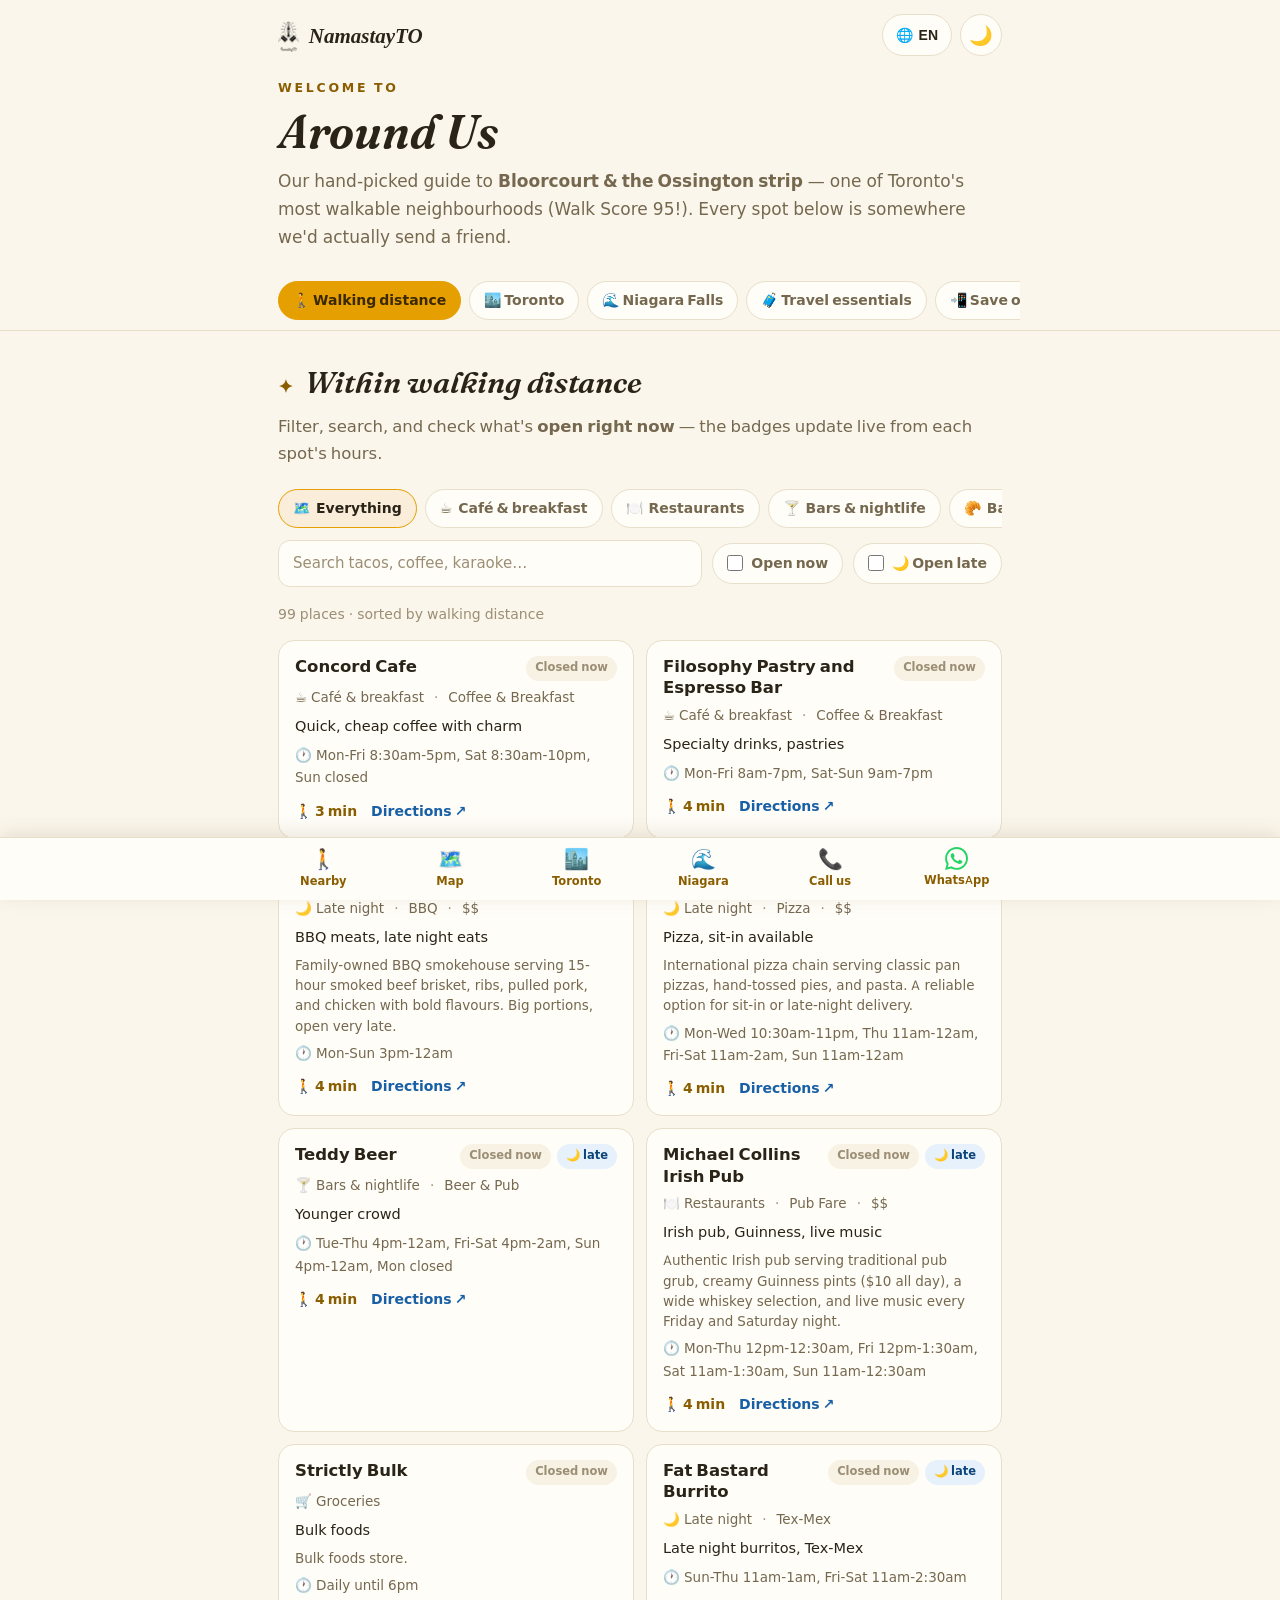
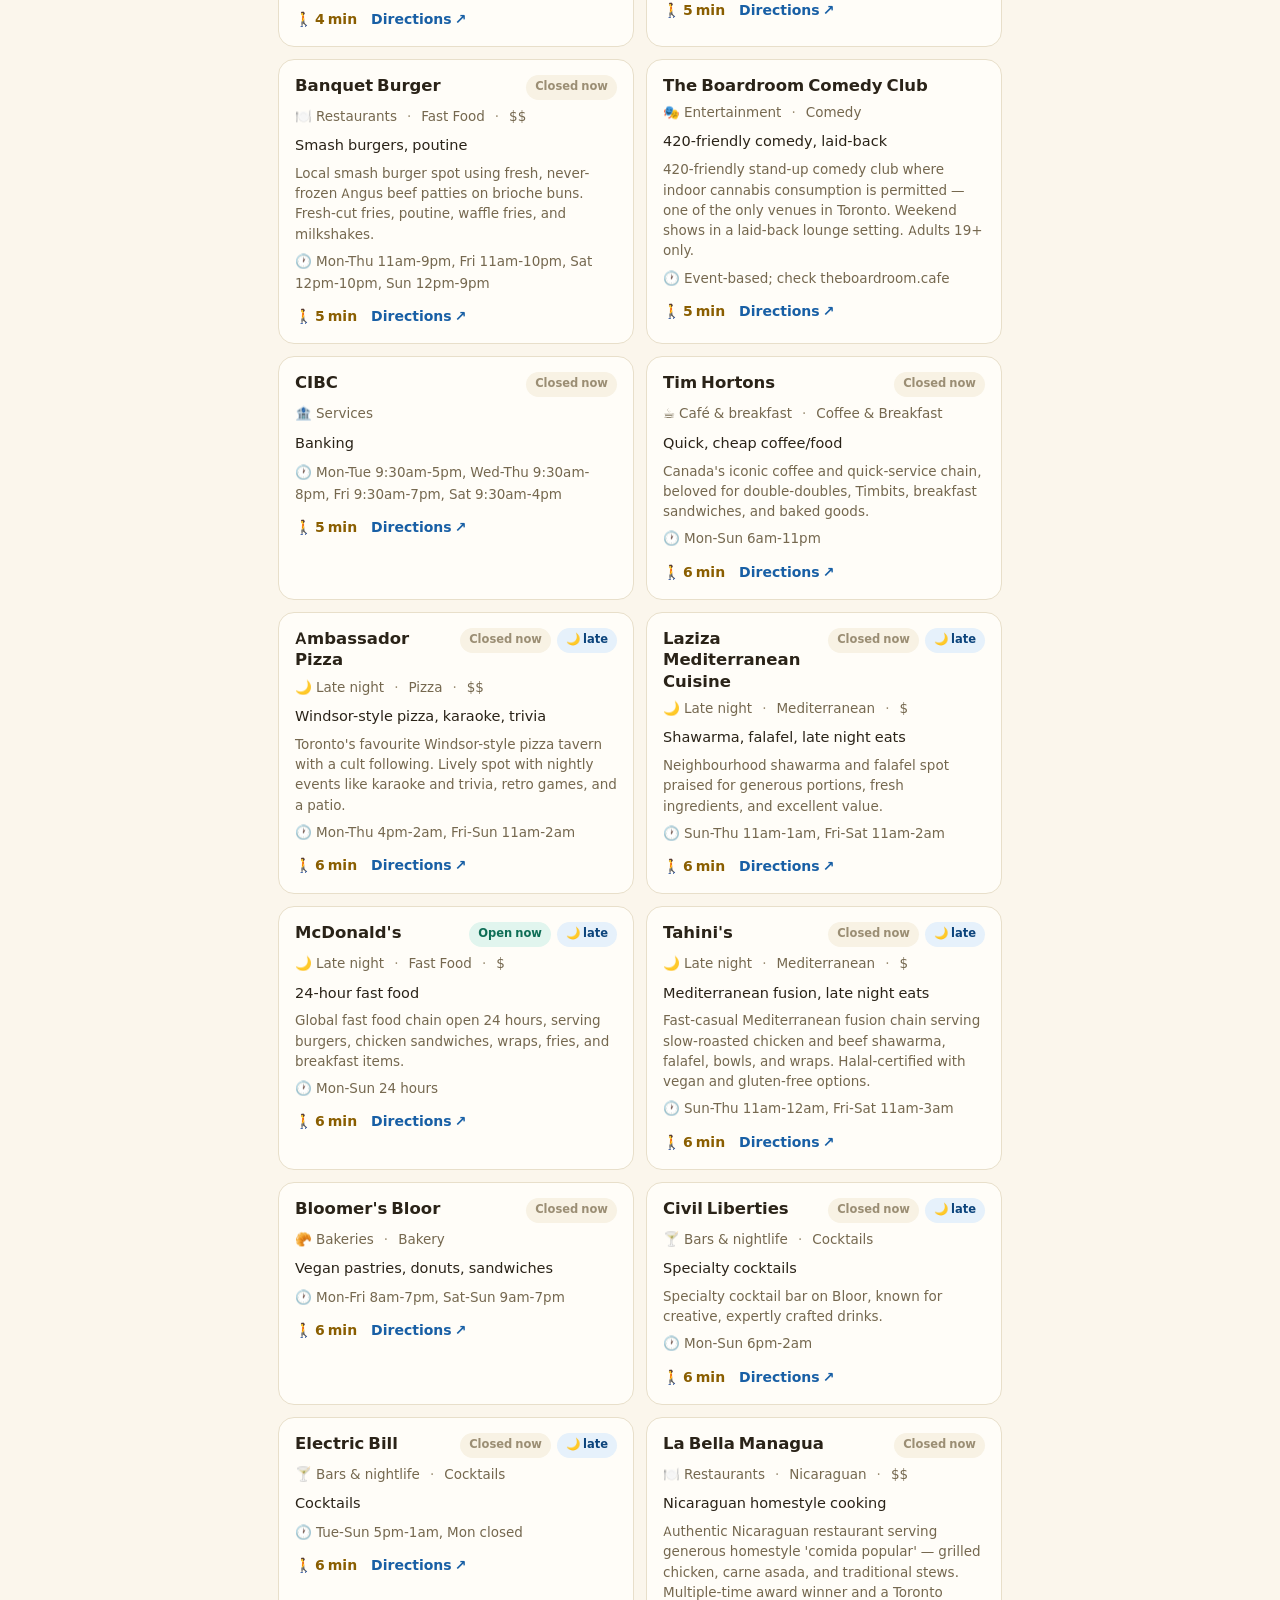
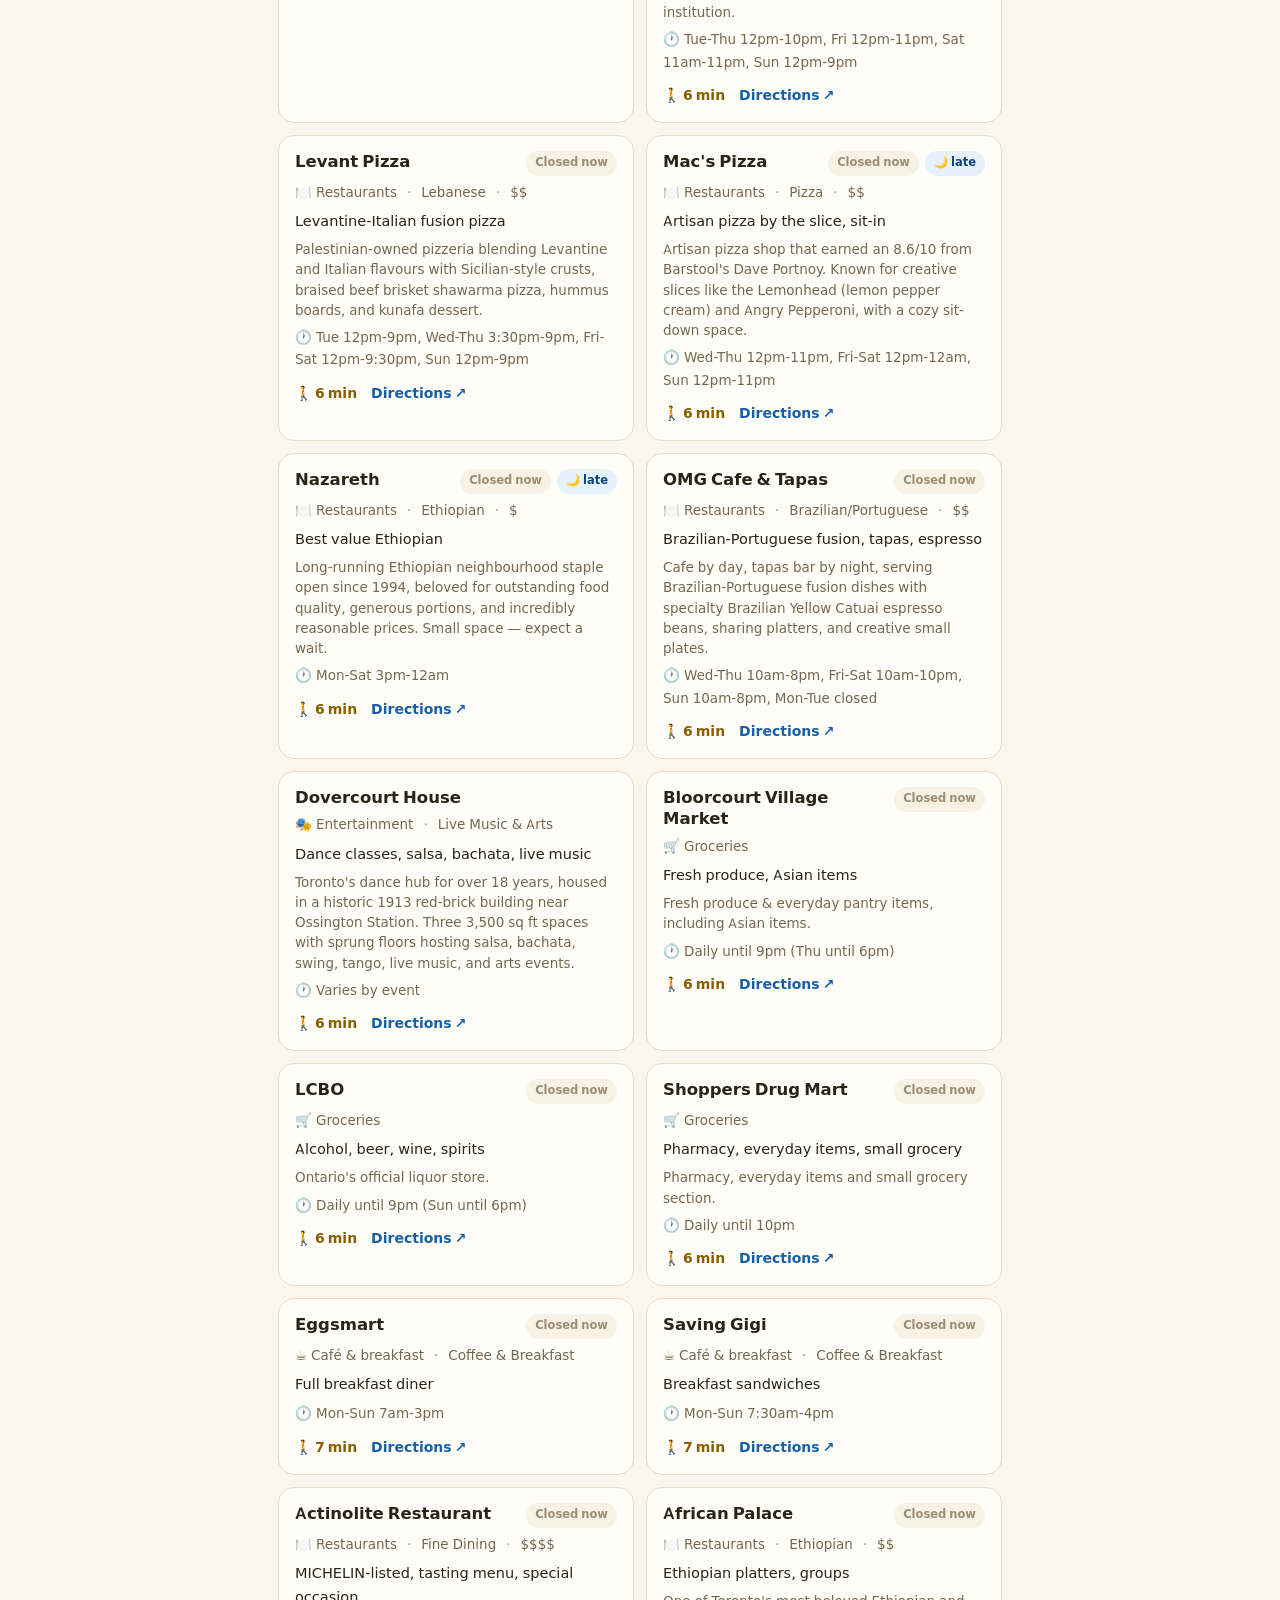
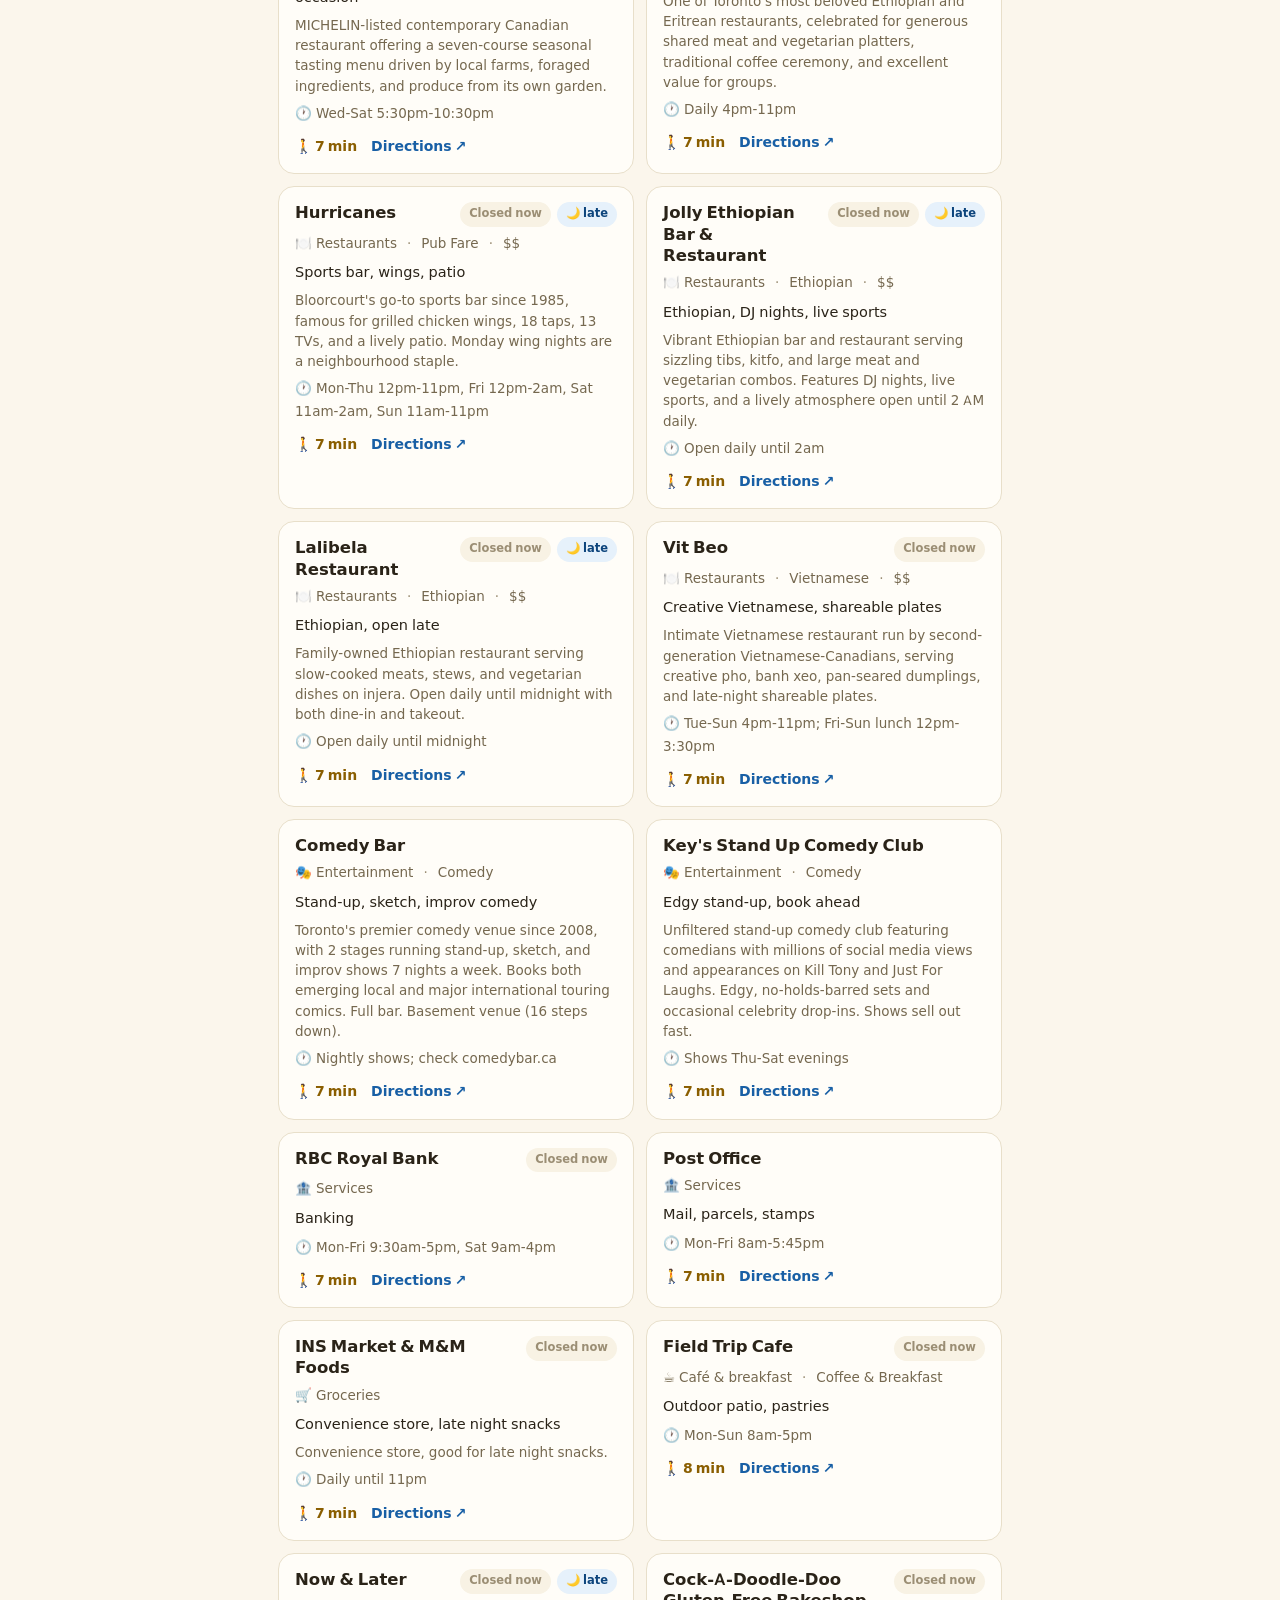
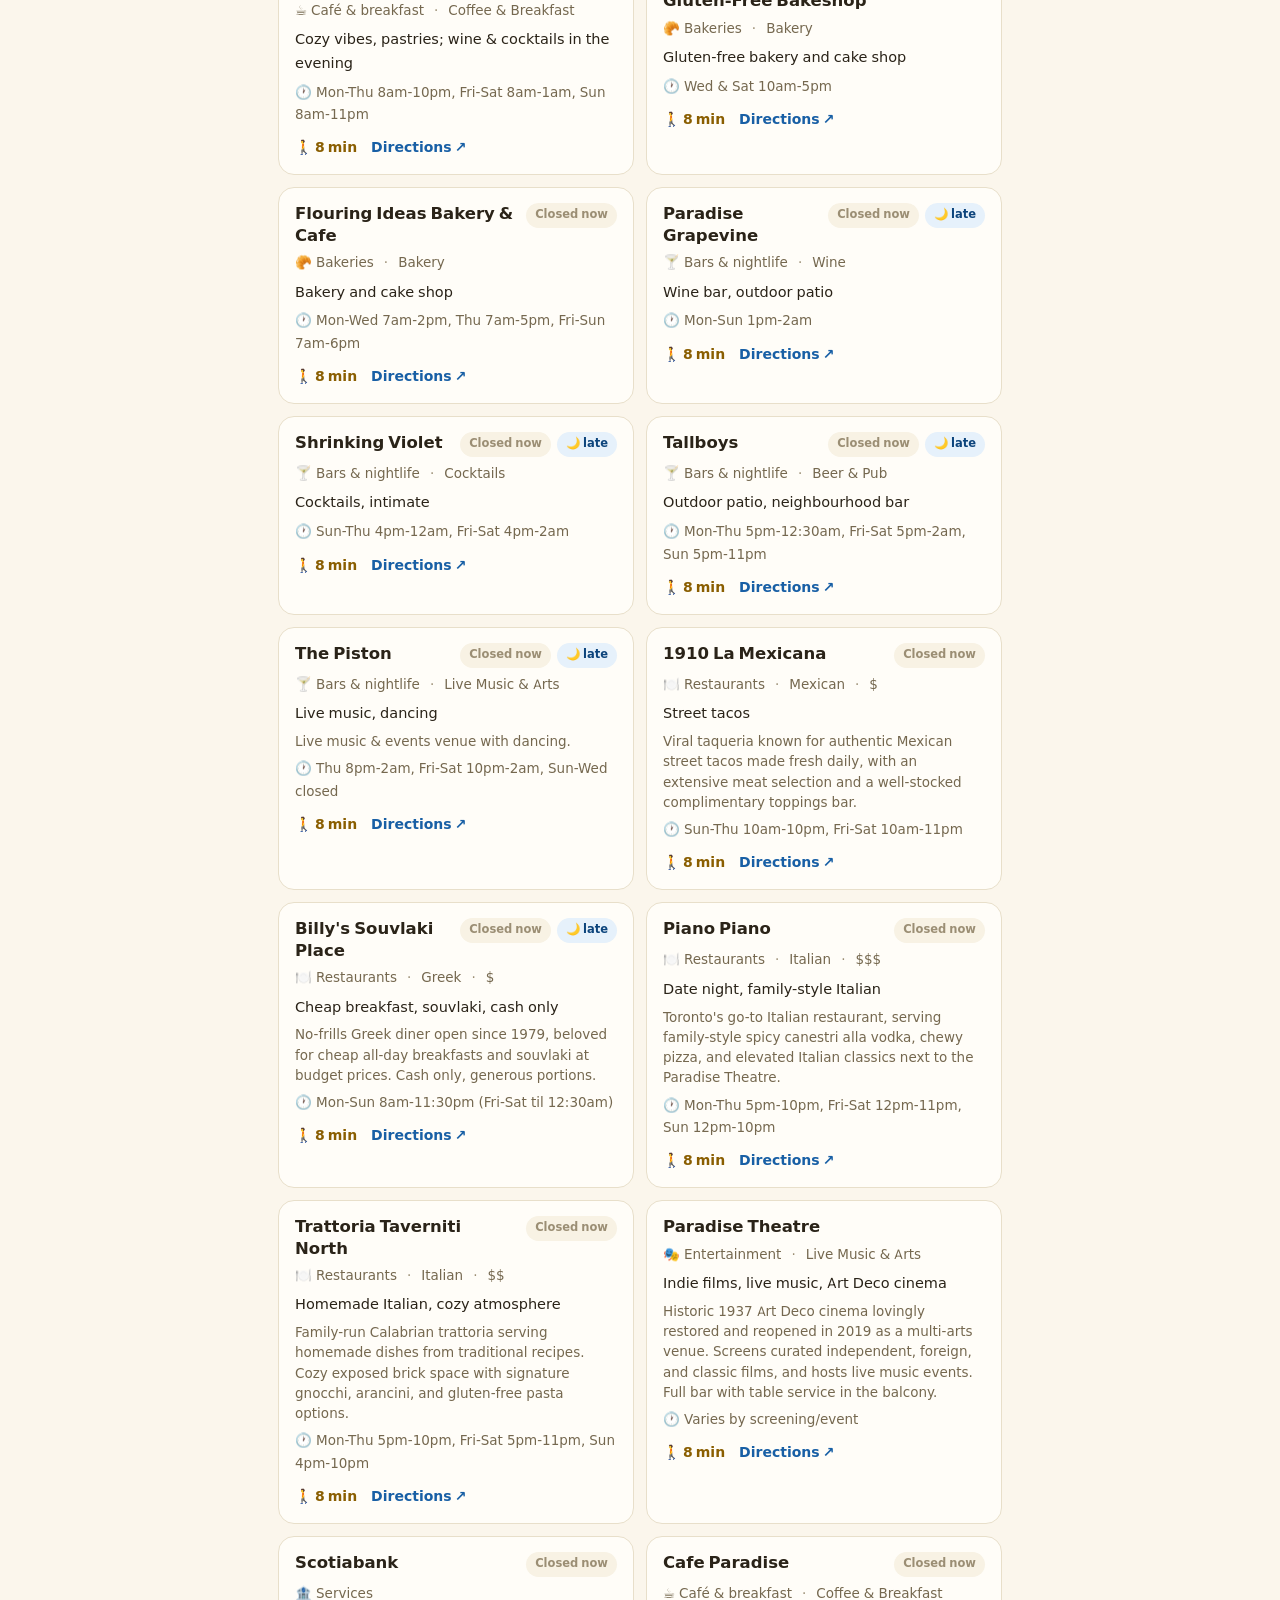
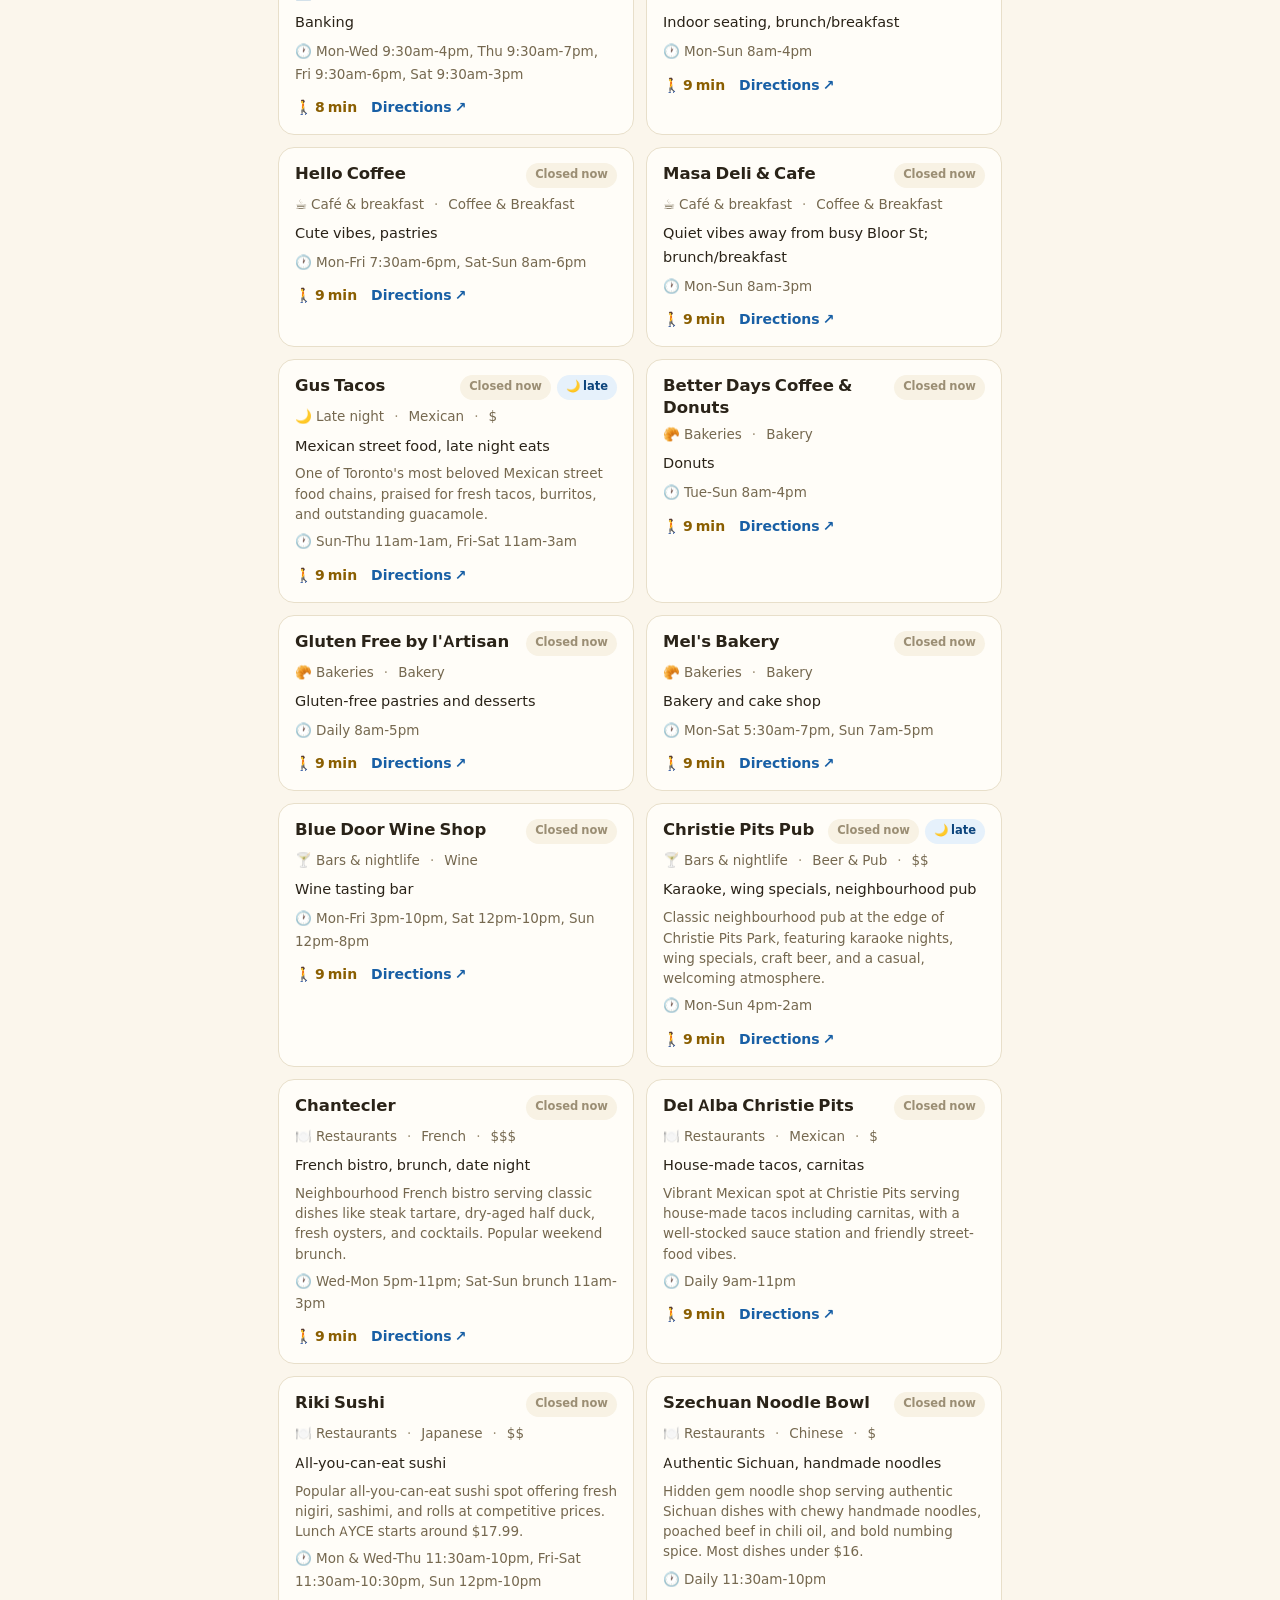
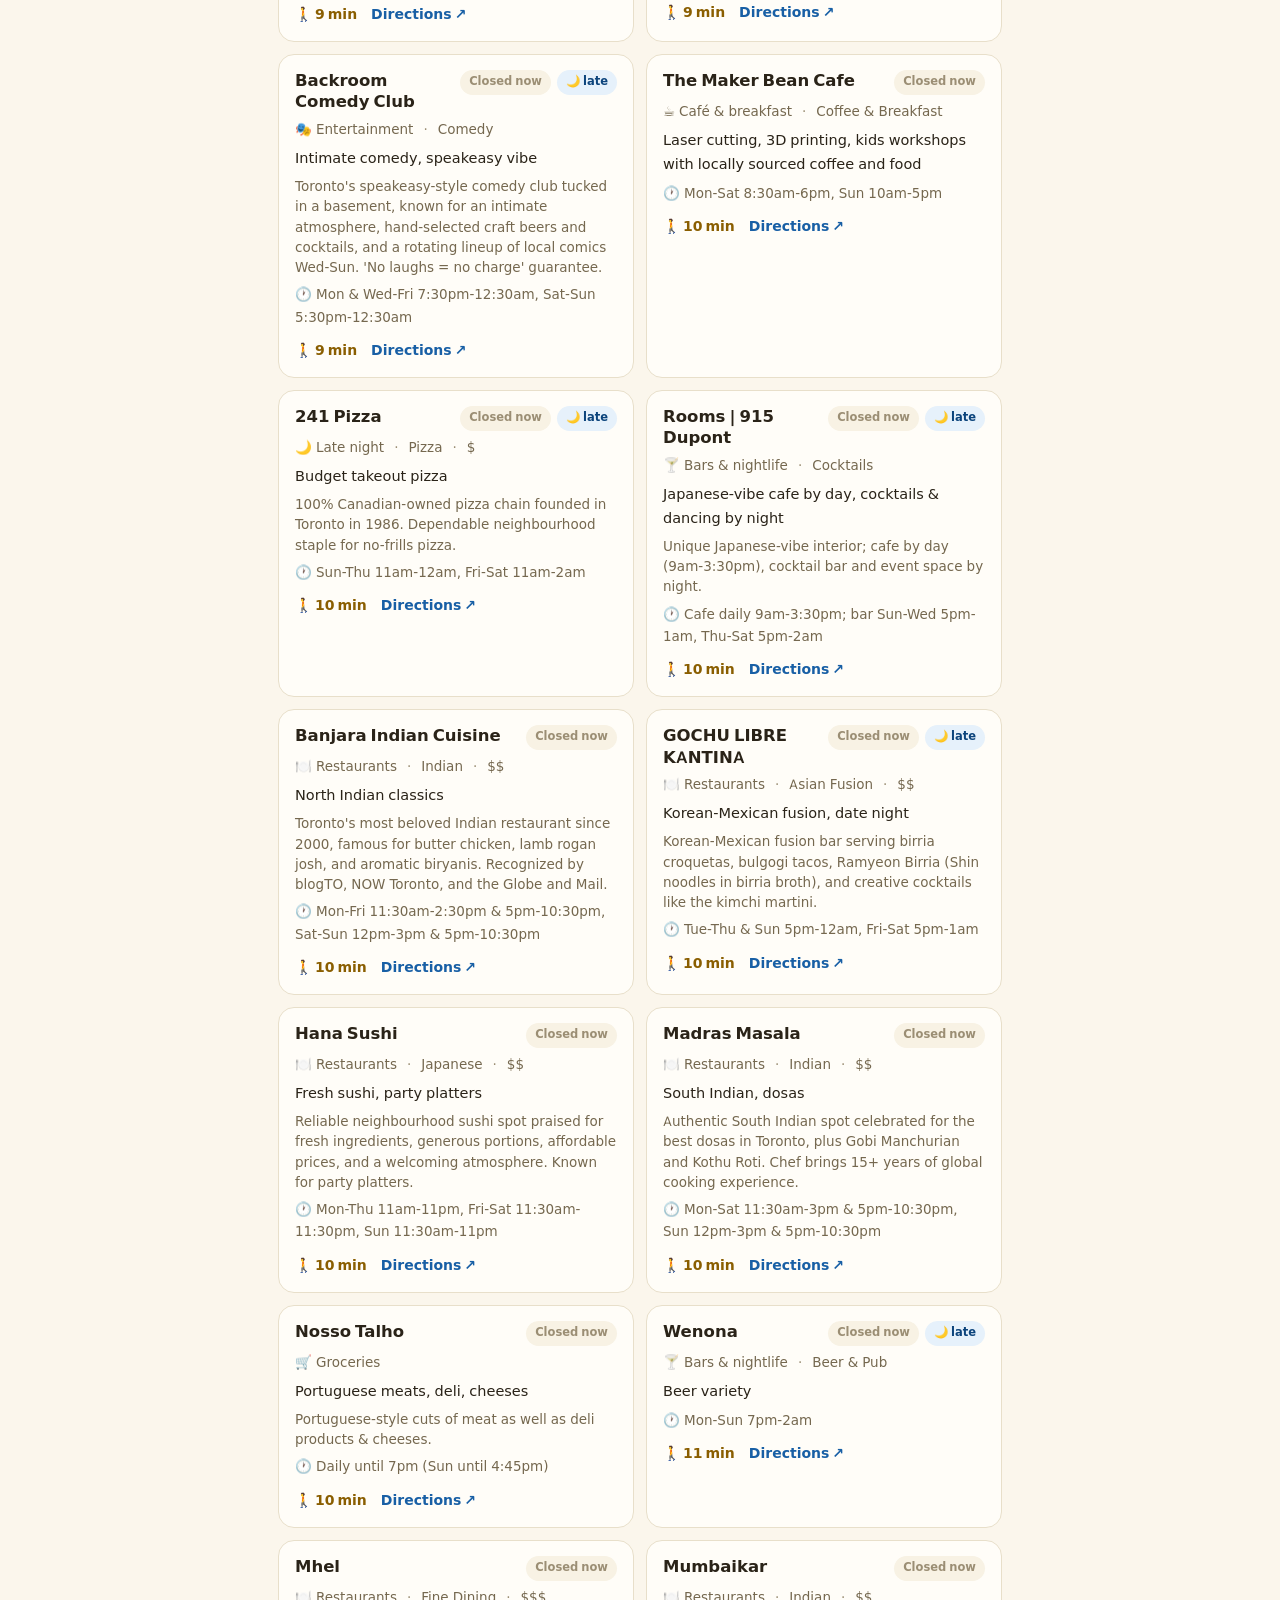
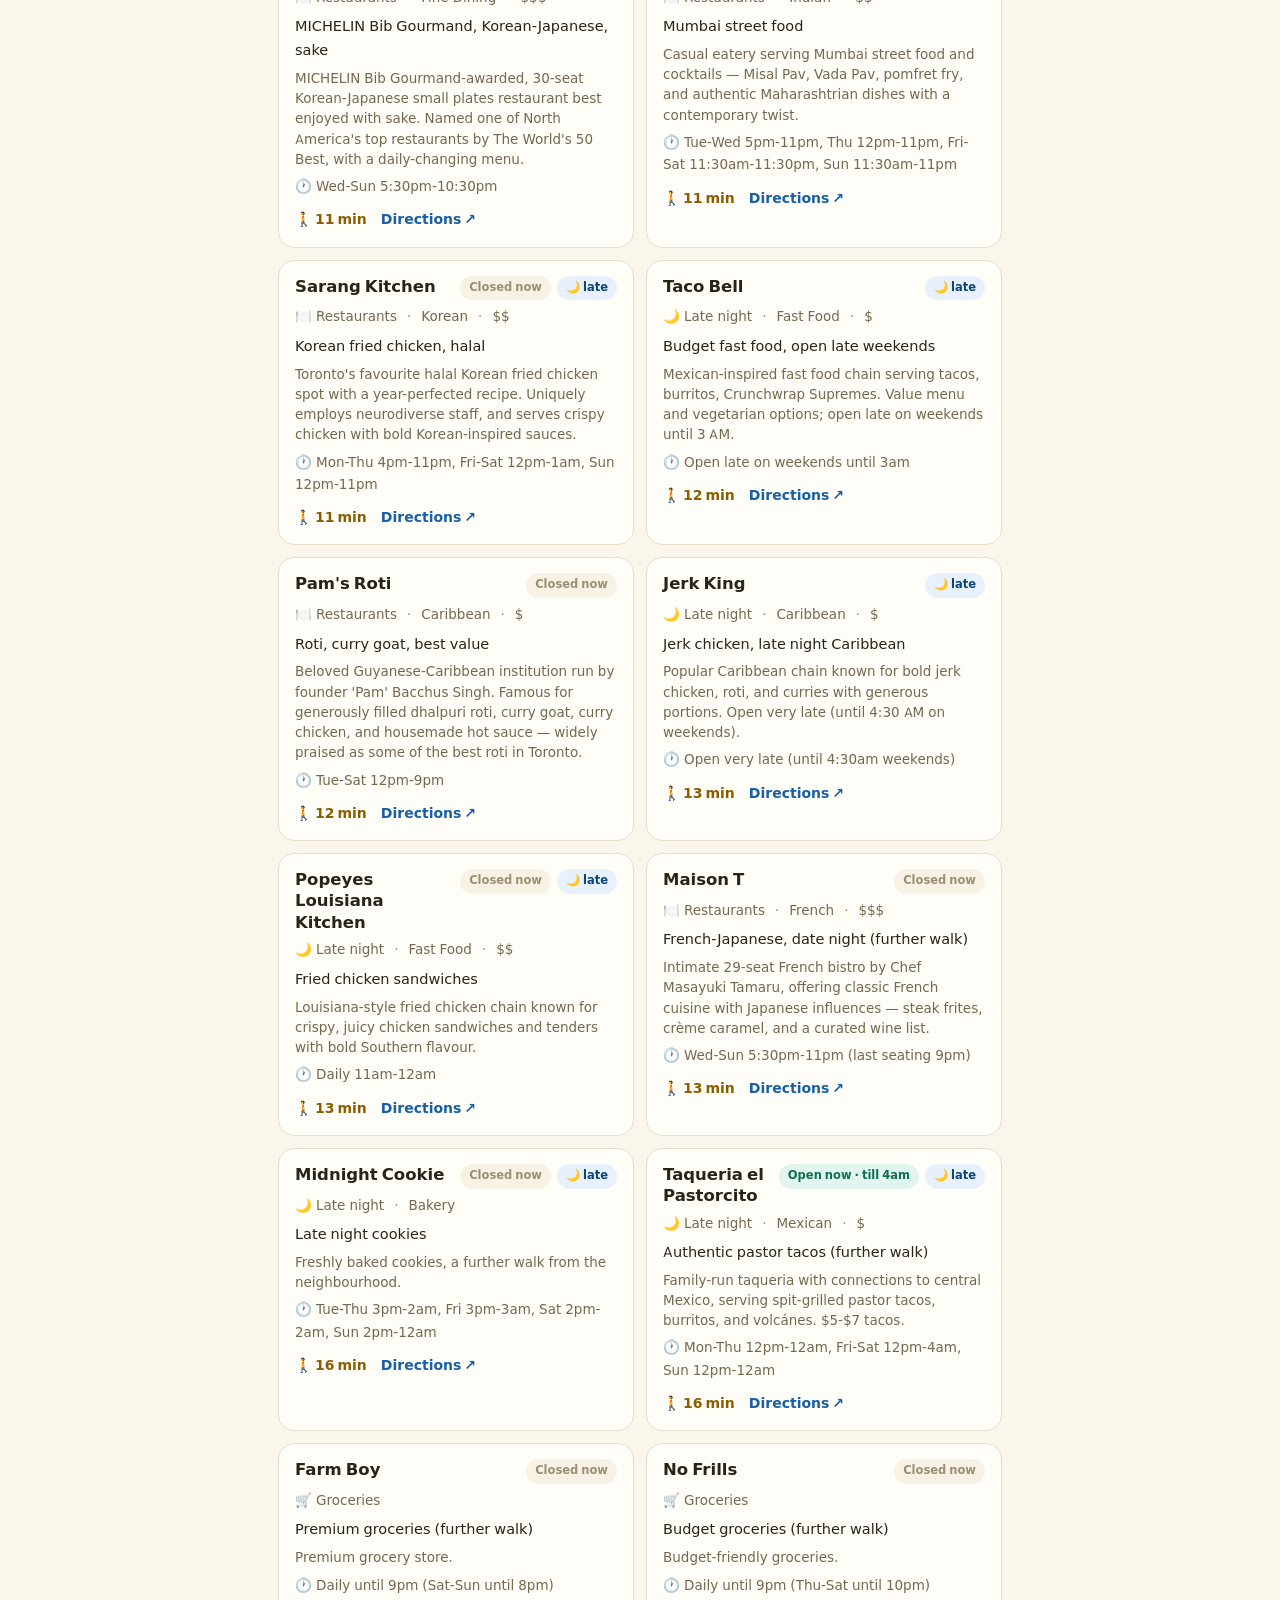
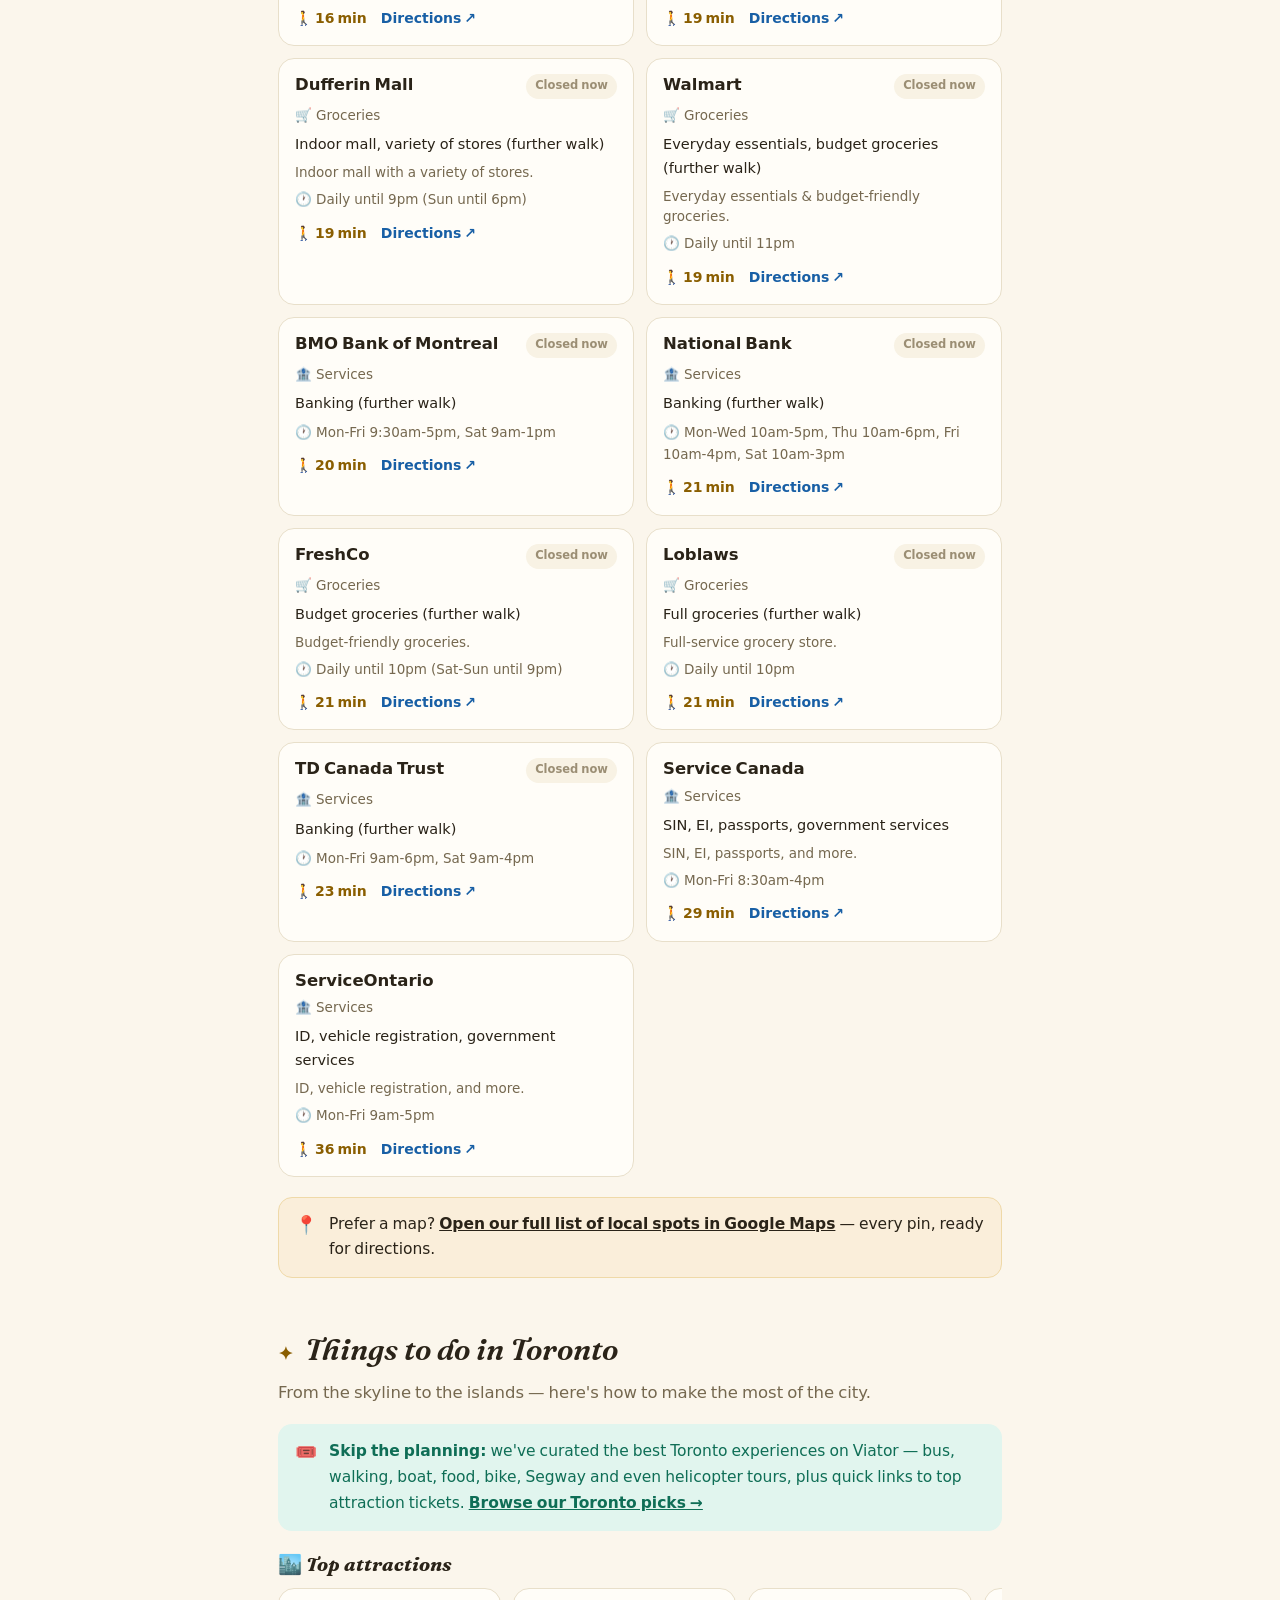
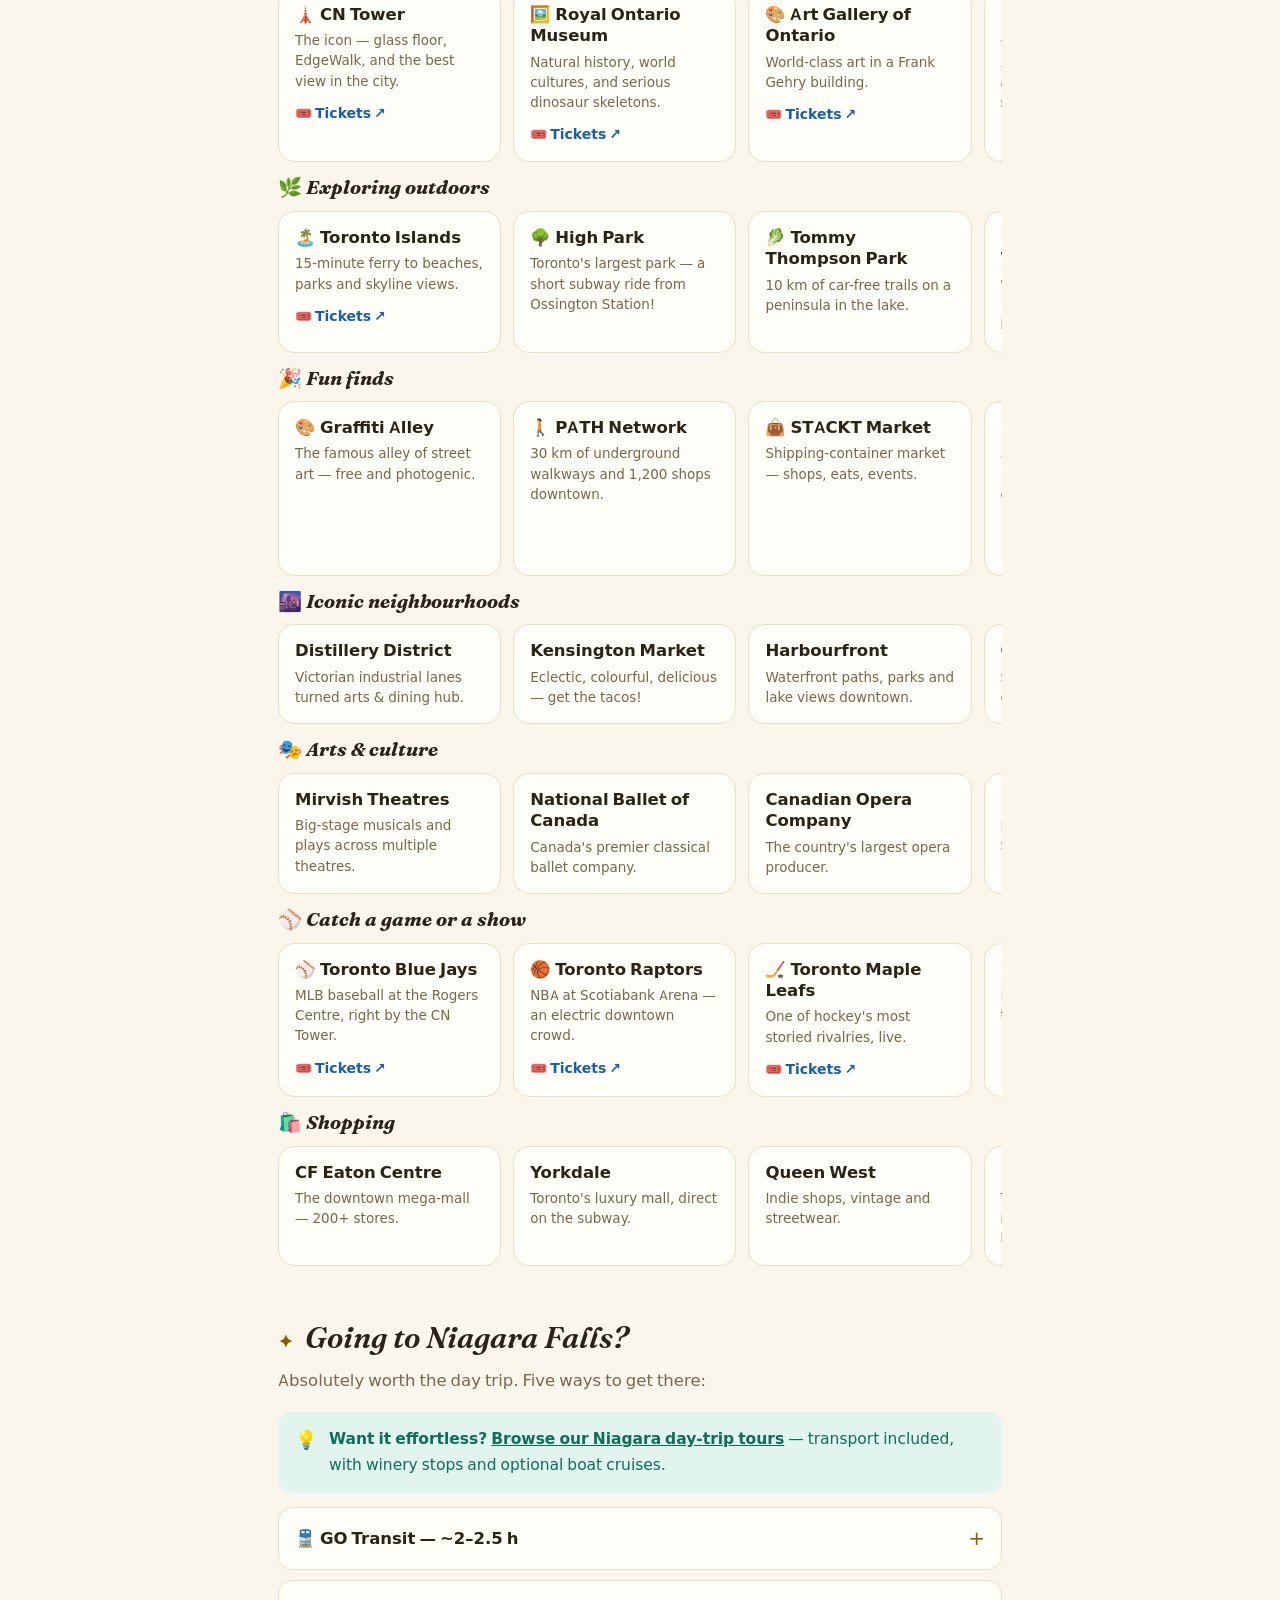
==== docs/aroundus/index.html @ f391dbf3 "Wire up real Discover Cars affiliate link Discover Cars approved instantly (no review wait, unlike S" ====
<!DOCTYPE html>
<html lang="en">
<head>
<meta charset="UTF-8">
<meta name="viewport" content="width=device-width, initial-scale=1">
<meta name="robots" content="noindex, nofollow, noarchive">
<meta name="theme-color" content="#FBF6EC">
<meta name="description" content="NamastayTO's hand-picked neighbourhood guide — Bloorcourt, Toronto.">
<title>Around Us · NamastayTO Neighbourhood Guide</title>
<link rel="stylesheet" href="../css/style.css">
<link rel="manifest" href="../manifest-aroundus.webmanifest">
<link rel="icon" href="../assets/img/brand/icon-192.png">
<link rel="apple-touch-icon" href="../assets/img/brand/icon-180.png">
<script>try{var q=new URLSearchParams(location.search).get("theme");var t=q||localStorage.getItem("nsto-theme");if(t)document.documentElement.setAttribute("data-theme",t);}catch(e){}</script>
</head>
<body data-swbase="../">

<header class="topbar">
  <a class="wordmark" href="#top"><img src="../assets/img/brand/logo.png" alt="">NamastayTO</a>
  <button class="theme-btn" id="themeBtn" aria-label="Toggle dark mode">🌙</button>
</header>

<div class="wrap" id="top" style="padding-top:8px">
  <p class="eyebrow" style="font-size:12.5px;font-weight:700;letter-spacing:.22em;text-transform:uppercase;color:var(--gold-ink);margin:0 0 6px" data-greet data-i18n="9819fce8">Welcome to</p>
  <h1 style="font-size:clamp(32px,8vw,46px);font-weight:620;margin:0 0 8px" data-i18n="198b2efc">Around Us</h1>
  <p class="lead" style="font-size:17px" data-i18n="11d849ec">Our hand-picked guide to <strong>Bloorcourt &amp; the Ossington strip</strong> — one of Toronto's most walkable neighbourhoods (Walk Score 95!). Every spot below is somewhere we'd actually send a friend.</p>
</div>

<div class="hint-strip" id="hintStrip"></div>

<nav class="jnav" aria-label="Guide sections">
  <div class="jnav-inner">
    <a href="#nearby" data-i18n="7023cf64">🚶 Walking distance</a>
    <a href="#toronto" data-i18n="267787b6">🏙️ Toronto</a>
    <a href="#niagara" data-i18n="8f54ce9d">🌊 Niagara Falls</a>
    <a href="#essentials" data-i18n="a82afd1c">🧳 Travel essentials</a>
    <a href="#save" data-i18n="865bc536">📲 Save offline</a>
  </div>
</nav>

<section class="section" id="nearby">
  <div class="wrap">
    <h2 data-i18n="ad8d308a"><span class="orn">✦</span> Within walking distance</h2>
    <p class="lead" data-i18n="f5eb1602">Filter, search, and check what's <strong>open right now</strong> — the badges update live from each spot's hours.</p>

    <div class="filter-strip" id="typeChips"></div>
    <div class="filter-tools">
      <input type="search" id="placeSearch" placeholder="Search tacos, coffee, karaoke…" aria-label="Search places">
      <label class="tog"><input type="checkbox" id="openTog">Open now</label>
      <label class="tog"><input type="checkbox" id="lateTog">🌙 Open late</label>
    </div>
    <p class="count-line" id="countLine"></p>
    <div class="places" id="places"></div>

    <div class="callout gold" style="margin-top:20px"><span class="ico">📍</span><span data-i18n="c73aa881">Prefer a map? <a href="https://maps.app.goo.gl/4qhESNe2efMqXMdH6" target="_blank" rel="noopener">Open our full list of local spots in Google Maps</a> — every pin, ready for directions.</span></div>
  </div>
</section>

<section class="section" id="toronto">
  <div class="wrap">
    <h2 data-i18n="f92a43f5"><span class="orn">✦</span> Things to do in Toronto</h2>
    <p class="lead" data-i18n="10046d5b">From the skyline to the islands — here's how to make the most of the city.</p>

    <div class="callout good"><span class="ico">🎟️</span><span data-i18n="d08fb9c4"><strong>Skip the planning:</strong> we've curated the best Toronto experiences on Viator — bus, walking, boat, food, bike, Segway and even helicopter tours, plus quick links to top attraction tickets. <a href="https://vi.me/s/namastayto" target="_blank" rel="noopener">Browse our Toronto picks →</a></span></div>

    <h3 style="margin-top:22px" data-i18n="387ae52f">🏙️ Top attractions</h3>
    <div class="swipe-row">
      <div class="place"><div class="p-name" data-i18n="b298e6b5">🗼 CN Tower</div><div class="p-desc" data-i18n="95e7d09c">The icon — glass floor, EdgeWalk, and the best view in the city.</div><div class="p-foot"><a class="p-dir" href="https://vi.me/s/namastayto" target="_blank" rel="noopener"><span data-i18n="224e3091">🎟️ Tickets ↗</span></a></div></div>
      <div class="place"><div class="p-name" data-i18n="5c64979d">🖼️ Royal Ontario Museum</div><div class="p-desc" data-i18n="49abdcd7">Natural history, world cultures, and serious dinosaur skeletons.</div><div class="p-foot"><a class="p-dir" href="https://vi.me/s/namastayto" target="_blank" rel="noopener"><span data-i18n="224e3091">🎟️ Tickets ↗</span></a></div></div>
      <div class="place"><div class="p-name" data-i18n="5470f65b">🎨 Art Gallery of Ontario</div><div class="p-desc" data-i18n="fbc4ecff">World-class art in a Frank Gehry building.</div><div class="p-foot"><a class="p-dir" href="https://vi.me/s/namastayto" target="_blank" rel="noopener"><span data-i18n="224e3091">🎟️ Tickets ↗</span></a></div></div>
      <div class="place"><div class="p-name" data-i18n="213b1b54">🐟 Ripley's Aquarium</div><div class="p-desc" data-i18n="153bba04">A moving walkway through a shark tunnel. Enough said.</div><div class="p-foot"><a class="p-dir" href="https://vi.me/s/namastayto" target="_blank" rel="noopener"><span data-i18n="224e3091">🎟️ Tickets ↗</span></a></div></div>
      <div class="place"><div class="p-name" data-i18n="8746bfa7">🏒 Hockey Hall of Fame</div><div class="p-desc" data-i18n="1a48ff1f">A pilgrimage for any hockey fan.</div><div class="p-foot"><a class="p-dir" href="https://vi.me/s/namastayto" target="_blank" rel="noopener"><span data-i18n="224e3091">🎟️ Tickets ↗</span></a></div></div>
      <div class="place"><div class="p-name" data-i18n="6683a9c0">🇨🇦 Little Canada</div><div class="p-desc" data-i18n="d8d814de">Canada's cities in stunning miniature.</div><div class="p-foot"><a class="p-dir" href="https://vi.me/s/namastayto" target="_blank" rel="noopener"><span data-i18n="224e3091">🎟️ Tickets ↗</span></a></div></div>
      <div class="place"><div class="p-name" data-i18n="8a82c440">🏰 Casa Loma</div><div class="p-desc" data-i18n="99ce6a93">A real 1914 castle with gardens and secret passages.</div><div class="p-foot"><a class="p-dir" href="https://vi.me/s/namastayto" target="_blank" rel="noopener"><span data-i18n="224e3091">🎟️ Tickets ↗</span></a></div></div>
      <div class="place"><div class="p-name" data-i18n="30f0c024">🛍️ St. Lawrence Market</div><div class="p-desc" data-i18n="44ee0d7e">100+ vendors — bakers, butchers, artisans. Go hungry.</div></div>
      <div class="place"><div class="p-name" data-i18n="fb430eff">🏢 Nathan Phillips Square</div><div class="p-desc" data-i18n="227f0d69">The Toronto sign, events year-round, skating in winter.</div></div>
      <div class="place"><div class="p-name" data-i18n="3488cfbc">🐘 Toronto Zoo</div><div class="p-desc" data-i18n="d974d26b">Huge zoo with a big botanical collection.</div><div class="p-foot"><a class="p-dir" href="https://vi.me/s/namastayto" target="_blank" rel="noopener"><span data-i18n="224e3091">🎟️ Tickets ↗</span></a></div></div>
    </div>

    <h3 data-i18n="b705a74d">🌿 Exploring outdoors</h3>
    <div class="swipe-row">
      <div class="place"><div class="p-name" data-i18n="3234761e">🏝️ Toronto Islands</div><div class="p-desc" data-i18n="5721a2b7">15-minute ferry to beaches, parks and skyline views.</div><div class="p-foot"><a class="p-dir" href="https://vi.me/s/namastayto" target="_blank" rel="noopener"><span data-i18n="224e3091">🎟️ Tickets ↗</span></a></div></div>
      <div class="place"><div class="p-name" data-i18n="5c475ede">🌳 High Park</div><div class="p-desc" data-i18n="676b7209">Toronto's largest park — a short subway ride from Ossington Station!</div></div>
      <div class="place"><div class="p-name" data-i18n="09db3f09">🥬 Tommy Thompson Park</div><div class="p-desc" data-i18n="d5d14e80">10 km of car-free trails on a peninsula in the lake.</div></div>
      <div class="place"><div class="p-name" data-i18n="a06618ce">🌲 Evergreen Brick Works</div><div class="p-desc" data-i18n="155cdf44">Weekend farmers' market + nature trails in an old brick factory.</div></div>
      <div class="place"><div class="p-name" data-i18n="31cf29e9">⛰️ Scarborough Bluffs</div><div class="p-desc" data-i18n="735512ed">Dramatic lakeside cliffs, beaches and trails.</div></div>
    </div>

    <h3 data-i18n="528d6dc9">🎉 Fun finds</h3>
    <div class="swipe-row">
      <div class="place"><div class="p-name" data-i18n="b091dbe4">🎨 Graffiti Alley</div><div class="p-desc" data-i18n="76c45cbc">The famous alley of street art — free and photogenic.</div></div>
      <div class="place"><div class="p-name" data-i18n="8b77c6d8">🚶 PATH Network</div><div class="p-desc" data-i18n="43388f45">30 km of underground walkways and 1,200 shops downtown.</div></div>
      <div class="place"><div class="p-name" data-i18n="26a61833">👜 STACKT Market</div><div class="p-desc" data-i18n="42ce37d5">Shipping-container market — shops, eats, events.</div></div>
      <div class="place"><div class="p-name" data-i18n="a2358180">🌺 Allan Gardens</div><div class="p-desc" data-i18n="894a3844">A glass conservatory from 1910, full of plants from everywhere.</div></div>
      <div class="place"><div class="p-name" data-i18n="26e4813f">🎪 Sankofa Square</div><div class="p-desc" data-i18n="aec2f1b3">Toronto's mini Times Square — concerts and community events.</div></div>
      <div class="place"><div class="p-name" data-i18n="8472f79a">🪖 Fort York</div><div class="p-desc" data-i18n="d9ac47a5">Original War of 1812 buildings on a 43-acre historic site.</div></div>
      <div class="place"><div class="p-name" data-i18n="d91a69b1">👠 Bata Shoe Museum</div><div class="p-desc" data-i18n="38950edb">4,500 years of footwear. Weirdly fascinating.</div><div class="p-foot"><a class="p-dir" href="https://vi.me/s/namastayto" target="_blank" rel="noopener"><span data-i18n="224e3091">🎟️ Tickets ↗</span></a></div></div>
      <div class="place"><div class="p-name" data-i18n="4c26daf5">🕌 Aga Khan Museum</div><div class="p-desc" data-i18n="1430e12b">Stunning architecture tracing Islamic art and culture.</div><div class="p-foot"><a class="p-dir" href="https://vi.me/s/namastayto" target="_blank" rel="noopener"><span data-i18n="224e3091">🎟️ Tickets ↗</span></a></div></div>
    </div>

    <h3 data-i18n="371ac0e7">🌆 Iconic neighbourhoods</h3>
    <div class="swipe-row">
      <div class="place"><div class="p-name" data-i18n="fc3c2dcd">Distillery District</div><div class="p-desc" data-i18n="39629dbe">Victorian industrial lanes turned arts &amp; dining hub.</div></div>
      <div class="place"><div class="p-name" data-i18n="c8ded309">Kensington Market</div><div class="p-desc" data-i18n="baedda0a">Eclectic, colourful, delicious — get the tacos!</div></div>
      <div class="place"><div class="p-name" data-i18n="c9bc60ba">Harbourfront</div><div class="p-desc" data-i18n="0157ee0e">Waterfront paths, parks and lake views downtown.</div></div>
      <div class="place"><div class="p-name" data-i18n="09e49bb6">Chinatown</div><div class="p-desc" data-i18n="46d28e16">Specialty stores and some of the city's best dining.</div></div>
      <div class="place"><div class="p-name" data-i18n="53a4102f">Yorkville</div><div class="p-desc" data-i18n="407be450">High-end boutiques, galleries and chic cafés.</div></div>
      <div class="place"><div class="p-name" data-i18n="3a62b99a">Financial District</div><div class="p-desc" data-i18n="a216b0cb">Skyscraper canyons above the PATH network.</div></div>
    </div>

    <h3 data-i18n="992736f2">🎭 Arts &amp; culture</h3>
    <div class="swipe-row">
      <div class="place"><div class="p-name" data-i18n="cd68cefb">Mirvish Theatres</div><div class="p-desc" data-i18n="1c123617">Big-stage musicals and plays across multiple theatres.</div></div>
      <div class="place"><div class="p-name" data-i18n="1edc0d42">National Ballet of Canada</div><div class="p-desc" data-i18n="2beb0bc6">Canada's premier classical ballet company.</div></div>
      <div class="place"><div class="p-name" data-i18n="15ea5f98">Canadian Opera Company</div><div class="p-desc" data-i18n="da8bcc3f">The country's largest opera producer.</div></div>
      <div class="place"><div class="p-name" data-i18n="5fbb656b">Roy Thomson Hall</div><div class="p-desc" data-i18n="51b587ab">Home of the Toronto Symphony Orchestra.</div></div>
      <div class="place"><div class="p-name" data-i18n="db955b20">TIFF · September</div><div class="p-desc" data-i18n="3a21479a">Premieres, red carpets and Oscar buzz every fall.</div></div>
      <div class="place"><div class="p-name" data-i18n="f39bfebe">Hot Docs · Apr–May</div><div class="p-desc" data-i18n="882e722a">North America's largest documentary festival.</div></div>
    </div>

    <h3 data-i18n="bcdd919e">⚾ Catch a game or a show</h3>
    <div class="swipe-row">
      <div class="place"><div class="p-name" data-i18n="ec9b85cd">⚾ Toronto Blue Jays</div><div class="p-desc" data-i18n="dadb10fe">MLB baseball at the Rogers Centre, right by the CN Tower.</div><div class="p-foot"><a class="p-dir" href="https://www.mlb.com/bluejays/tickets" target="_blank" rel="noopener"><span data-i18n="224e3091">🎟️ Tickets ↗</span></a></div></div>
      <div class="place"><div class="p-name" data-i18n="0aec67a4">🏀 Toronto Raptors</div><div class="p-desc" data-i18n="3a84963b">NBA at Scotiabank Arena — an electric downtown crowd.</div><div class="p-foot"><a class="p-dir" href="https://www.nba.com/raptors/tickets" target="_blank" rel="noopener"><span data-i18n="224e3091">🎟️ Tickets ↗</span></a></div></div>
      <div class="place"><div class="p-name" data-i18n="c1274e0d">🏒 Toronto Maple Leafs</div><div class="p-desc" data-i18n="b95454f3">One of hockey's most storied rivalries, live.</div><div class="p-foot"><a class="p-dir" href="https://www.nhl.com/mapleleafs/tickets" target="_blank" rel="noopener"><span data-i18n="224e3091">🎟️ Tickets ↗</span></a></div></div>
      <div class="place"><div class="p-name" data-i18n="9f1560fd">⚽ Toronto FC</div><div class="p-desc" data-i18n="b88840c9">MLS soccer at BMO Field on the waterfront.</div><div class="p-foot"><a class="p-dir" href="https://www.torontofc.ca/tickets" target="_blank" rel="noopener"><span data-i18n="224e3091">🎟️ Tickets ↗</span></a></div></div>
    </div>

    <h3 data-i18n="d4532a24">🛍️ Shopping</h3>
    <div class="swipe-row">
      <div class="place"><div class="p-name" data-i18n="76eb353d">CF Eaton Centre</div><div class="p-desc" data-i18n="24717eae">The downtown mega-mall — 200+ stores.</div></div>
      <div class="place"><div class="p-name" data-i18n="4af70635">Yorkdale</div><div class="p-desc" data-i18n="53bcf5ed">Toronto's luxury mall, direct on the subway.</div></div>
      <div class="place"><div class="p-name" data-i18n="069a5633">Queen West</div><div class="p-desc" data-i18n="6dffa06e">Indie shops, vintage and streetwear.</div></div>
      <div class="place"><div class="p-name" data-i18n="2ffb1928">Dufferin Mall</div><div class="p-desc" data-i18n="00ba77e8">The practical one — 18 minutes' walk from the house.</div></div>
    </div>
  </div>
</section>

<section class="section" id="niagara">
  <div class="wrap">
    <h2 data-i18n="69149697"><span class="orn">✦</span> Going to Niagara Falls?</h2>
    <p class="lead" data-i18n="42e273c9">Absolutely worth the day trip. Five ways to get there:</p>
    <div class="callout good"><span class="ico">💡</span><span data-i18n="a0b08cfe"><strong>Want it effortless?</strong> <a href="https://www.viator.com/partner-shop/namastayto/W-bdc77daa-c683-4f7b-aee0-044efa85d36e" target="_blank" rel="noopener">Browse our Niagara day-trip tours</a> — transport included, with winery stops and optional boat cruises.</span></div>
    <details class="howto"><summary data-i18n="48123abd">🚆 GO Transit — ~2–2.5 h</summary><div class="body"><p data-i18n="66247dce">GO train from Union Station. When the direct Niagara train isn't running, take the Lakeshore West line to Burlington and transfer to GO Bus 12 — it drops you across from the Niagara Falls GO station. There's a <a href="https://www.niagaraparks.com/visit-niagara-parks/plan-your-visit/deals-toronto/" target="_blank" rel="noopener">GO + WEGO combo pass</a> that includes local Niagara transit.</p></div></details>
    <details class="howto"><summary data-i18n="35aa6ed1">🚌 Megabus — ~1 h 35 m</summary><div class="body"><p data-i18n="0f1a81a9">From Union Station Bus Terminal. Often the fastest and cheapest — <a href="https://ca.megabus.com/route-guides/toronto-to-niagara-falls-bus" target="_blank" rel="noopener">details here</a>.</p></div></details>
    <details class="howto"><summary data-i18n="812ff939">🚄 VIA Rail — ~2 h</summary><div class="body"><p data-i18n="3601ba37">From Union Station — <a href="https://www.viarail.ca/en/explore-our-destinations/trains/ontario-and-quebec/toronto-niagara-falls" target="_blank" rel="noopener">details here</a>.</p></div></details>
    <details class="howto"><summary data-i18n="a2ddd0b6">🚐 Book a tour with transport</summary><div class="body"><p data-i18n="81a1a05d">Full-day tours include pickup, the falls, winery stops and optional cruises — <a href="https://www.viator.com/partner-shop/namastayto/W-bdc77daa-c683-4f7b-aee0-044efa85d36e" target="_blank" rel="noopener">browse our picks</a>.</p></div></details>
    <details class="howto"><summary data-i18n="1cac938e">🚗 Drive yourself — ~1.5–2 h</summary><div class="body"><p data-i18n="d6b4f570">QEW highway toward Niagara. Allow 3+ hours on summer weekends.</p><p data-i18n="6886af17">Don't have a car? <!-- AFF-PLACEHOLDER: discovercars --><a href="https://www.discovercars.com/?a_aid=pranaynichani" target="_blank" rel="noopener">Rent one for the day</a> — compares all the major rental brands at once.</p></div></details>
  </div>
</section>

<section class="section" id="essentials">
  <div class="wrap">
    <h2 data-i18n="2c14cc3b"><span class="orn">✦</span> Travel essentials</h2>
    <p class="lead" data-i18n="252c8d39">A few things worth sorting before you're out the door.</p>
    <div class="swipe-row">
      <div class="place"><div class="p-name" data-i18n="8695f26e">📱 Stay connected</div><div class="p-desc" data-i18n="abb94716">Skip the roaming fees — an <a href="https://airalo.tpx.lu/WeMywlPX" target="_blank" rel="noopener">Airalo eSIM</a> gets you data the moment you land, no SIM swap needed.</div></div>
      <div class="place"><div class="p-name" data-i18n="98ec9786">🧳 Store your luggage</div><div class="p-desc" data-i18n="6b2a1c53">Early arrival or late flight? <a href="https://stasher.com" target="_blank" rel="noopener">Stasher</a> has drop points all over downtown Toronto.</div></div>
      <div class="place"><div class="p-name" data-i18n="08490fa9">🚕 Airport transfer</div><div class="p-desc" data-i18n="4ffe7fad">Want door-to-door instead of transit? <a href="https://tpx.lu/IW81zDSi" target="_blank" rel="noopener">Welcome Pickups</a> pre-books a driver waiting at arrivals, fixed price.</div></div>
      <div class="place"><div class="p-name" data-i18n="8bf36f70">🚗 Rent a car</div><div class="p-desc" data-i18n="d7daa91e">Planning a Niagara or day-trip drive? <!-- AFF-PLACEHOLDER: discovercars --><a href="https://www.discovercars.com/?a_aid=pranaynichani" target="_blank" rel="noopener">Discover Cars</a> compares all the major rental brands in one search.</div></div>
    </div>
  </div>
</section>

<section class="section" id="save">
  <div class="wrap">
    <div class="nudge">
      <h3 data-i18n="2f2feeea">📲 Save this guide to your phone</h3>
      <ul>
        <li data-i18n="34fbaac6"><strong>Works without data or WiFi</strong> — check what's open from the subway platform</li>
        <li data-i18n="4aa9843c"><strong>100% private</strong> — no app store, no account, no tracking. It collects nothing about you</li>
        <li data-i18n="f621db53">Opens instantly, faster than any app</li>
      </ul>
      <button class="btn install-btn" data-i18n="3c35ce44">Add to home screen</button>
      <p class="ios-tip" id="iosTip" data-i18n="2493103f">On iPhone: tap the <strong>Share</strong> button <span style="border:1px solid var(--line);border-radius:6px;padding:0 6px">⎋</span> in Safari, then choose <strong>“Add to Home Screen”</strong>.</p>
    </div>
  </div>
</section>

<div class="skyline" aria-hidden="true">
  <svg viewBox="0 0 760 70" xmlns="http://www.w3.org/2000/svg" fill="currentColor"><path d="M0 70V58h24V42h10v16h30V50h8v-6h10v6h8v8h34V38h12v20h26V30h6l3-14 2-8 2 8 3 14h6v28h30V44h12v14h40V54h20v16zm300 0V54h18V26h4l2-9 1.5-11 1.5 11 2 9h4v28h16v16zm70 0V58h22V40h12v18h28V46h10v12h10V44h12v14h30V34h10v24h24V50h10v8h26V42h12v16h30V52h8v6h24V38h10v20h28V48h12v10h26v12z"/></svg>
</div>
<footer class="site">
  <p class="fm" data-i18n="b7064409">Made with ❤️ by Emilee &amp; Pranay — NamastayTO</p>
  <p data-i18n="37fa4d14">Every recommendation is ours — no one paid to be on this list. Some booking links above are affiliate links: booking through them supports these free guides at no extra cost to you.</p>
</footer>

<nav class="quickbar" aria-label="Quick actions">
  <div class="quickbar-inner">
    <a href="#nearby" data-i18n="94f2536f"><span class="qico">🚶</span>Nearby</a>
    <a href="https://maps.app.goo.gl/4qhESNe2efMqXMdH6" target="_blank" rel="noopener"><span class="qico">🗺️</span>Map</a>
    <a href="#toronto" data-i18n="f046269f"><span class="qico">🏙️</span>Toronto</a>
    <a href="#niagara" data-i18n="d656ad56"><span class="qico">🌊</span>Niagara</a>
    <a href="tel:+16477079594"><span class="qico">📞</span>Call us</a>
    <a href="https://wa.me/16477079594" target="_blank" rel="noopener"><span class="qico"><svg class="wa-ico" viewBox="0 0 24 24" role="img" aria-label="WhatsApp"><path fill="#25D366" d="M17.472 14.382c-.297-.149-1.758-.867-2.03-.967-.273-.099-.471-.148-.67.15-.197.297-.767.966-.94 1.164-.173.199-.347.223-.644.075-.297-.149-1.255-.463-2.39-1.475-.883-.788-1.48-1.761-1.653-2.059-.173-.297-.018-.458.13-.606.134-.133.298-.347.446-.52.149-.174.198-.298.298-.497.099-.198.05-.371-.025-.52-.075-.149-.669-1.612-.916-2.207-.242-.579-.487-.5-.669-.51-.173-.008-.371-.01-.57-.01-.198 0-.52.074-.792.372-.272.297-1.04 1.016-1.04 2.479 0 1.462 1.065 2.875 1.213 3.074.149.198 2.096 3.2 5.077 4.487.709.306 1.262.489 1.694.625.712.227 1.36.195 1.871.118.571-.085 1.758-.719 2.006-1.413.248-.694.248-1.289.173-1.413-.074-.124-.272-.198-.57-.347m-5.421 7.403h-.004a9.87 9.87 0 01-5.031-1.378l-.361-.214-3.741.982.998-3.648-.235-.374a9.86 9.86 0 01-1.51-5.26c.001-5.45 4.436-9.884 9.888-9.884 2.64 0 5.122 1.03 6.988 2.898a9.825 9.825 0 012.893 6.994c-.003 5.45-4.437 9.884-9.885 9.884m8.413-18.297A11.815 11.815 0 0012.05 0C5.495 0 .16 5.335.157 11.892c0 2.096.547 4.142 1.588 5.945L.057 24l6.305-1.654a11.882 11.882 0 005.683 1.448h.005c6.554 0 11.89-5.335 11.893-11.893a11.821 11.821 0 00-3.48-8.413z"/></svg></span>WhatsApp</a>
  </div>
</nav>

<script src="../js/places-data.js"></script>
<script src="../js/guide.js"></script>
</body>
</html>
---- docs/css/style.css ----
/* NamastayTO Guest Guides — design system
   Light = "Warm Boutique" (cream + marigold), Dark = "Midnight Luxe" (ink + gold).
   Colorblind-safe accents (Okabe-Ito family); category meaning never rides on hue alone. */

@font-face{
  font-family:'Fraunces';
  src:url('../assets/fonts/fraunces-latin.woff2') format('woff2');
  font-weight:100 900; font-style:normal; font-display:swap;
}
@font-face{
  font-family:'Fraunces';
  src:url('../assets/fonts/fraunces-italic-latin.woff2') format('woff2');
  font-weight:100 900; font-style:italic; font-display:swap;
}
@font-face{
  font-family:'DM Sans';
  src:url('../assets/fonts/dmsans-latin.woff2') format('woff2');
  font-weight:100 1000; font-style:normal; font-display:swap;
}

:root{
  --bg:#FBF6EC; --bg2:#F4ECDA; --card:#FFFDF8; --card2:#F8F2E4;
  --ink:#2A2318; --muted:#75684F; --faint:#9B8E74;
  --line:#E8DFCA; --line2:#D9CCAC;
  --gold:#E69F00; --gold-ink:#8A5E00; --gold-soft:#FAEEDA; --gold-line:#EFD9A8;
  --teal:#0F6E56; --teal-soft:#E1F5EE;
  --link:#185FA5; --info-soft:#E6F1FB; --info-ink:#0C447C;
  --warn:#A32D2D; --warn-soft:#FCEBEB;
  --hero-grad:linear-gradient(180deg, rgba(26,20,8,0) 30%, rgba(26,20,8,.72) 100%);
  --shadow:0 2px 14px rgba(90,70,30,.10);
  --shadow-bar:0 -4px 18px rgba(90,70,30,.13);
  --logo-filter:none;
  color-scheme: light;
}
html[data-theme="dark"]{
  --bg:#191713; --bg2:#14120E; --card:#221F19; --card2:#2A261E;
  --ink:#F2EADA; --muted:#BDB29C; --faint:#8E836C;
  --line:#3A352C; --line2:#4A4436;
  --gold:#FAC775; --gold-ink:#FAC775; --gold-soft:#2C2415; --gold-line:#584722;
  --teal:#5DCAA5; --teal-soft:#12241C;
  --link:#85B7EB; --info-soft:#161F2A; --info-ink:#B5D4F4;
  --warn:#F09595; --warn-soft:#2A1616;
  --hero-grad:linear-gradient(180deg, rgba(12,10,6,.10) 20%, rgba(12,10,6,.86) 100%);
  --shadow:0 2px 14px rgba(0,0,0,.35);
  --shadow-bar:0 -4px 18px rgba(0,0,0,.45);
  --logo-filter:invert(92%) sepia(18%) saturate(384%) hue-rotate(345deg) brightness(103%);
  color-scheme: dark;
}
@media (prefers-color-scheme: dark){
  html:not([data-theme="light"]){
    --bg:#191713; --bg2:#14120E; --card:#221F19; --card2:#2A261E;
    --ink:#F2EADA; --muted:#BDB29C; --faint:#8E836C;
    --line:#3A352C; --line2:#4A4436;
    --gold:#FAC775; --gold-ink:#FAC775; --gold-soft:#2C2415; --gold-line:#584722;
    --teal:#5DCAA5; --teal-soft:#12241C;
    --link:#85B7EB; --info-soft:#161F2A; --info-ink:#B5D4F4;
    --warn:#F09595; --warn-soft:#2A1616;
    --hero-grad:linear-gradient(180deg, rgba(12,10,6,.10) 20%, rgba(12,10,6,.86) 100%);
    --shadow:0 2px 14px rgba(0,0,0,.35);
    --shadow-bar:0 -4px 18px rgba(0,0,0,.45);
    --logo-filter:invert(92%) sepia(18%) saturate(384%) hue-rotate(345deg) brightness(103%);
    color-scheme: dark;
  }
}

*{box-sizing:border-box}
html{scroll-behavior:smooth}
@media (prefers-reduced-motion: reduce){
  html{scroll-behavior:auto}
  *,*::before,*::after{animation:none!important;transition:none!important}
}
body{
  margin:0; background:var(--bg); color:var(--ink);
  font-family:'DM Sans',system-ui,-apple-system,sans-serif;
  font-size:16.5px; line-height:1.65;
  -webkit-font-smoothing:antialiased;
  padding-bottom:calc(76px + env(safe-area-inset-bottom));
}
img{max-width:100%; display:block}
a{color:var(--link)}
h1,h2,h3{font-family:'Fraunces',Georgia,serif; line-height:1.18; margin:0 0 .4em}
strong{font-weight:650}

.wrap{max-width:760px; margin:0 auto; padding:0 18px}

/* ---------- top bar ---------- */
.topbar{display:flex; align-items:center; justify-content:space-between; padding:14px 18px; max-width:760px; margin:0 auto}
.wordmark{font-family:'Fraunces',serif; font-style:italic; font-weight:560; font-size:21px; color:var(--ink); text-decoration:none; display:flex; align-items:center; gap:10px}
.wordmark img{height:34px; width:auto; filter:var(--logo-filter)}
.theme-btn{background:var(--card); border:1px solid var(--line); color:var(--ink); border-radius:99px; width:42px; height:42px; font-size:19px; cursor:pointer; display:flex; align-items:center; justify-content:center}
.theme-btn:active{transform:scale(.94)}
.lang-menu{position:absolute; top:50px; right:0; z-index:70; background:var(--card); border:1px solid var(--line); border-radius:14px; box-shadow:var(--shadow); padding:6px; display:none; min-width:150px}
.lang-menu.on{display:block}
.lang-menu button{display:block; width:100%; text-align:left; font:inherit; font-size:15px; padding:9px 14px; border:none; background:none; color:var(--ink); border-radius:9px; cursor:pointer}
.lang-menu button:hover{background:var(--gold-soft)}
.lang-menu button.on{background:var(--gold-soft); color:var(--gold-ink); font-weight:700}

/* ---------- hero ---------- */
.hero{position:relative; max-width:760px; margin:0 auto; overflow:hidden}
@media (min-width:780px){ .hero{border-radius:22px} }
.hero img{width:100%; height:min(96vw,480px); object-fit:cover}
.hero .veil{position:absolute; inset:0; background:var(--hero-grad)}
.hero .hero-text{position:absolute; left:0; right:0; bottom:0; padding:22px 22px 44px; color:#FBF6EC}
.hero .eyebrow{font-size:12.5px; font-weight:700; letter-spacing:.22em; text-transform:uppercase; color:#FAC775; margin:0 0 6px}
.hero h1{font-size:clamp(30px,7.2vw,44px); font-weight:620; margin:0 0 6px; color:#FDF9F0}
.hero .sub{margin:0; font-size:15px; color:#EDE4D2; display:flex; align-items:center; gap:8px; flex-wrap:wrap}

/* ---------- essentials card ---------- */
.essentials{margin:-26px auto 0; position:relative; z-index:2}
.ess-card{background:var(--card); border:1px solid var(--line); border-radius:18px; box-shadow:var(--shadow); overflow:hidden}
.ess-grid{display:grid; grid-template-columns:1fr 1fr; }
.ess-item{padding:14px 16px; border-bottom:1px solid var(--line); display:flex; flex-direction:column; gap:2px; min-width:0}
.ess-item:nth-child(odd){border-right:1px solid var(--line)}
.ess-item:nth-last-child(-n+2){border-bottom:none}
.ess-label{font-size:11.5px; font-weight:700; letter-spacing:.14em; text-transform:uppercase; color:var(--faint)}
.ess-value{font-size:15.5px; font-weight:560; overflow-wrap:anywhere}
.ess-value small{color:var(--muted); font-weight:400}
.ess-act{border:none; background:none; padding:0; text-align:left; font:inherit; color:var(--link); font-weight:560; cursor:pointer; font-size:15.5px}

/* ---------- pills journey nav ---------- */
.jnav{position:sticky; top:0; z-index:30; background:var(--bg); border-bottom:1px solid var(--line); margin-top:20px; display:flex; align-items:center}
.jnav-inner{display:flex; gap:8px; overflow-x:auto; padding:10px 18px; max-width:760px; margin:0 auto; scrollbar-width:none; flex:1 1 auto; min-width:0}
.jnav-inner::-webkit-scrollbar{display:none}
.jnav a{flex-shrink:0; text-decoration:none; font-size:14px; font-weight:560; color:var(--muted); background:var(--card); border:1px solid var(--line); padding:7px 14px; border-radius:99px; white-space:nowrap}
.jnav a.on{background:var(--gold); border-color:var(--gold); color:#3A2800}
html[data-theme="dark"] .jnav a.on{color:#2A1E05}
@media (prefers-color-scheme: dark){ html:not([data-theme="light"]) .jnav a.on{color:#2A1E05} }
.jnav-search{position:relative; flex-shrink:0; width:40px; height:40px; margin:0 18px 0 2px; background:var(--card); border:1px solid var(--line); color:var(--ink); border-radius:99px; font-size:17px; cursor:pointer; display:flex; align-items:center; justify-content:center}
.jnav-search:active{transform:scale(.94)}
.jnav-search::before{content:""; position:absolute; left:-18px; top:0; bottom:0; width:18px; background:linear-gradient(to right, transparent, var(--bg)); pointer-events:none}

/* ---------- sections ---------- */
.section{padding:34px 0 6px}
.section > .wrap > h2{font-size:clamp(24px,5.4vw,30px); font-weight:600; display:flex; align-items:baseline; gap:12px}
.section .orn{color:var(--gold-ink); font-size:18px}
.lead{color:var(--muted); margin:0 0 18px}

/* ---------- cards ---------- */
.card{background:var(--card); border:1px solid var(--line); border-radius:16px; padding:18px; margin:0 0 14px}
.card h3{font-size:19px; font-weight:600}

/* ---------- callouts ---------- */
.callout{display:flex; gap:12px; border-radius:14px; padding:14px 16px; margin:14px 0; font-size:15.5px; border:1px solid}
.callout .ico{flex-shrink:0; font-size:18px; line-height:1.5}
.callout.info{background:var(--info-soft); border-color:transparent; color:var(--info-ink)}
.callout.good{background:var(--teal-soft); border-color:transparent; color:var(--teal)}
.callout.gold{background:var(--gold-soft); border-color:var(--gold-line); color:var(--ink)}
.callout.warn{background:var(--warn-soft); border-color:transparent; color:var(--warn)}
.callout a{color:inherit; font-weight:600}

/* ---------- arrival picker ---------- */
.arrive-pick{display:grid; grid-template-columns:1fr 1fr; gap:10px; margin:6px 0 16px}
@media(min-width:560px){ .arrive-pick{grid-template-columns:repeat(4,1fr)} }
.arrive-pick button{font:inherit; font-size:14.5px; font-weight:560; display:flex; flex-direction:column; align-items:center; gap:4px; padding:13px 8px; border-radius:14px; border:1.5px solid var(--line); background:var(--card); color:var(--muted); cursor:pointer}
.arrive-pick button .big{font-size:22px}
.arrive-pick button small{font-weight:400; font-size:12px; color:var(--faint)}
.arrive-pick button.on{border-color:var(--gold); background:var(--gold-soft); color:var(--ink)}
.arrive-panel{display:none}
.arrive-panel.on{display:block; animation:fadeup .35s ease}
@keyframes fadeup{from{opacity:0; transform:translateY(8px)} to{opacity:1; transform:none}}

/* ---------- steps ---------- */
.steps{list-style:none; margin:0; padding:0; counter-reset:st}
.steps li{position:relative; padding:0 0 18px 46px; counter-increment:st}
.steps li::before{content:counter(st); position:absolute; left:0; top:0; width:30px; height:30px; border-radius:99px; background:var(--gold-soft); border:1px solid var(--gold-line); color:var(--gold-ink); font-weight:700; font-size:14.5px; display:flex; align-items:center; justify-content:center}
.steps li::after{content:""; position:absolute; left:14.5px; top:34px; bottom:4px; width:1.5px; background:var(--line2)}
.steps li:last-child::after{display:none}
.steps li b{display:block}
.steps li small{color:var(--muted)}

/* ---------- facts grid ---------- */
.facts{display:grid; grid-template-columns:1fr 1fr; gap:10px; margin:14px 0}
@media(min-width:640px){ .facts{grid-template-columns:repeat(3,1fr)} }
.fact{background:var(--card); border:1px solid var(--line); border-radius:14px; padding:13px 14px}
.fact .f-ico{font-size:20px}
.fact .f-t{font-weight:650; font-size:14.5px; margin:4px 0 2px}
.fact .f-d{font-size:13.5px; color:var(--muted); line-height:1.45}

/* ---------- howto / details cards ---------- */
details.howto, details.faq-item{background:var(--card); border:1px solid var(--line); border-radius:14px; margin:0 0 10px; overflow:hidden}
details.howto summary, details.faq-item summary{list-style:none; cursor:pointer; padding:14px 16px; font-weight:600; display:flex; align-items:center; gap:10px; -webkit-tap-highlight-color:transparent}
details summary::-webkit-details-marker{display:none}
details.howto summary::after, details.faq-item summary::after{content:"+"; margin-left:auto; font-size:20px; color:var(--gold-ink); font-weight:400; transition:transform .2s}
details[open].howto summary::after, details[open].faq-item summary::after{transform:rotate(45deg)}
details.howto .body, details.faq-item .body{padding:0 16px 16px; font-size:15.5px}
details .body p:first-child{margin-top:0}

/* ---------- images ---------- */
.ph{border-radius:14px; overflow:hidden; border:1px solid var(--line); margin:12px 0; background:var(--card2)}
.ph img{width:100%; cursor:zoom-in}
.ph figcaption{font-size:13px; color:var(--muted); padding:8px 12px; border-top:1px solid var(--line)}
.ph-row{display:grid; grid-template-columns:1fr 1fr; gap:10px; margin:12px 0}
.ph-row .ph{margin:0; display:flex; flex-direction:column}
.ph-row .ph img{height:220px; object-fit:cover; flex:1}
.ph-row .ph figcaption{margin-top:auto}
.ph-row3{display:grid; grid-template-columns:repeat(3,1fr); gap:10px; margin:12px 0}
.ph-row3 .ph{margin:0; display:flex; flex-direction:column}
.ph-row3 .ph img{height:150px; object-fit:cover; flex:1}
@media(max-width:520px){ .ph-row3{grid-template-columns:1fr 1fr} }

/* ---------- reveal ---------- */
.reveal{display:inline-flex; align-items:center; gap:8px; font:inherit; font-weight:650; letter-spacing:.06em; background:var(--gold-soft); color:var(--gold-ink); border:1.5px dashed var(--gold-line); padding:7px 14px; border-radius:10px; cursor:pointer; font-size:15px}
.reveal.shown{border-style:solid; letter-spacing:.14em; font-family:ui-monospace,'SF Mono',Menlo,monospace}

/* ---------- rules ---------- */
.rules{display:grid; gap:10px; margin:14px 0}
@media(min-width:600px){ .rules{grid-template-columns:1fr 1fr} }
.rule{display:flex; gap:12px; background:var(--card); border:1px solid var(--line); border-radius:14px; padding:13px 14px; font-size:15px}
.rule .r-ico{font-size:20px; flex-shrink:0}
.rule b{display:block; font-size:15px}
.rule span{color:var(--muted); font-size:14px; line-height:1.5}

/* ---------- host section ---------- */
.hosts{display:grid; gap:16px; align-items:start}
@media(min-width:620px){ .hosts{grid-template-columns:280px 1fr} }
.hosts .ph{margin:0}

/* ---------- quick bar ---------- */
.quickbar{position:fixed; left:0; right:0; bottom:0; z-index:40; background:var(--card); border-top:1px solid var(--line); box-shadow:var(--shadow-bar); padding-bottom:env(safe-area-inset-bottom)}
.quickbar-inner{max-width:760px; margin:0 auto; display:flex}
.quickbar a, .quickbar button{flex:1; display:flex; flex-direction:column; align-items:center; gap:2px; padding:9px 4px 8px; font:inherit; font-size:11.5px; font-weight:560; color:var(--gold-ink); background:none; border:none; text-decoration:none; cursor:pointer}
.quickbar .qico{font-size:20px; line-height:1.2}
.quickbar .qico .wa-ico{width:23px; height:23px; display:block}

/* ---------- toast ---------- */
.toast{position:fixed; left:50%; transform:translateX(-50%) translateY(20px); bottom:calc(88px + env(safe-area-inset-bottom)); background:var(--ink); color:var(--bg); font-size:14px; font-weight:560; padding:10px 18px; border-radius:99px; opacity:0; pointer-events:none; transition:all .3s; z-index:60; max-width:88vw; text-align:center}
.toast.show{opacity:1; transform:translateX(-50%) translateY(0)}

/* ---------- lightbox ---------- */
.lightbox{position:fixed; inset:0; z-index:80; background:rgba(10,8,4,.92); display:none; align-items:center; justify-content:center; padding:20px}
.lightbox.on{display:flex}
.lightbox img{max-width:100%; max-height:88vh; border-radius:10px; object-fit:contain}
.lightbox .lb-close{position:absolute; top:14px; right:14px; width:44px; height:44px; border-radius:99px; background:rgba(255,255,255,.14); color:#fff; border:none; font-size:22px; cursor:pointer}

/* ---------- context hint ---------- */
.hint-strip{margin:14px auto 0; max-width:760px; padding:0 18px; display:none}
.hint-strip.on{display:block}
.hint-strip .callout{margin:0}

/* ---------- nudge (PWA) ---------- */
.nudge{background:var(--card); border:1.5px solid var(--gold-line); border-radius:18px; padding:18px; margin:20px 0; box-shadow:var(--shadow)}
.nudge h3{display:flex; align-items:center; gap:10px; font-size:18.5px}
.nudge ul{margin:8px 0 12px; padding-left:20px; font-size:15px; color:var(--muted)}
.nudge ul li{margin:3px 0}
.nudge .btn{margin-top:2px}
.btn{display:inline-flex; align-items:center; gap:8px; font:inherit; font-weight:650; font-size:15px; background:var(--gold); color:#3A2800; border:none; padding:11px 20px; border-radius:12px; cursor:pointer; text-decoration:none}
html[data-theme="dark"] .btn{color:#2A1E05}
@media (prefers-color-scheme: dark){ html:not([data-theme="light"]) .btn{color:#2A1E05} }
.btn.ghost{background:var(--card); color:var(--gold-ink); border:1.5px solid var(--gold-line)}
.ios-tip{display:none; font-size:14px; color:var(--muted); margin-top:10px}
.ios-tip.on{display:block}

/* ---------- explore preview + place cards ---------- */
.filter-strip{display:flex; gap:8px; overflow-x:auto; padding:4px 0 12px; scrollbar-width:none}
.filter-strip::-webkit-scrollbar{display:none}
.fchip{flex-shrink:0; font:inherit; font-size:14px; font-weight:560; color:var(--muted); background:var(--card); border:1.5px solid var(--line); padding:7px 14px; border-radius:99px; cursor:pointer; white-space:nowrap; display:flex; gap:6px; align-items:center}
.fchip.on{border-color:var(--gold); background:var(--gold-soft); color:var(--ink)}
.filter-tools{display:flex; gap:10px; flex-wrap:wrap; align-items:center; margin:0 0 16px}
.filter-tools input[type="search"]{flex:1; min-width:170px; font:inherit; font-size:15px; padding:10px 14px; border-radius:12px; border:1.5px solid var(--line); background:var(--card); color:var(--ink)}
.filter-tools input::placeholder{color:var(--faint)}
.tog{display:inline-flex; align-items:center; gap:8px; font-size:14px; font-weight:560; color:var(--muted); cursor:pointer; background:var(--card); border:1.5px solid var(--line); border-radius:99px; padding:8px 14px; user-select:none}
.tog input{accent-color:var(--gold); width:16px; height:16px; margin:0}
.tog.on{border-color:var(--gold); background:var(--gold-soft); color:var(--ink)}
.count-line{font-size:14px; color:var(--faint); margin:0 0 14px}
.places{display:grid; gap:12px}
@media(min-width:640px){ .places{grid-template-columns:1fr 1fr} }
.place{background:var(--card); border:1px solid var(--line); border-radius:16px; padding:15px 16px; display:flex; flex-direction:column; gap:6px}
.place .p-top{display:flex; align-items:flex-start; gap:10px}
.place .p-name{font-weight:650; font-size:16.5px; line-height:1.3}
.place .p-badges{margin-left:auto; display:flex; gap:6px; flex-shrink:0}
.badge{font-size:11.5px; font-weight:700; padding:3px 9px; border-radius:99px; white-space:nowrap}
.badge.open{background:var(--teal-soft); color:var(--teal)}
.badge.closed{background:var(--card2); color:var(--faint)}
.badge.late{background:var(--info-soft); color:var(--info-ink)}
.place .p-meta{font-size:13.5px; color:var(--muted); display:flex; flex-wrap:wrap; gap:4px 10px}
.place .p-meta .dot::before{content:"·"; margin-right:10px; color:var(--faint)}
.place .p-good{font-size:14.5px}
.place .p-desc{font-size:13.5px; color:var(--muted); line-height:1.5}
.place .p-foot{display:flex; align-items:center; gap:14px; margin-top:4px; font-size:14px}
.place .p-walk{color:var(--gold-ink); font-weight:650}
.place a.p-dir{font-weight:600; text-decoration:none}
.empty-msg{padding:30px 10px; text-align:center; color:var(--faint)}

/* ---------- swipe rows (attractions) ---------- */
.swipe-row{display:grid; grid-auto-flow:column; grid-auto-columns:78%; gap:12px; overflow-x:auto; scroll-snap-type:x mandatory; padding:4px 2px 14px; scrollbar-width:none}
@media(min-width:560px){ .swipe-row{grid-auto-columns:46%} }
@media(min-width:760px){ .swipe-row{grid-auto-columns:31%} }
.swipe-row::-webkit-scrollbar{display:none}
.swipe-row .place{scroll-snap-align:start}

/* ---------- tables ---------- */
.mini-table{width:100%; border-collapse:collapse; font-size:15px; margin:10px 0}
.mini-table td,.mini-table th{padding:8px 10px; border-bottom:1px solid var(--line); text-align:left}
.mini-table th{font-size:12.5px; text-transform:uppercase; letter-spacing:.1em; color:var(--faint)}

/* ---------- footer ---------- */
.skyline{margin-top:44px; color:var(--line2)}
.skyline svg{display:block; width:100%; height:auto}
footer.site{border-top:1px solid var(--line); padding:26px 18px calc(30px + env(safe-area-inset-bottom)); text-align:center; color:var(--muted); font-size:14.5px}
footer.site .fm{font-family:'Fraunces',serif; font-style:italic; font-size:16px; color:var(--ink)}

/* ---------- TTC transit badge ---------- */
.ttc{display:inline-block; background:#DA251D; color:#fff; font-family:'DM Sans',system-ui,sans-serif;
  font-weight:800; font-size:.72em; letter-spacing:.02em; line-height:1; padding:.2em .4em;
  border-radius:4px; vertical-align:.09em; margin:0 .1em; white-space:nowrap}

/* ---------- secret pop (WiFi / room code) ---------- */
.secret-pop{position:fixed; inset:0; z-index:90; display:none; align-items:center; justify-content:center;
  padding:24px; background:rgba(10,8,4,.45)}
.secret-pop.show{display:flex; animation:fadeup .2s ease}
.secret-pop .sp-card{background:var(--card); border:1.5px solid var(--gold-line); border-radius:20px;
  box-shadow:0 12px 40px rgba(0,0,0,.28); padding:22px 26px; text-align:center; max-width:88vw; cursor:pointer}
.secret-pop .sp-label{font-size:24px; margin-bottom:6px}
.secret-pop .sp-val{font-family:ui-monospace,'SF Mono',Menlo,monospace; font-weight:700; font-size:30px;
  letter-spacing:.12em; color:var(--ink); word-break:break-all}
.secret-pop .sp-note{margin-top:10px; font-size:13px; color:var(--teal); font-weight:600}

/* ---------- in-guide search ---------- */
#guideSearchBtn{font-size:18px}
.gsearch{position:fixed; inset:0; z-index:85; display:none; background:rgba(10,8,4,.5); padding:14px 14px 0}
.gsearch.on{display:block}
.gsearch-panel{max-width:600px; margin:0 auto; background:var(--card); border:1px solid var(--line);
  border-radius:18px; box-shadow:0 12px 40px rgba(0,0,0,.3); overflow:hidden; max-height:calc(100vh - 28px); display:flex; flex-direction:column}
.gsearch-bar{display:flex; align-items:center; gap:8px; padding:12px 14px; border-bottom:1px solid var(--line)}
.gsearch-bar input{flex:1; font:inherit; font-size:16.5px; padding:10px 12px; border-radius:12px;
  border:1.5px solid var(--line); background:var(--bg); color:var(--ink)}
.gsearch-bar input:focus{outline:none; border-color:var(--gold)}
.gsearch-close{flex-shrink:0; width:40px; height:40px; border-radius:99px; border:1px solid var(--line);
  background:var(--card); color:var(--ink); font-size:18px; cursor:pointer}
.gsearch-results{overflow-y:auto; padding:6px; -webkit-overflow-scrolling:touch}
.gsearch-results button{display:block; width:100%; text-align:left; font:inherit; background:none; border:none;
  border-radius:12px; padding:11px 13px; cursor:pointer; color:var(--ink)}
.gsearch-results button:hover,.gsearch-results button.sel{background:var(--gold-soft)}
.gsearch-results .gs-cat{font-size:11px; font-weight:700; letter-spacing:.1em; text-transform:uppercase; color:var(--gold-ink)}
.gsearch-results .gs-title{font-weight:650; font-size:15.5px; margin:1px 0 1px}
.gsearch-results .gs-snip{font-size:13.5px; color:var(--muted); line-height:1.45; display:-webkit-box;
  -webkit-line-clamp:2; -webkit-box-orient:vertical; overflow:hidden}
.gsearch-empty{padding:26px 14px; text-align:center; color:var(--faint)}
.search-flash{animation:flashpulse 1.7s ease}
@keyframes flashpulse{0%{box-shadow:0 0 0 0 rgba(230,159,0,.0)} 15%{box-shadow:0 0 0 4px var(--gold)}
  60%{box-shadow:0 0 0 4px var(--gold)} 100%{box-shadow:0 0 0 0 rgba(230,159,0,0)}}

@media print{
  .quickbar,.jnav,.theme-btn,.nudge,.hint-strip,#guideSearchBtn{display:none!important}
  body{padding-bottom:0; background:#fff}
}
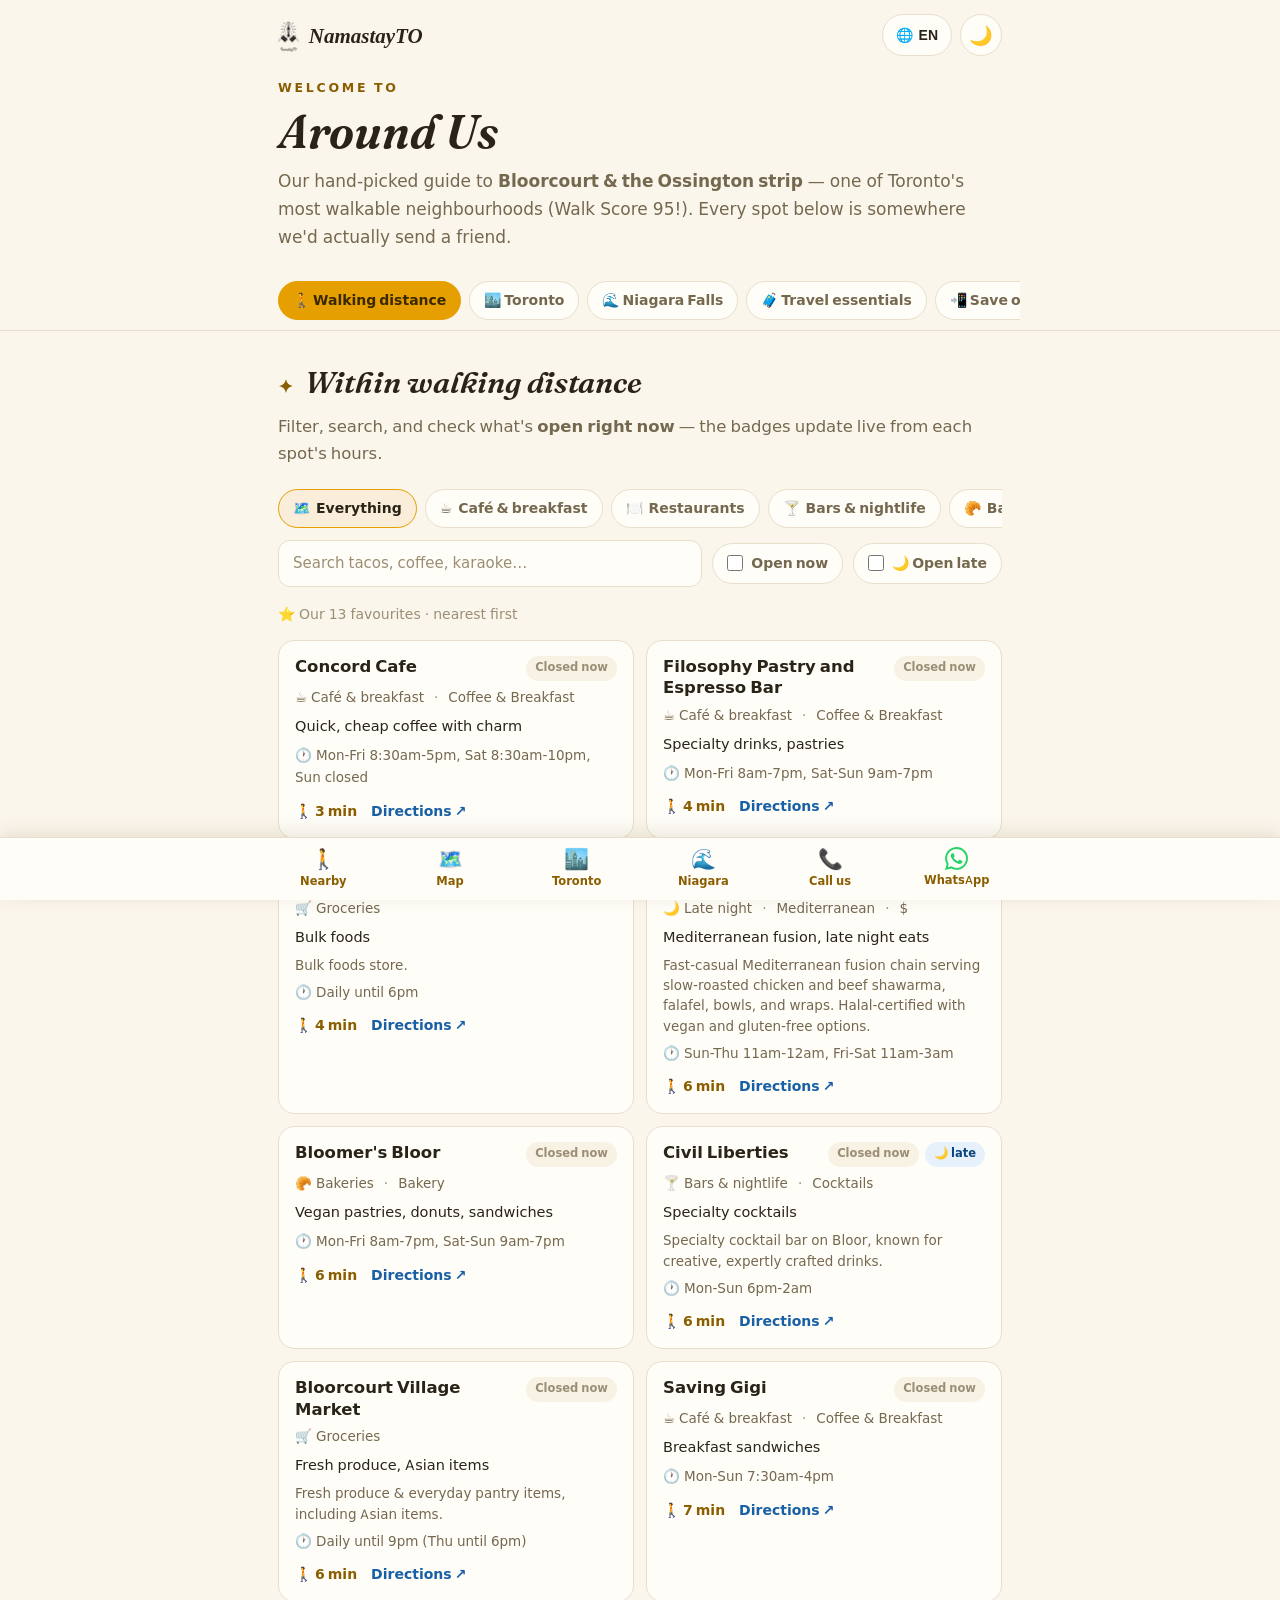
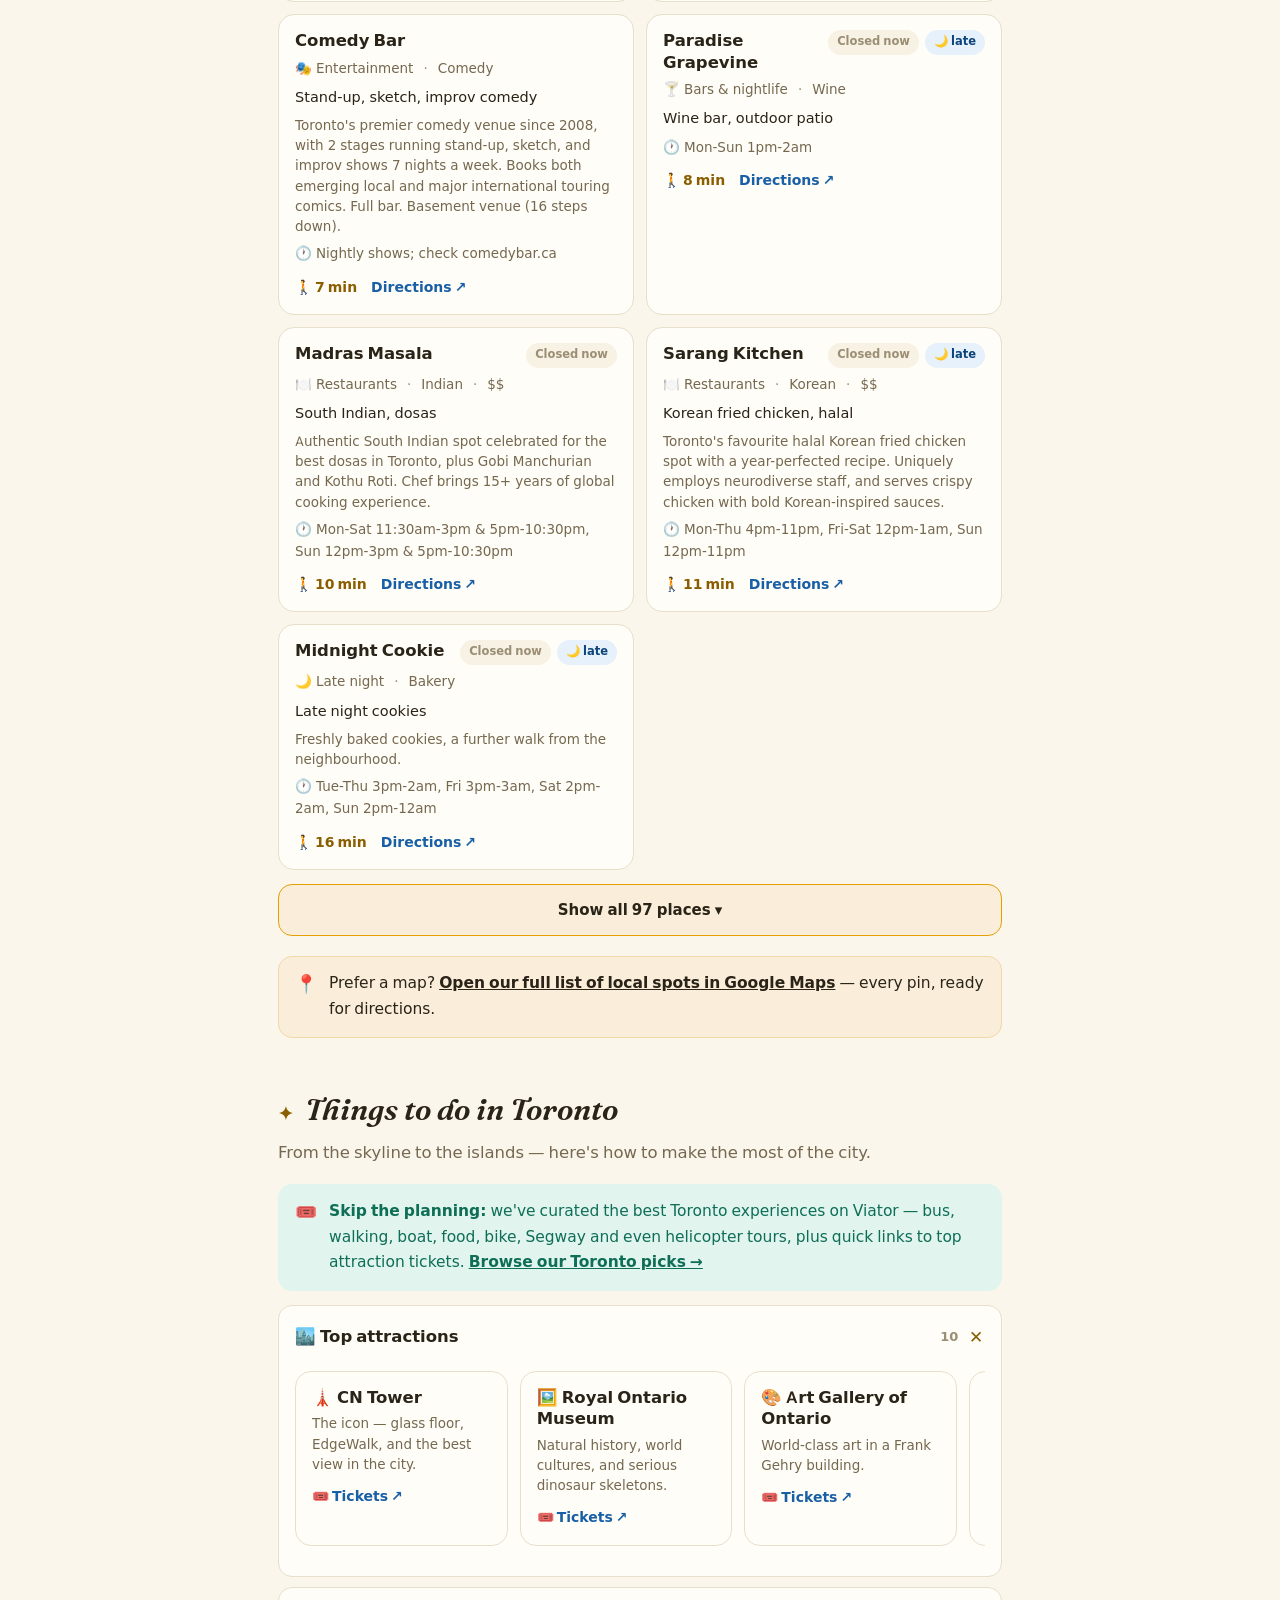
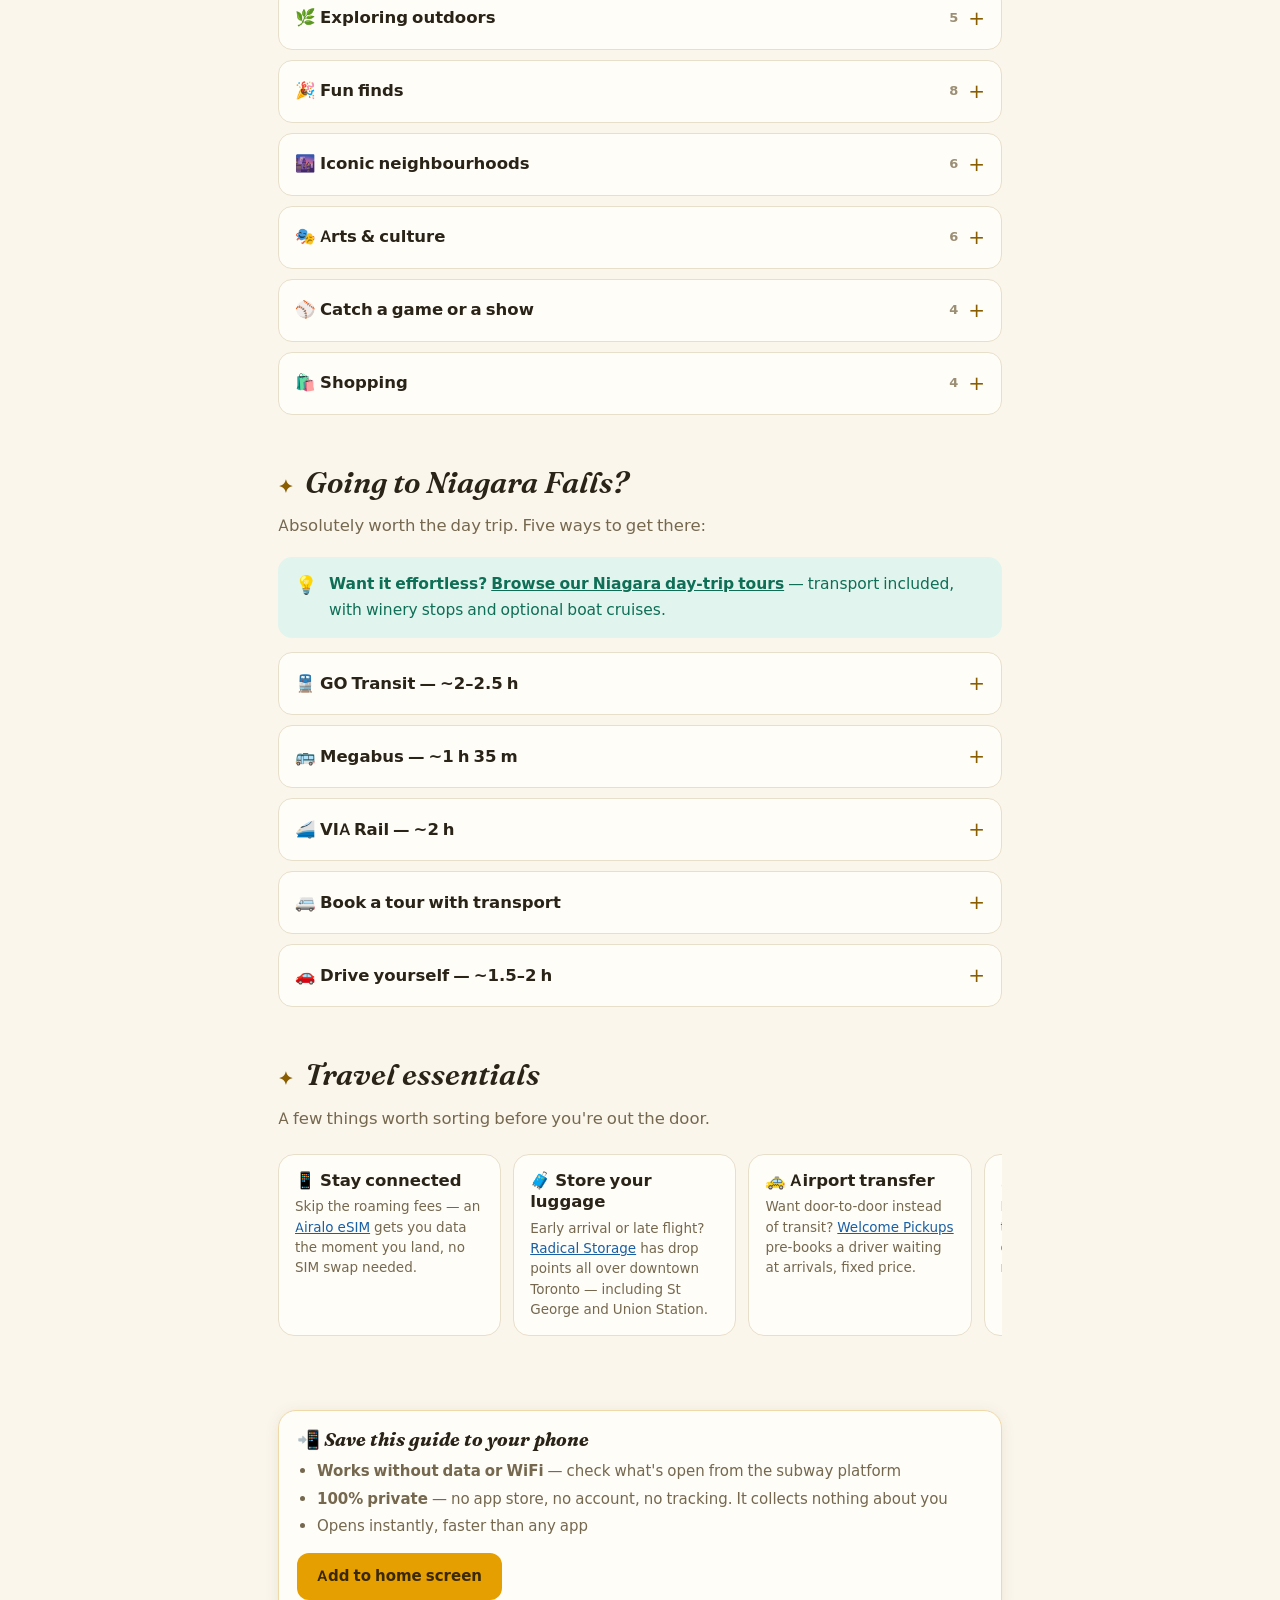
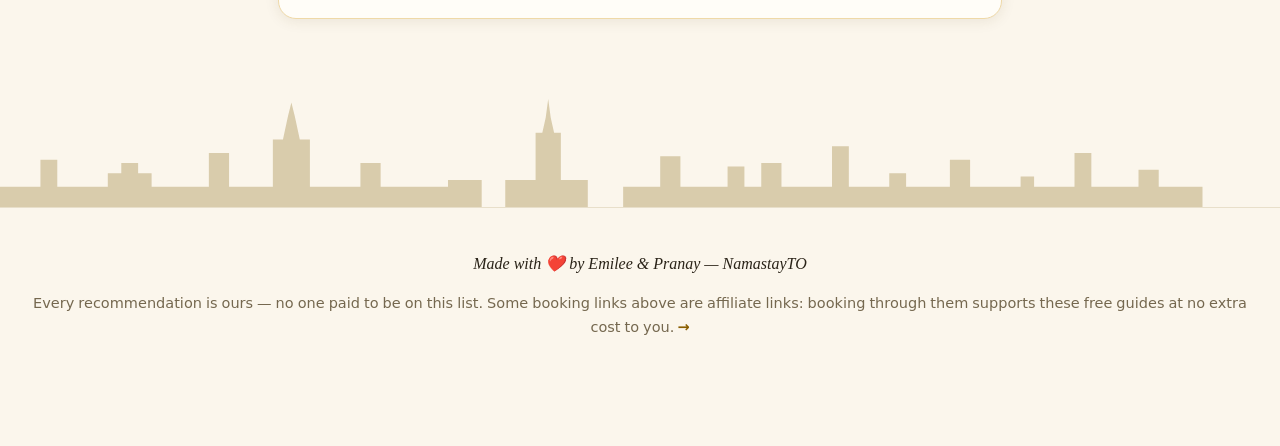
==== commit c4c12e6d: "Affiliates, Around Us restructure, link overhaul, partners page - Track Discover Cars in all 8 non-E" ====
--- a/docs/aroundus/index.html
+++ b/docs/aroundus/index.html
@@ -63,76 +63,76 @@
 
     <div class="callout good"><span class="ico">🎟️</span><span data-i18n="d08fb9c4"><strong>Skip the planning:</strong> we've curated the best Toronto experiences on Viator — bus, walking, boat, food, bike, Segway and even helicopter tours, plus quick links to top attraction tickets. <a href="https://vi.me/s/namastayto" target="_blank" rel="noopener">Browse our Toronto picks →</a></span></div>
 
-    <h3 style="margin-top:22px" data-i18n="387ae52f">🏙️ Top attractions</h3>
-    <div class="swipe-row">
-      <div class="place"><div class="p-name" data-i18n="b298e6b5">🗼 CN Tower</div><div class="p-desc" data-i18n="95e7d09c">The icon — glass floor, EdgeWalk, and the best view in the city.</div><div class="p-foot"><a class="p-dir" href="https://vi.me/s/namastayto" target="_blank" rel="noopener"><span data-i18n="224e3091">🎟️ Tickets ↗</span></a></div></div>
-      <div class="place"><div class="p-name" data-i18n="5c64979d">🖼️ Royal Ontario Museum</div><div class="p-desc" data-i18n="49abdcd7">Natural history, world cultures, and serious dinosaur skeletons.</div><div class="p-foot"><a class="p-dir" href="https://vi.me/s/namastayto" target="_blank" rel="noopener"><span data-i18n="224e3091">🎟️ Tickets ↗</span></a></div></div>
-      <div class="place"><div class="p-name" data-i18n="5470f65b">🎨 Art Gallery of Ontario</div><div class="p-desc" data-i18n="fbc4ecff">World-class art in a Frank Gehry building.</div><div class="p-foot"><a class="p-dir" href="https://vi.me/s/namastayto" target="_blank" rel="noopener"><span data-i18n="224e3091">🎟️ Tickets ↗</span></a></div></div>
-      <div class="place"><div class="p-name" data-i18n="213b1b54">🐟 Ripley's Aquarium</div><div class="p-desc" data-i18n="153bba04">A moving walkway through a shark tunnel. Enough said.</div><div class="p-foot"><a class="p-dir" href="https://vi.me/s/namastayto" target="_blank" rel="noopener"><span data-i18n="224e3091">🎟️ Tickets ↗</span></a></div></div>
-      <div class="place"><div class="p-name" data-i18n="8746bfa7">🏒 Hockey Hall of Fame</div><div class="p-desc" data-i18n="1a48ff1f">A pilgrimage for any hockey fan.</div><div class="p-foot"><a class="p-dir" href="https://vi.me/s/namastayto" target="_blank" rel="noopener"><span data-i18n="224e3091">🎟️ Tickets ↗</span></a></div></div>
-      <div class="place"><div class="p-name" data-i18n="6683a9c0">🇨🇦 Little Canada</div><div class="p-desc" data-i18n="d8d814de">Canada's cities in stunning miniature.</div><div class="p-foot"><a class="p-dir" href="https://vi.me/s/namastayto" target="_blank" rel="noopener"><span data-i18n="224e3091">🎟️ Tickets ↗</span></a></div></div>
-      <div class="place"><div class="p-name" data-i18n="8a82c440">🏰 Casa Loma</div><div class="p-desc" data-i18n="99ce6a93">A real 1914 castle with gardens and secret passages.</div><div class="p-foot"><a class="p-dir" href="https://vi.me/s/namastayto" target="_blank" rel="noopener"><span data-i18n="224e3091">🎟️ Tickets ↗</span></a></div></div>
-      <div class="place"><div class="p-name" data-i18n="30f0c024">🛍️ St. Lawrence Market</div><div class="p-desc" data-i18n="44ee0d7e">100+ vendors — bakers, butchers, artisans. Go hungry.</div></div>
-      <div class="place"><div class="p-name" data-i18n="fb430eff">🏢 Nathan Phillips Square</div><div class="p-desc" data-i18n="227f0d69">The Toronto sign, events year-round, skating in winter.</div></div>
-      <div class="place"><div class="p-name" data-i18n="3488cfbc">🐘 Toronto Zoo</div><div class="p-desc" data-i18n="d974d26b">Huge zoo with a big botanical collection.</div><div class="p-foot"><a class="p-dir" href="https://vi.me/s/namastayto" target="_blank" rel="noopener"><span data-i18n="224e3091">🎟️ Tickets ↗</span></a></div></div>
-    </div>
-
-    <h3 data-i18n="b705a74d">🌿 Exploring outdoors</h3>
-    <div class="swipe-row">
-      <div class="place"><div class="p-name" data-i18n="3234761e">🏝️ Toronto Islands</div><div class="p-desc" data-i18n="5721a2b7">15-minute ferry to beaches, parks and skyline views.</div><div class="p-foot"><a class="p-dir" href="https://vi.me/s/namastayto" target="_blank" rel="noopener"><span data-i18n="224e3091">🎟️ Tickets ↗</span></a></div></div>
-      <div class="place"><div class="p-name" data-i18n="5c475ede">🌳 High Park</div><div class="p-desc" data-i18n="676b7209">Toronto's largest park — a short subway ride from Ossington Station!</div></div>
-      <div class="place"><div class="p-name" data-i18n="09db3f09">🥬 Tommy Thompson Park</div><div class="p-desc" data-i18n="d5d14e80">10 km of car-free trails on a peninsula in the lake.</div></div>
-      <div class="place"><div class="p-name" data-i18n="a06618ce">🌲 Evergreen Brick Works</div><div class="p-desc" data-i18n="155cdf44">Weekend farmers' market + nature trails in an old brick factory.</div></div>
-      <div class="place"><div class="p-name" data-i18n="31cf29e9">⛰️ Scarborough Bluffs</div><div class="p-desc" data-i18n="735512ed">Dramatic lakeside cliffs, beaches and trails.</div></div>
-    </div>
-
-    <h3 data-i18n="528d6dc9">🎉 Fun finds</h3>
-    <div class="swipe-row">
-      <div class="place"><div class="p-name" data-i18n="b091dbe4">🎨 Graffiti Alley</div><div class="p-desc" data-i18n="76c45cbc">The famous alley of street art — free and photogenic.</div></div>
-      <div class="place"><div class="p-name" data-i18n="8b77c6d8">🚶 PATH Network</div><div class="p-desc" data-i18n="43388f45">30 km of underground walkways and 1,200 shops downtown.</div></div>
-      <div class="place"><div class="p-name" data-i18n="26a61833">👜 STACKT Market</div><div class="p-desc" data-i18n="42ce37d5">Shipping-container market — shops, eats, events.</div></div>
-      <div class="place"><div class="p-name" data-i18n="a2358180">🌺 Allan Gardens</div><div class="p-desc" data-i18n="894a3844">A glass conservatory from 1910, full of plants from everywhere.</div></div>
-      <div class="place"><div class="p-name" data-i18n="26e4813f">🎪 Sankofa Square</div><div class="p-desc" data-i18n="aec2f1b3">Toronto's mini Times Square — concerts and community events.</div></div>
-      <div class="place"><div class="p-name" data-i18n="8472f79a">🪖 Fort York</div><div class="p-desc" data-i18n="d9ac47a5">Original War of 1812 buildings on a 43-acre historic site.</div></div>
-      <div class="place"><div class="p-name" data-i18n="d91a69b1">👠 Bata Shoe Museum</div><div class="p-desc" data-i18n="38950edb">4,500 years of footwear. Weirdly fascinating.</div><div class="p-foot"><a class="p-dir" href="https://vi.me/s/namastayto" target="_blank" rel="noopener"><span data-i18n="224e3091">🎟️ Tickets ↗</span></a></div></div>
-      <div class="place"><div class="p-name" data-i18n="4c26daf5">🕌 Aga Khan Museum</div><div class="p-desc" data-i18n="1430e12b">Stunning architecture tracing Islamic art and culture.</div><div class="p-foot"><a class="p-dir" href="https://vi.me/s/namastayto" target="_blank" rel="noopener"><span data-i18n="224e3091">🎟️ Tickets ↗</span></a></div></div>
-    </div>
-
-    <h3 data-i18n="371ac0e7">🌆 Iconic neighbourhoods</h3>
-    <div class="swipe-row">
-      <div class="place"><div class="p-name" data-i18n="fc3c2dcd">Distillery District</div><div class="p-desc" data-i18n="39629dbe">Victorian industrial lanes turned arts &amp; dining hub.</div></div>
-      <div class="place"><div class="p-name" data-i18n="c8ded309">Kensington Market</div><div class="p-desc" data-i18n="baedda0a">Eclectic, colourful, delicious — get the tacos!</div></div>
-      <div class="place"><div class="p-name" data-i18n="c9bc60ba">Harbourfront</div><div class="p-desc" data-i18n="0157ee0e">Waterfront paths, parks and lake views downtown.</div></div>
-      <div class="place"><div class="p-name" data-i18n="09e49bb6">Chinatown</div><div class="p-desc" data-i18n="46d28e16">Specialty stores and some of the city's best dining.</div></div>
-      <div class="place"><div class="p-name" data-i18n="53a4102f">Yorkville</div><div class="p-desc" data-i18n="407be450">High-end boutiques, galleries and chic cafés.</div></div>
-      <div class="place"><div class="p-name" data-i18n="3a62b99a">Financial District</div><div class="p-desc" data-i18n="a216b0cb">Skyscraper canyons above the PATH network.</div></div>
-    </div>
-
-    <h3 data-i18n="992736f2">🎭 Arts &amp; culture</h3>
-    <div class="swipe-row">
-      <div class="place"><div class="p-name" data-i18n="cd68cefb">Mirvish Theatres</div><div class="p-desc" data-i18n="1c123617">Big-stage musicals and plays across multiple theatres.</div></div>
-      <div class="place"><div class="p-name" data-i18n="1edc0d42">National Ballet of Canada</div><div class="p-desc" data-i18n="2beb0bc6">Canada's premier classical ballet company.</div></div>
-      <div class="place"><div class="p-name" data-i18n="15ea5f98">Canadian Opera Company</div><div class="p-desc" data-i18n="da8bcc3f">The country's largest opera producer.</div></div>
-      <div class="place"><div class="p-name" data-i18n="5fbb656b">Roy Thomson Hall</div><div class="p-desc" data-i18n="51b587ab">Home of the Toronto Symphony Orchestra.</div></div>
-      <div class="place"><div class="p-name" data-i18n="db955b20">TIFF · September</div><div class="p-desc" data-i18n="3a21479a">Premieres, red carpets and Oscar buzz every fall.</div></div>
-      <div class="place"><div class="p-name" data-i18n="f39bfebe">Hot Docs · Apr–May</div><div class="p-desc" data-i18n="882e722a">North America's largest documentary festival.</div></div>
-    </div>
-
-    <h3 data-i18n="bcdd919e">⚾ Catch a game or a show</h3>
-    <div class="swipe-row">
+        <details class="howto tsub" open><summary data-i18n="387ae52f" data-n="10">🏙️ Top attractions</summary>
+    <div class="body"><div class="swipe-row">
+      <div class="place"><div class="p-name" data-i18n="b298e6b5">🗼 CN Tower</div><div class="p-desc" data-i18n="95e7d09c">The icon — glass floor, EdgeWalk, and the best view in the city.</div><div class="p-foot"><a class="p-dir" href="https://www.cntower.ca/plan-your-visit/tickets-and-hours" target="_blank" rel="noopener"><span data-i18n="224e3091">🎟️ Tickets ↗</span></a></div></div>
+      <div class="place"><div class="p-name" data-i18n="5c64979d">🖼️ Royal Ontario Museum</div><div class="p-desc" data-i18n="49abdcd7">Natural history, world cultures, and serious dinosaur skeletons.</div><div class="p-foot"><a class="p-dir" href="https://tiqets.tpx.lu/HwkaAA1J" target="_blank" rel="noopener"><span data-i18n="224e3091">🎟️ Tickets ↗</span></a></div></div>
+      <div class="place"><div class="p-name" data-i18n="5470f65b">🎨 Art Gallery of Ontario</div><div class="p-desc" data-i18n="fbc4ecff">World-class art in a Frank Gehry building.</div><div class="p-foot"><a class="p-dir" href="https://tiqets.tpx.lu/KgJdys85" target="_blank" rel="noopener"><span data-i18n="224e3091">🎟️ Tickets ↗</span></a></div></div>
+      <div class="place"><div class="p-name" data-i18n="213b1b54">🐟 Ripley's Aquarium</div><div class="p-desc" data-i18n="153bba04">A moving walkway through a shark tunnel. Enough said.</div><div class="p-foot"><a class="p-dir" href="https://tiqets.tpx.lu/rqOihXKo" target="_blank" rel="noopener"><span data-i18n="224e3091">🎟️ Tickets ↗</span></a></div></div>
+      <div class="place"><div class="p-name" data-i18n="8746bfa7">🏒 Hockey Hall of Fame</div><div class="p-desc" data-i18n="1a48ff1f">A pilgrimage for any hockey fan.</div><div class="p-foot"><a class="p-dir" href="https://www.hhof.com/visit/ticketsandvisitorinfo.html" target="_blank" rel="noopener"><span data-i18n="224e3091">🎟️ Tickets ↗</span></a></div></div>
+      <div class="place"><div class="p-name" data-i18n="6683a9c0">🇨🇦 Little Canada</div><div class="p-desc" data-i18n="d8d814de">Canada's cities in stunning miniature.</div><div class="p-foot"><a class="p-dir" href="https://tiqets.tpx.lu/MNUVyBXn" target="_blank" rel="noopener"><span data-i18n="224e3091">🎟️ Tickets ↗</span></a></div></div>
+      <div class="place"><div class="p-name" data-i18n="8a82c440">🏰 Casa Loma</div><div class="p-desc" data-i18n="99ce6a93">A real 1914 castle with gardens and secret passages.</div><div class="p-foot"><a class="p-dir" href="https://casaloma.ca/visit-casa-loma-in-toronto-buy-tickets/" target="_blank" rel="noopener"><span data-i18n="224e3091">🎟️ Tickets ↗</span></a></div></div>
+      <div class="place"><div class="p-name" data-i18n="30f0c024">🛍️ St. Lawrence Market</div><div class="p-desc" data-i18n="44ee0d7e">100+ vendors — bakers, butchers, artisans. Go hungry.</div><div class="p-foot"><a class="p-dir" href="https://www.google.com/maps/search/?api=1&query=St.%20Lawrence%20Market%20Toronto" target="_blank" rel="noopener"><span data-i18n="f208110c">📍 Map ↗</span></a></div></div>
+      <div class="place"><div class="p-name" data-i18n="fb430eff">🏢 Nathan Phillips Square</div><div class="p-desc" data-i18n="227f0d69">The Toronto sign, events year-round, skating in winter.</div><div class="p-foot"><a class="p-dir" href="https://www.google.com/maps/search/?api=1&query=Nathan%20Phillips%20Square%20Toronto" target="_blank" rel="noopener"><span data-i18n="f208110c">📍 Map ↗</span></a></div></div>
+      <div class="place"><div class="p-name" data-i18n="3488cfbc">🐘 Toronto Zoo</div><div class="p-desc" data-i18n="d974d26b">Huge zoo with a big botanical collection.</div><div class="p-foot"><a class="p-dir" href="https://tiqets.tpx.lu/LfFPwO0C" target="_blank" rel="noopener"><span data-i18n="224e3091">🎟️ Tickets ↗</span></a></div></div>
+    </div></div></details>
+
+        <details class="howto tsub"><summary data-i18n="b705a74d" data-n="5">🌿 Exploring outdoors</summary>
+    <div class="body"><div class="swipe-row">
+      <div class="place"><div class="p-name" data-i18n="3234761e">🏝️ Toronto Islands</div><div class="p-desc" data-i18n="5721a2b7">15-minute ferry to beaches, parks and skyline views.</div><div class="p-foot"><a class="p-dir" href="https://www.toronto.ca/explore-enjoy/toronto-island-ferries/ferry-ticket-passenger-information/" target="_blank" rel="noopener"><span data-i18n="b7a0ebd0">⛴️ Ferry tickets ↗</span></a></div></div>
+      <div class="place"><div class="p-name" data-i18n="5c475ede">🌳 High Park</div><div class="p-desc" data-i18n="676b7209">Toronto's largest park — a short subway ride from Ossington Station!</div><div class="p-foot"><a class="p-dir" href="https://www.google.com/maps/search/?api=1&query=High%20Park%20Toronto" target="_blank" rel="noopener"><span data-i18n="f208110c">📍 Map ↗</span></a></div></div>
+      <div class="place"><div class="p-name" data-i18n="09db3f09">🥬 Tommy Thompson Park</div><div class="p-desc" data-i18n="d5d14e80">10 km of car-free trails on a peninsula in the lake.</div><div class="p-foot"><a class="p-dir" href="https://www.google.com/maps/search/?api=1&query=Tommy%20Thompson%20Park%20Toronto" target="_blank" rel="noopener"><span data-i18n="f208110c">📍 Map ↗</span></a></div></div>
+      <div class="place"><div class="p-name" data-i18n="a06618ce">🌲 Evergreen Brick Works</div><div class="p-desc" data-i18n="155cdf44">Weekend farmers' market + nature trails in an old brick factory.</div><div class="p-foot"><a class="p-dir" href="https://www.google.com/maps/search/?api=1&query=Evergreen%20Brick%20Works%20Toronto" target="_blank" rel="noopener"><span data-i18n="f208110c">📍 Map ↗</span></a></div></div>
+      <div class="place"><div class="p-name" data-i18n="31cf29e9">⛰️ Scarborough Bluffs</div><div class="p-desc" data-i18n="735512ed">Dramatic lakeside cliffs, beaches and trails.</div><div class="p-foot"><a class="p-dir" href="https://www.google.com/maps/search/?api=1&query=Scarborough%20Bluffs%20Toronto" target="_blank" rel="noopener"><span data-i18n="f208110c">📍 Map ↗</span></a></div></div>
+    </div></div></details>
+
+        <details class="howto tsub"><summary data-i18n="528d6dc9" data-n="8">🎉 Fun finds</summary>
+    <div class="body"><div class="swipe-row">
+      <div class="place"><div class="p-name" data-i18n="b091dbe4">🎨 Graffiti Alley</div><div class="p-desc" data-i18n="76c45cbc">The famous alley of street art — free and photogenic.</div><div class="p-foot"><a class="p-dir" href="https://www.google.com/maps/search/?api=1&query=Graffiti%20Alley%20Toronto" target="_blank" rel="noopener"><span data-i18n="f208110c">📍 Map ↗</span></a></div></div>
+      <div class="place"><div class="p-name" data-i18n="8b77c6d8">🚶 PATH Network</div><div class="p-desc" data-i18n="43388f45">30 km of underground walkways and 1,200 shops downtown.</div><div class="p-foot"><a class="p-dir" href="https://www.google.com/maps/search/?api=1&query=PATH%20Underground%20Walkway%20Toronto" target="_blank" rel="noopener"><span data-i18n="f208110c">📍 Map ↗</span></a></div></div>
+      <div class="place"><div class="p-name" data-i18n="26a61833">👜 STACKT Market</div><div class="p-desc" data-i18n="42ce37d5">Shipping-container market — shops, eats, events.</div><div class="p-foot"><a class="p-dir" href="https://www.google.com/maps/search/?api=1&query=STACKT%20Market%20Toronto" target="_blank" rel="noopener"><span data-i18n="f208110c">📍 Map ↗</span></a></div></div>
+      <div class="place"><div class="p-name" data-i18n="a2358180">🌺 Allan Gardens</div><div class="p-desc" data-i18n="894a3844">A glass conservatory from 1910, full of plants from everywhere.</div><div class="p-foot"><a class="p-dir" href="https://www.google.com/maps/search/?api=1&query=Allan%20Gardens%20Toronto" target="_blank" rel="noopener"><span data-i18n="f208110c">📍 Map ↗</span></a></div></div>
+      <div class="place"><div class="p-name" data-i18n="26e4813f">🎪 Sankofa Square</div><div class="p-desc" data-i18n="aec2f1b3">Toronto's mini Times Square — concerts and community events.</div><div class="p-foot"><a class="p-dir" href="https://www.google.com/maps/search/?api=1&query=Sankofa%20Square%20Toronto" target="_blank" rel="noopener"><span data-i18n="f208110c">📍 Map ↗</span></a></div></div>
+      <div class="place"><div class="p-name" data-i18n="8472f79a">🪖 Fort York</div><div class="p-desc" data-i18n="d9ac47a5">Original War of 1812 buildings on a 43-acre historic site.</div><div class="p-foot"><a class="p-dir" href="https://www.toronto.ca/explore-enjoy/history-art-culture/museums/fort-york-national-historic-site/" target="_blank" rel="noopener"><span data-i18n="161e6cbc">ℹ️ Visitor info ↗</span></a></div></div>
+      <div class="place"><div class="p-name" data-i18n="d91a69b1">👠 Bata Shoe Museum</div><div class="p-desc" data-i18n="38950edb">4,500 years of footwear. Weirdly fascinating.</div><div class="p-foot"><a class="p-dir" href="https://klook.tpx.lu/fxA2OoLE" target="_blank" rel="noopener"><span data-i18n="224e3091">🎟️ Tickets ↗</span></a></div></div>
+      <div class="place"><div class="p-name" data-i18n="4c26daf5">🕌 Aga Khan Museum</div><div class="p-desc" data-i18n="1430e12b">Stunning architecture tracing Islamic art and culture.</div><div class="p-foot"><a class="p-dir" href="https://tiqets.tpx.lu/JgJt7gE7" target="_blank" rel="noopener"><span data-i18n="224e3091">🎟️ Tickets ↗</span></a></div></div>
+    </div></div></details>
+
+        <details class="howto tsub"><summary data-i18n="371ac0e7" data-n="6">🌆 Iconic neighbourhoods</summary>
+    <div class="body"><div class="swipe-row">
+      <div class="place"><div class="p-name" data-i18n="fc3c2dcd">Distillery District</div><div class="p-desc" data-i18n="39629dbe">Victorian industrial lanes turned arts &amp; dining hub.</div><div class="p-foot"><a class="p-dir" href="https://www.google.com/maps/search/?api=1&query=Distillery%20District%20Toronto" target="_blank" rel="noopener"><span data-i18n="f208110c">📍 Map ↗</span></a></div></div>
+      <div class="place"><div class="p-name" data-i18n="c8ded309">Kensington Market</div><div class="p-desc" data-i18n="baedda0a">Eclectic, colourful, delicious — get the tacos!</div><div class="p-foot"><a class="p-dir" href="https://www.google.com/maps/search/?api=1&query=Kensington%20Market%20Toronto" target="_blank" rel="noopener"><span data-i18n="f208110c">📍 Map ↗</span></a></div></div>
+      <div class="place"><div class="p-name" data-i18n="c9bc60ba">Harbourfront</div><div class="p-desc" data-i18n="0157ee0e">Waterfront paths, parks and lake views downtown.</div><div class="p-foot"><a class="p-dir" href="https://www.google.com/maps/search/?api=1&query=Harbourfront%20Toronto" target="_blank" rel="noopener"><span data-i18n="f208110c">📍 Map ↗</span></a></div></div>
+      <div class="place"><div class="p-name" data-i18n="09e49bb6">Chinatown</div><div class="p-desc" data-i18n="46d28e16">Specialty stores and some of the city's best dining.</div><div class="p-foot"><a class="p-dir" href="https://www.google.com/maps/search/?api=1&query=Chinatown%20Toronto" target="_blank" rel="noopener"><span data-i18n="f208110c">📍 Map ↗</span></a></div></div>
+      <div class="place"><div class="p-name" data-i18n="53a4102f">Yorkville</div><div class="p-desc" data-i18n="407be450">High-end boutiques, galleries and chic cafés.</div><div class="p-foot"><a class="p-dir" href="https://www.google.com/maps/search/?api=1&query=Yorkville%20Toronto" target="_blank" rel="noopener"><span data-i18n="f208110c">📍 Map ↗</span></a></div></div>
+      <div class="place"><div class="p-name" data-i18n="3a62b99a">Financial District</div><div class="p-desc" data-i18n="a216b0cb">Skyscraper canyons above the PATH network.</div><div class="p-foot"><a class="p-dir" href="https://www.google.com/maps/search/?api=1&query=Financial%20District%20Toronto" target="_blank" rel="noopener"><span data-i18n="f208110c">📍 Map ↗</span></a></div></div>
+    </div></div></details>
+
+        <details class="howto tsub"><summary data-i18n="992736f2" data-n="6">🎭 Arts &amp; culture</summary>
+    <div class="body"><div class="swipe-row">
+      <div class="place"><div class="p-name" data-i18n="cd68cefb">Mirvish Theatres</div><div class="p-desc" data-i18n="1c123617">Big-stage musicals and plays across multiple theatres.</div><div class="p-foot"><a class="p-dir" href="https://www.mirvish.com/" target="_blank" rel="noopener"><span data-i18n="224e3091">🎟️ Tickets ↗</span></a></div></div>
+      <div class="place"><div class="p-name" data-i18n="1edc0d42">National Ballet of Canada</div><div class="p-desc" data-i18n="2beb0bc6">Canada's premier classical ballet company.</div><div class="p-foot"><a class="p-dir" href="https://national.ballet.ca/" target="_blank" rel="noopener"><span data-i18n="224e3091">🎟️ Tickets ↗</span></a></div></div>
+      <div class="place"><div class="p-name" data-i18n="15ea5f98">Canadian Opera Company</div><div class="p-desc" data-i18n="da8bcc3f">The country's largest opera producer.</div><div class="p-foot"><a class="p-dir" href="https://www.coc.ca/" target="_blank" rel="noopener"><span data-i18n="224e3091">🎟️ Tickets ↗</span></a></div></div>
+      <div class="place"><div class="p-name" data-i18n="5fbb656b">Roy Thomson Hall</div><div class="p-desc" data-i18n="51b587ab">Home of the Toronto Symphony Orchestra.</div><div class="p-foot"><a class="p-dir" href="https://www.roythomsonhall.com/" target="_blank" rel="noopener"><span data-i18n="224e3091">🎟️ Tickets ↗</span></a></div></div>
+      <div class="place"><div class="p-name" data-i18n="db955b20">TIFF · September</div><div class="p-desc" data-i18n="3a21479a">Premieres, red carpets and Oscar buzz every fall.</div><div class="p-foot"><a class="p-dir" href="https://www.tiff.net/" target="_blank" rel="noopener"><span data-i18n="224e3091">🎟️ Tickets ↗</span></a></div></div>
+      <div class="place"><div class="p-name" data-i18n="f39bfebe">Hot Docs · Apr–May</div><div class="p-desc" data-i18n="882e722a">North America's largest documentary festival.</div><div class="p-foot"><a class="p-dir" href="https://hotdocs.ca/" target="_blank" rel="noopener"><span data-i18n="224e3091">🎟️ Tickets ↗</span></a></div></div>
+    </div></div></details>
+
+        <details class="howto tsub"><summary data-i18n="bcdd919e" data-n="4">⚾ Catch a game or a show</summary>
+    <div class="body"><div class="swipe-row">
       <div class="place"><div class="p-name" data-i18n="ec9b85cd">⚾ Toronto Blue Jays</div><div class="p-desc" data-i18n="dadb10fe">MLB baseball at the Rogers Centre, right by the CN Tower.</div><div class="p-foot"><a class="p-dir" href="https://www.mlb.com/bluejays/tickets" target="_blank" rel="noopener"><span data-i18n="224e3091">🎟️ Tickets ↗</span></a></div></div>
       <div class="place"><div class="p-name" data-i18n="0aec67a4">🏀 Toronto Raptors</div><div class="p-desc" data-i18n="3a84963b">NBA at Scotiabank Arena — an electric downtown crowd.</div><div class="p-foot"><a class="p-dir" href="https://www.nba.com/raptors/tickets" target="_blank" rel="noopener"><span data-i18n="224e3091">🎟️ Tickets ↗</span></a></div></div>
       <div class="place"><div class="p-name" data-i18n="c1274e0d">🏒 Toronto Maple Leafs</div><div class="p-desc" data-i18n="b95454f3">One of hockey's most storied rivalries, live.</div><div class="p-foot"><a class="p-dir" href="https://www.nhl.com/mapleleafs/tickets" target="_blank" rel="noopener"><span data-i18n="224e3091">🎟️ Tickets ↗</span></a></div></div>
       <div class="place"><div class="p-name" data-i18n="9f1560fd">⚽ Toronto FC</div><div class="p-desc" data-i18n="b88840c9">MLS soccer at BMO Field on the waterfront.</div><div class="p-foot"><a class="p-dir" href="https://www.torontofc.ca/tickets" target="_blank" rel="noopener"><span data-i18n="224e3091">🎟️ Tickets ↗</span></a></div></div>
-    </div>
-
-    <h3 data-i18n="d4532a24">🛍️ Shopping</h3>
-    <div class="swipe-row">
-      <div class="place"><div class="p-name" data-i18n="76eb353d">CF Eaton Centre</div><div class="p-desc" data-i18n="24717eae">The downtown mega-mall — 200+ stores.</div></div>
-      <div class="place"><div class="p-name" data-i18n="4af70635">Yorkdale</div><div class="p-desc" data-i18n="53bcf5ed">Toronto's luxury mall, direct on the subway.</div></div>
-      <div class="place"><div class="p-name" data-i18n="069a5633">Queen West</div><div class="p-desc" data-i18n="6dffa06e">Indie shops, vintage and streetwear.</div></div>
-      <div class="place"><div class="p-name" data-i18n="2ffb1928">Dufferin Mall</div><div class="p-desc" data-i18n="00ba77e8">The practical one — 18 minutes' walk from the house.</div></div>
-    </div>
+    </div></div></details>
+
+        <details class="howto tsub"><summary data-i18n="d4532a24" data-n="4">🛍️ Shopping</summary>
+    <div class="body"><div class="swipe-row">
+      <div class="place"><div class="p-name" data-i18n="76eb353d">CF Eaton Centre</div><div class="p-desc" data-i18n="24717eae">The downtown mega-mall — 200+ stores.</div><div class="p-foot"><a class="p-dir" href="https://www.google.com/maps/search/?api=1&query=CF%20Toronto%20Eaton%20Centre" target="_blank" rel="noopener"><span data-i18n="f208110c">📍 Map ↗</span></a></div></div>
+      <div class="place"><div class="p-name" data-i18n="4af70635">Yorkdale</div><div class="p-desc" data-i18n="53bcf5ed">Toronto's luxury mall, direct on the subway.</div><div class="p-foot"><a class="p-dir" href="https://www.google.com/maps/search/?api=1&query=Yorkdale%20Shopping%20Centre%20Toronto" target="_blank" rel="noopener"><span data-i18n="f208110c">📍 Map ↗</span></a></div></div>
+      <div class="place"><div class="p-name" data-i18n="069a5633">Queen West</div><div class="p-desc" data-i18n="6dffa06e">Indie shops, vintage and streetwear.</div><div class="p-foot"><a class="p-dir" href="https://www.google.com/maps/search/?api=1&query=Queen%20West%20Toronto" target="_blank" rel="noopener"><span data-i18n="f208110c">📍 Map ↗</span></a></div></div>
+      <div class="place"><div class="p-name" data-i18n="2ffb1928">Dufferin Mall</div><div class="p-desc" data-i18n="00ba77e8">The practical one — 18 minutes' walk from the house.</div><div class="p-foot"><a class="p-dir" href="https://www.google.com/maps/search/?api=1&query=Dufferin%20Mall%20Toronto" target="_blank" rel="noopener"><span data-i18n="f208110c">📍 Map ↗</span></a></div></div>
+    </div></div></details>
   </div>
 </section>
 
@@ -145,7 +145,7 @@
     <details class="howto"><summary data-i18n="35aa6ed1">🚌 Megabus — ~1 h 35 m</summary><div class="body"><p data-i18n="0f1a81a9">From Union Station Bus Terminal. Often the fastest and cheapest — <a href="https://ca.megabus.com/route-guides/toronto-to-niagara-falls-bus" target="_blank" rel="noopener">details here</a>.</p></div></details>
     <details class="howto"><summary data-i18n="812ff939">🚄 VIA Rail — ~2 h</summary><div class="body"><p data-i18n="3601ba37">From Union Station — <a href="https://www.viarail.ca/en/explore-our-destinations/trains/ontario-and-quebec/toronto-niagara-falls" target="_blank" rel="noopener">details here</a>.</p></div></details>
     <details class="howto"><summary data-i18n="a2ddd0b6">🚐 Book a tour with transport</summary><div class="body"><p data-i18n="81a1a05d">Full-day tours include pickup, the falls, winery stops and optional cruises — <a href="https://www.viator.com/partner-shop/namastayto/W-bdc77daa-c683-4f7b-aee0-044efa85d36e" target="_blank" rel="noopener">browse our picks</a>.</p></div></details>
-    <details class="howto"><summary data-i18n="1cac938e">🚗 Drive yourself — ~1.5–2 h</summary><div class="body"><p data-i18n="d6b4f570">QEW highway toward Niagara. Allow 3+ hours on summer weekends.</p><p data-i18n="6886af17">Don't have a car? <!-- AFF-PLACEHOLDER: discovercars --><a href="https://www.discovercars.com/?a_aid=pranaynichani" target="_blank" rel="noopener">Rent one for the day</a> — compares all the major rental brands at once.</p></div></details>
+    <details class="howto"><summary data-i18n="1cac938e">🚗 Drive yourself — ~1.5–2 h</summary><div class="body"><p data-i18n="d6b4f570">QEW highway toward Niagara. Allow 3+ hours on summer weekends.</p><p data-i18n="18cc96e9">Don't have a car? <!-- AFF-PLACEHOLDER: discovercars --><a href="https://www.discovercars.com/?a_aid=pranaynichani" target="_blank" rel="noopener">Rent one for the day</a> — compares all the major rental brands at once.</p></div></details>
   </div>
 </section>
 
@@ -154,10 +154,10 @@
     <h2 data-i18n="2c14cc3b"><span class="orn">✦</span> Travel essentials</h2>
     <p class="lead" data-i18n="252c8d39">A few things worth sorting before you're out the door.</p>
     <div class="swipe-row">
-      <div class="place"><div class="p-name" data-i18n="8695f26e">📱 Stay connected</div><div class="p-desc" data-i18n="abb94716">Skip the roaming fees — an <a href="https://airalo.tpx.lu/WeMywlPX" target="_blank" rel="noopener">Airalo eSIM</a> gets you data the moment you land, no SIM swap needed.</div></div>
-      <div class="place"><div class="p-name" data-i18n="98ec9786">🧳 Store your luggage</div><div class="p-desc" data-i18n="6b2a1c53">Early arrival or late flight? <a href="https://stasher.com" target="_blank" rel="noopener">Stasher</a> has drop points all over downtown Toronto.</div></div>
-      <div class="place"><div class="p-name" data-i18n="08490fa9">🚕 Airport transfer</div><div class="p-desc" data-i18n="4ffe7fad">Want door-to-door instead of transit? <a href="https://tpx.lu/IW81zDSi" target="_blank" rel="noopener">Welcome Pickups</a> pre-books a driver waiting at arrivals, fixed price.</div></div>
-      <div class="place"><div class="p-name" data-i18n="8bf36f70">🚗 Rent a car</div><div class="p-desc" data-i18n="d7daa91e">Planning a Niagara or day-trip drive? <!-- AFF-PLACEHOLDER: discovercars --><a href="https://www.discovercars.com/?a_aid=pranaynichani" target="_blank" rel="noopener">Discover Cars</a> compares all the major rental brands in one search.</div></div>
+      <div class="place"><div class="p-name" data-i18n="8695f26e">📱 Stay connected</div><div class="p-desc" data-i18n="bcb2a176">Skip the roaming fees — an <a href="https://airalo.tpx.lu/WeMywlPX" target="_blank" rel="noopener">Airalo eSIM</a> gets you data the moment you land, no SIM swap needed.</div></div>
+      <div class="place"><div class="p-name" data-i18n="98ec9786">🧳 Store your luggage</div><div class="p-desc" data-i18n="223c0ea7">Early arrival or late flight? <a href="https://radicalstorage.tpx.lu/o0KPYVe5" target="_blank" rel="noopener">Radical Storage</a> has drop points all over downtown Toronto — including St George and Union Station.</div></div>
+      <div class="place"><div class="p-name" data-i18n="08490fa9">🚕 Airport transfer</div><div class="p-desc" data-i18n="46f9b727">Want door-to-door instead of transit? <a href="https://tpx.lu/IW81zDSi" target="_blank" rel="noopener">Welcome Pickups</a> pre-books a driver waiting at arrivals, fixed price.</div></div>
+      <div class="place"><div class="p-name" data-i18n="8bf36f70">🚗 Rent a car</div><div class="p-desc" data-i18n="3c4eeb99">Planning a Niagara or day-trip drive? <!-- AFF-PLACEHOLDER: discovercars --><a href="https://www.discovercars.com/?a_aid=pranaynichani" target="_blank" rel="noopener">Discover Cars</a> compares all the major rental brands in one search.</div></div>
     </div>
   </div>
 </section>
@@ -182,7 +182,7 @@
 </div>
 <footer class="site">
   <p class="fm" data-i18n="b7064409">Made with ❤️ by Emilee &amp; Pranay — NamastayTO</p>
-  <p data-i18n="37fa4d14">Every recommendation is ours — no one paid to be on this list. Some booking links above are affiliate links: booking through them supports these free guides at no extra cost to you.</p>
+  <a class="aff-note" href="partners.html"><p data-i18n="37fa4d14">Every recommendation is ours — no one paid to be on this list. Some booking links above are affiliate links: booking through them supports these free guides at no extra cost to you.</p></a>
 </footer>
 
 <nav class="quickbar" aria-label="Quick actions">
--- a/docs/css/style.css
+++ b/docs/css/style.css
@@ -262,6 +262,12 @@
 .tog input{accent-color:var(--gold); width:16px; height:16px; margin:0}
 .tog.on{border-color:var(--gold); background:var(--gold-soft); color:var(--ink)}
 .count-line{font-size:14px; color:var(--faint); margin:0 0 14px}
+.show-all-btn{display:block; width:100%; margin-top:14px; font:inherit; font-size:15px; font-weight:650; color:var(--ink); background:var(--gold-soft); border:1.5px solid var(--gold); border-radius:14px; padding:13px 16px; cursor:pointer; -webkit-tap-highlight-color:transparent}
+.show-all-btn:active{transform:scale(.985)}
+details.tsub summary::before{content:attr(data-n); order:2; margin-left:auto; font-size:13px; font-weight:600; color:var(--faint)}
+details.tsub summary::after{order:3; margin-left:0}
+.tsub .body{padding:0 10px 12px}
+.tsub .body .swipe-row{margin:0}
 .places{display:grid; gap:12px}
 @media(min-width:640px){ .places{grid-template-columns:1fr 1fr} }
 .place{background:var(--card); border:1px solid var(--line); border-radius:16px; padding:15px 16px; display:flex; flex-direction:column; gap:6px}
@@ -298,6 +304,10 @@
 .skyline svg{display:block; width:100%; height:auto}
 footer.site{border-top:1px solid var(--line); padding:26px 18px calc(30px + env(safe-area-inset-bottom)); text-align:center; color:var(--muted); font-size:14.5px}
 footer.site .fm{font-family:'Fraunces',serif; font-style:italic; font-size:16px; color:var(--ink)}
+footer.site .aff-note{color:inherit; text-decoration:none; display:block; cursor:pointer}
+footer.site .aff-note p{margin:0}
+footer.site .aff-note p::after{content:" →"; color:var(--gold-ink); font-weight:700}
+footer.site .aff-note:hover p, footer.site .aff-note:active p{text-decoration:underline; text-underline-offset:3px}
 
 /* ---------- TTC transit badge ---------- */
 .ttc{display:inline-block; background:#DA251D; color:#fff; font-family:'DM Sans',system-ui,sans-serif;
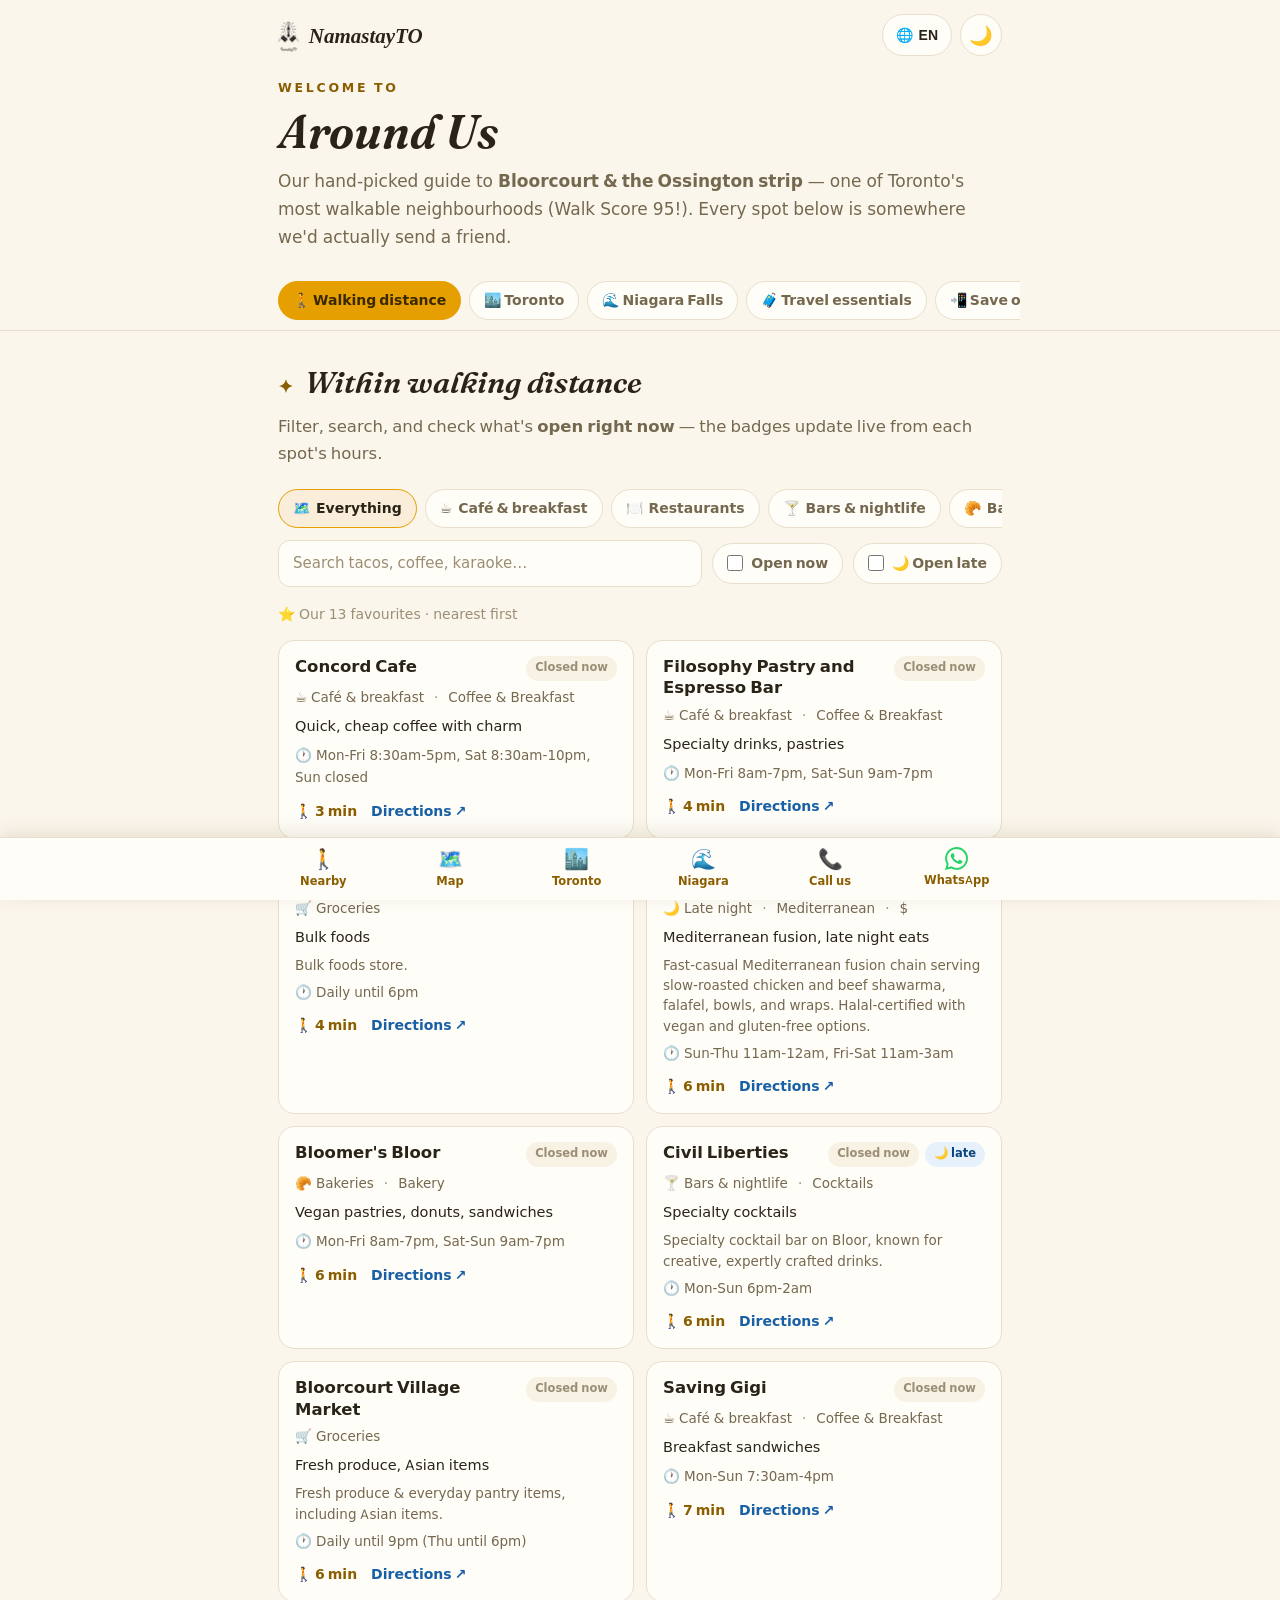
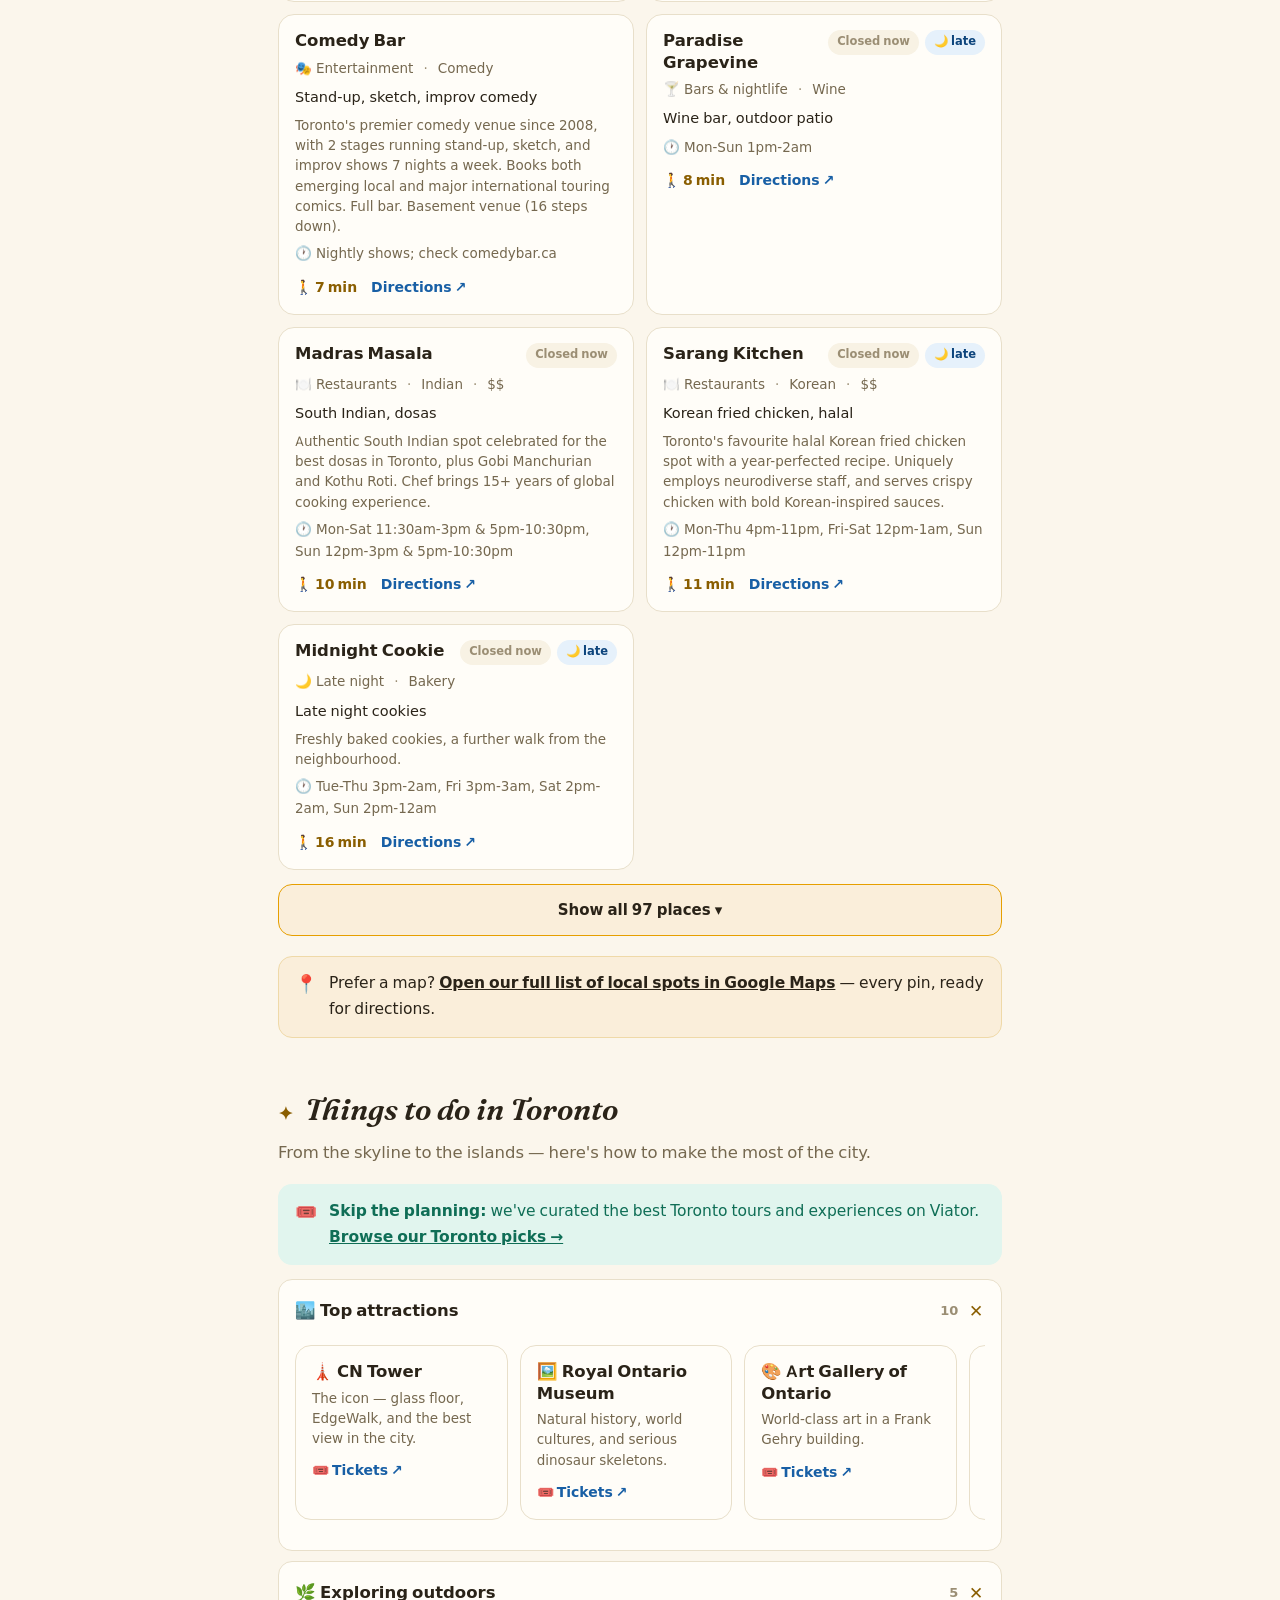
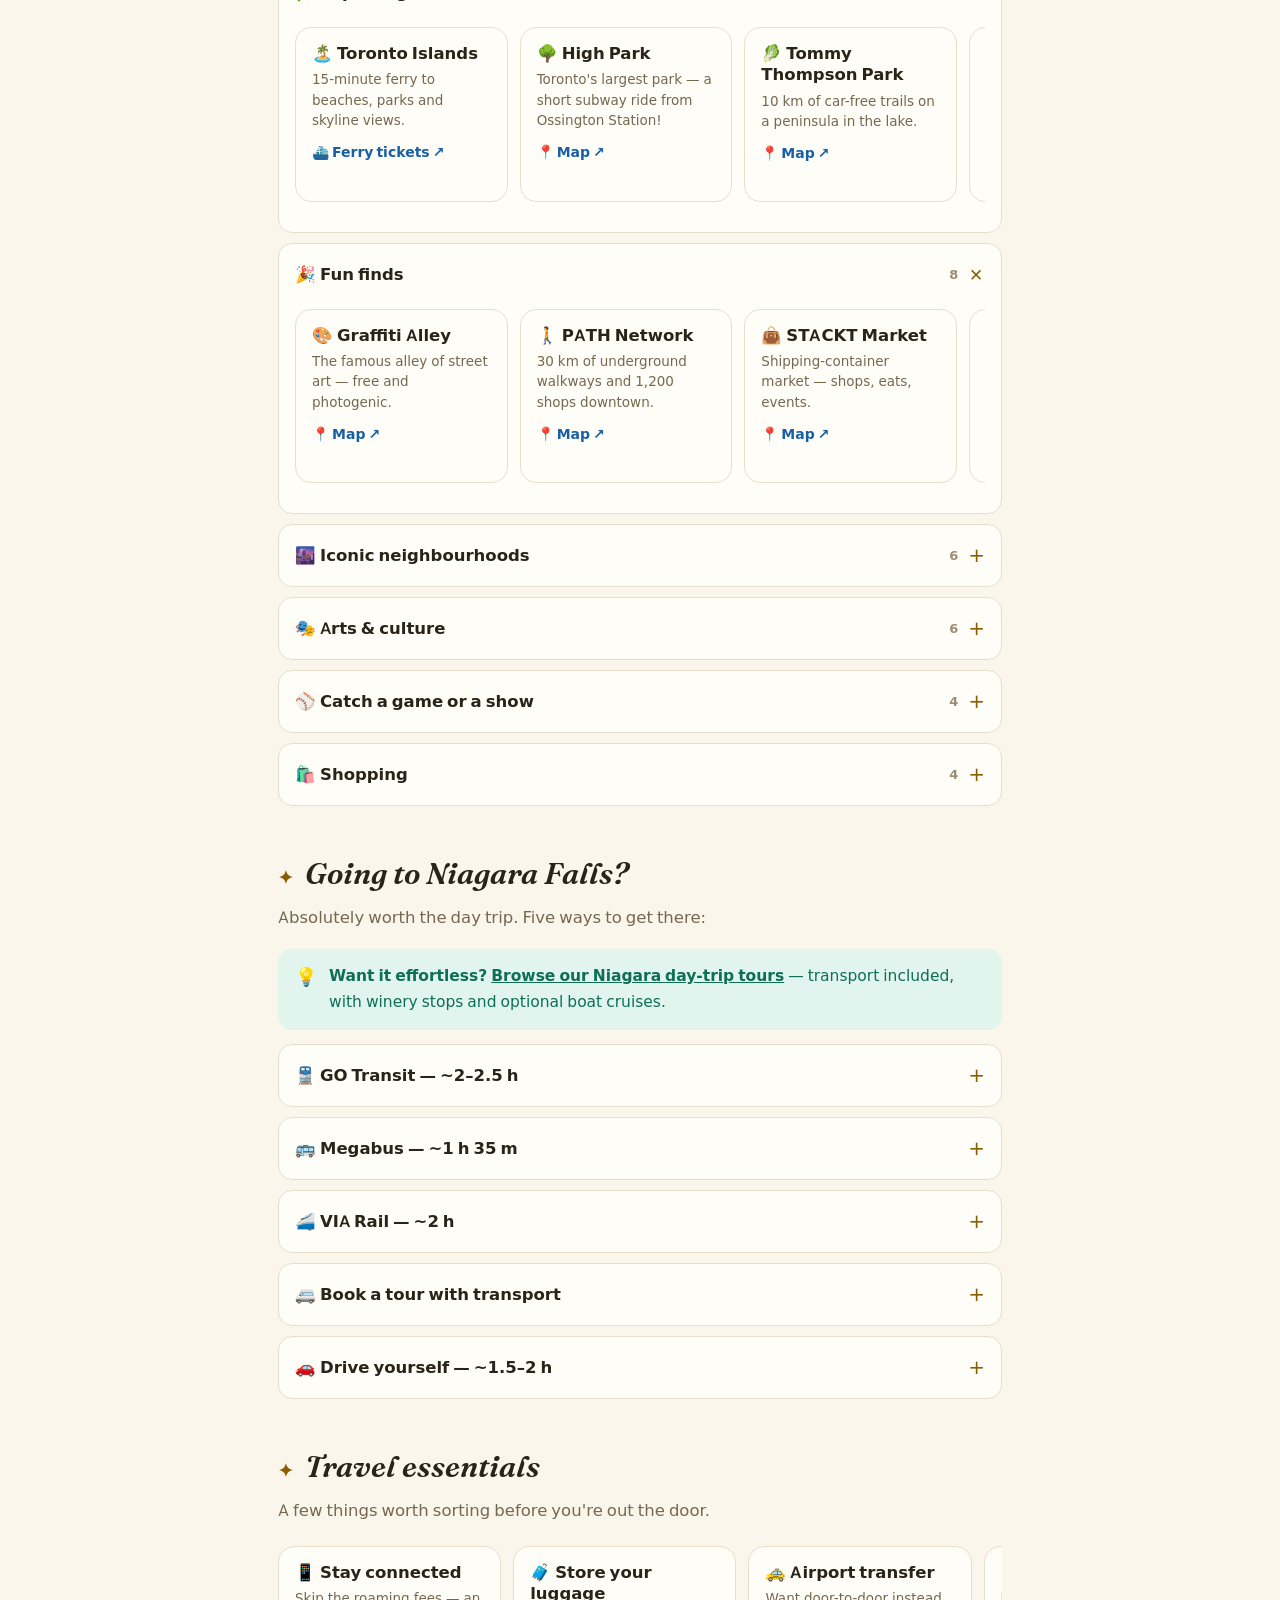
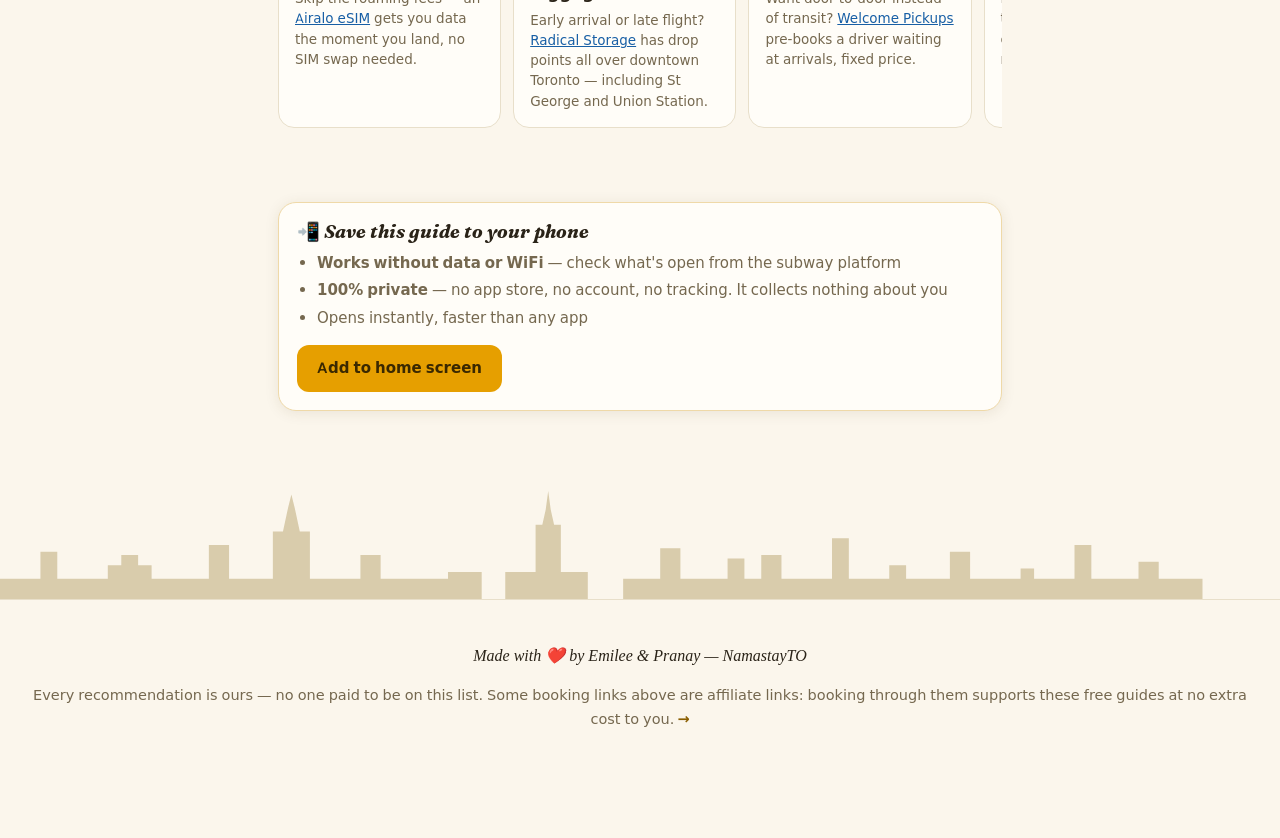
==== commit 779daefd: "Shorten Viator callout, open first three Toronto sections by default Callout cut to one sentence in " ====
--- a/docs/aroundus/index.html
+++ b/docs/aroundus/index.html
@@ -61,7 +61,7 @@
     <h2 data-i18n="f92a43f5"><span class="orn">✦</span> Things to do in Toronto</h2>
     <p class="lead" data-i18n="10046d5b">From the skyline to the islands — here's how to make the most of the city.</p>
 
-    <div class="callout good"><span class="ico">🎟️</span><span data-i18n="d08fb9c4"><strong>Skip the planning:</strong> we've curated the best Toronto experiences on Viator — bus, walking, boat, food, bike, Segway and even helicopter tours, plus quick links to top attraction tickets. <a href="https://vi.me/s/namastayto" target="_blank" rel="noopener">Browse our Toronto picks →</a></span></div>
+    <div class="callout good"><span class="ico">🎟️</span><span data-i18n="ddacbb31"><strong>Skip the planning:</strong> we've curated the best Toronto tours and experiences on Viator. <a href="https://vi.me/s/namastayto" target="_blank" rel="noopener">Browse our Toronto picks →</a></span></div>
 
         <details class="howto tsub" open><summary data-i18n="387ae52f" data-n="10">🏙️ Top attractions</summary>
     <div class="body"><div class="swipe-row">
@@ -77,7 +77,7 @@
       <div class="place"><div class="p-name" data-i18n="3488cfbc">🐘 Toronto Zoo</div><div class="p-desc" data-i18n="d974d26b">Huge zoo with a big botanical collection.</div><div class="p-foot"><a class="p-dir" href="https://tiqets.tpx.lu/LfFPwO0C" target="_blank" rel="noopener"><span data-i18n="224e3091">🎟️ Tickets ↗</span></a></div></div>
     </div></div></details>
 
-        <details class="howto tsub"><summary data-i18n="b705a74d" data-n="5">🌿 Exploring outdoors</summary>
+        <details class="howto tsub" open><summary data-i18n="b705a74d" data-n="5">🌿 Exploring outdoors</summary>
     <div class="body"><div class="swipe-row">
       <div class="place"><div class="p-name" data-i18n="3234761e">🏝️ Toronto Islands</div><div class="p-desc" data-i18n="5721a2b7">15-minute ferry to beaches, parks and skyline views.</div><div class="p-foot"><a class="p-dir" href="https://www.toronto.ca/explore-enjoy/toronto-island-ferries/ferry-ticket-passenger-information/" target="_blank" rel="noopener"><span data-i18n="b7a0ebd0">⛴️ Ferry tickets ↗</span></a></div></div>
       <div class="place"><div class="p-name" data-i18n="5c475ede">🌳 High Park</div><div class="p-desc" data-i18n="676b7209">Toronto's largest park — a short subway ride from Ossington Station!</div><div class="p-foot"><a class="p-dir" href="https://www.google.com/maps/search/?api=1&query=High%20Park%20Toronto" target="_blank" rel="noopener"><span data-i18n="f208110c">📍 Map ↗</span></a></div></div>
@@ -86,7 +86,7 @@
       <div class="place"><div class="p-name" data-i18n="31cf29e9">⛰️ Scarborough Bluffs</div><div class="p-desc" data-i18n="735512ed">Dramatic lakeside cliffs, beaches and trails.</div><div class="p-foot"><a class="p-dir" href="https://www.google.com/maps/search/?api=1&query=Scarborough%20Bluffs%20Toronto" target="_blank" rel="noopener"><span data-i18n="f208110c">📍 Map ↗</span></a></div></div>
     </div></div></details>
 
-        <details class="howto tsub"><summary data-i18n="528d6dc9" data-n="8">🎉 Fun finds</summary>
+        <details class="howto tsub" open><summary data-i18n="528d6dc9" data-n="8">🎉 Fun finds</summary>
     <div class="body"><div class="swipe-row">
       <div class="place"><div class="p-name" data-i18n="b091dbe4">🎨 Graffiti Alley</div><div class="p-desc" data-i18n="76c45cbc">The famous alley of street art — free and photogenic.</div><div class="p-foot"><a class="p-dir" href="https://www.google.com/maps/search/?api=1&query=Graffiti%20Alley%20Toronto" target="_blank" rel="noopener"><span data-i18n="f208110c">📍 Map ↗</span></a></div></div>
       <div class="place"><div class="p-name" data-i18n="8b77c6d8">🚶 PATH Network</div><div class="p-desc" data-i18n="43388f45">30 km of underground walkways and 1,200 shops downtown.</div><div class="p-foot"><a class="p-dir" href="https://www.google.com/maps/search/?api=1&query=PATH%20Underground%20Walkway%20Toronto" target="_blank" rel="noopener"><span data-i18n="f208110c">📍 Map ↗</span></a></div></div>
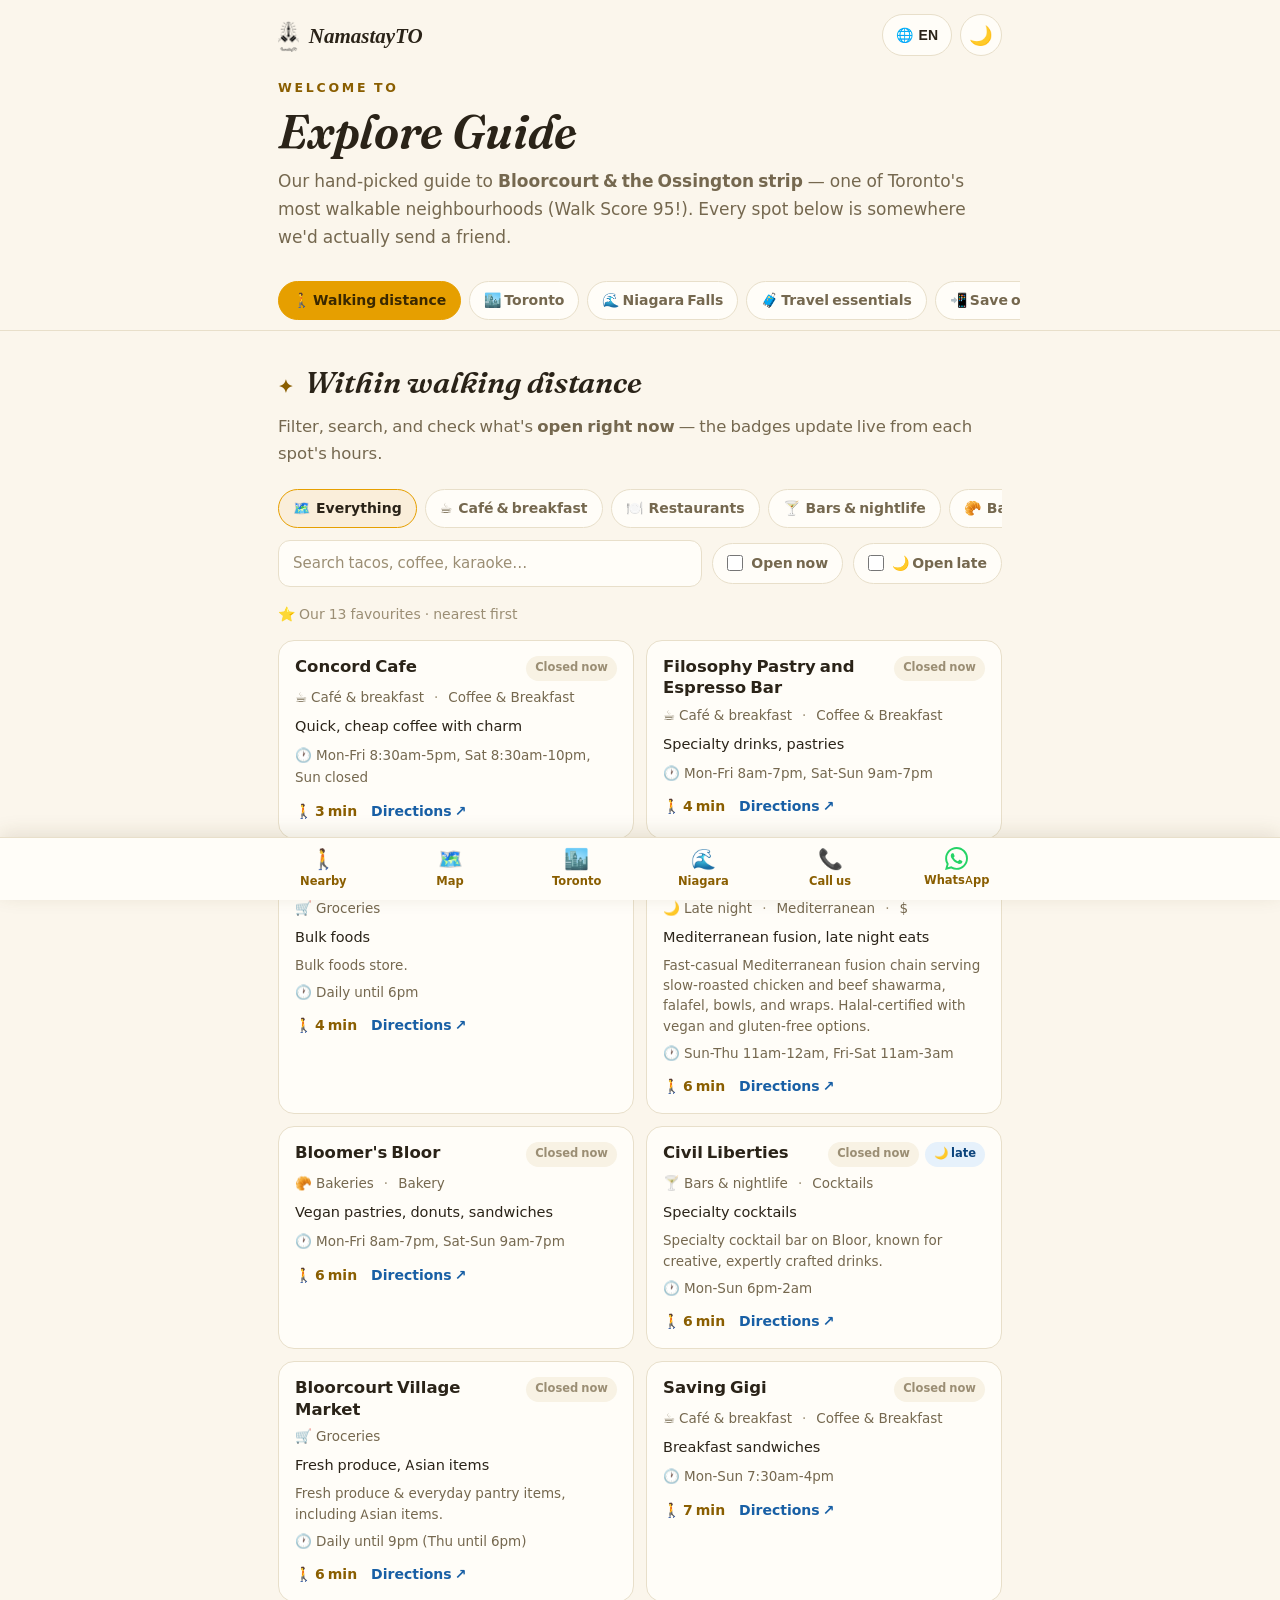
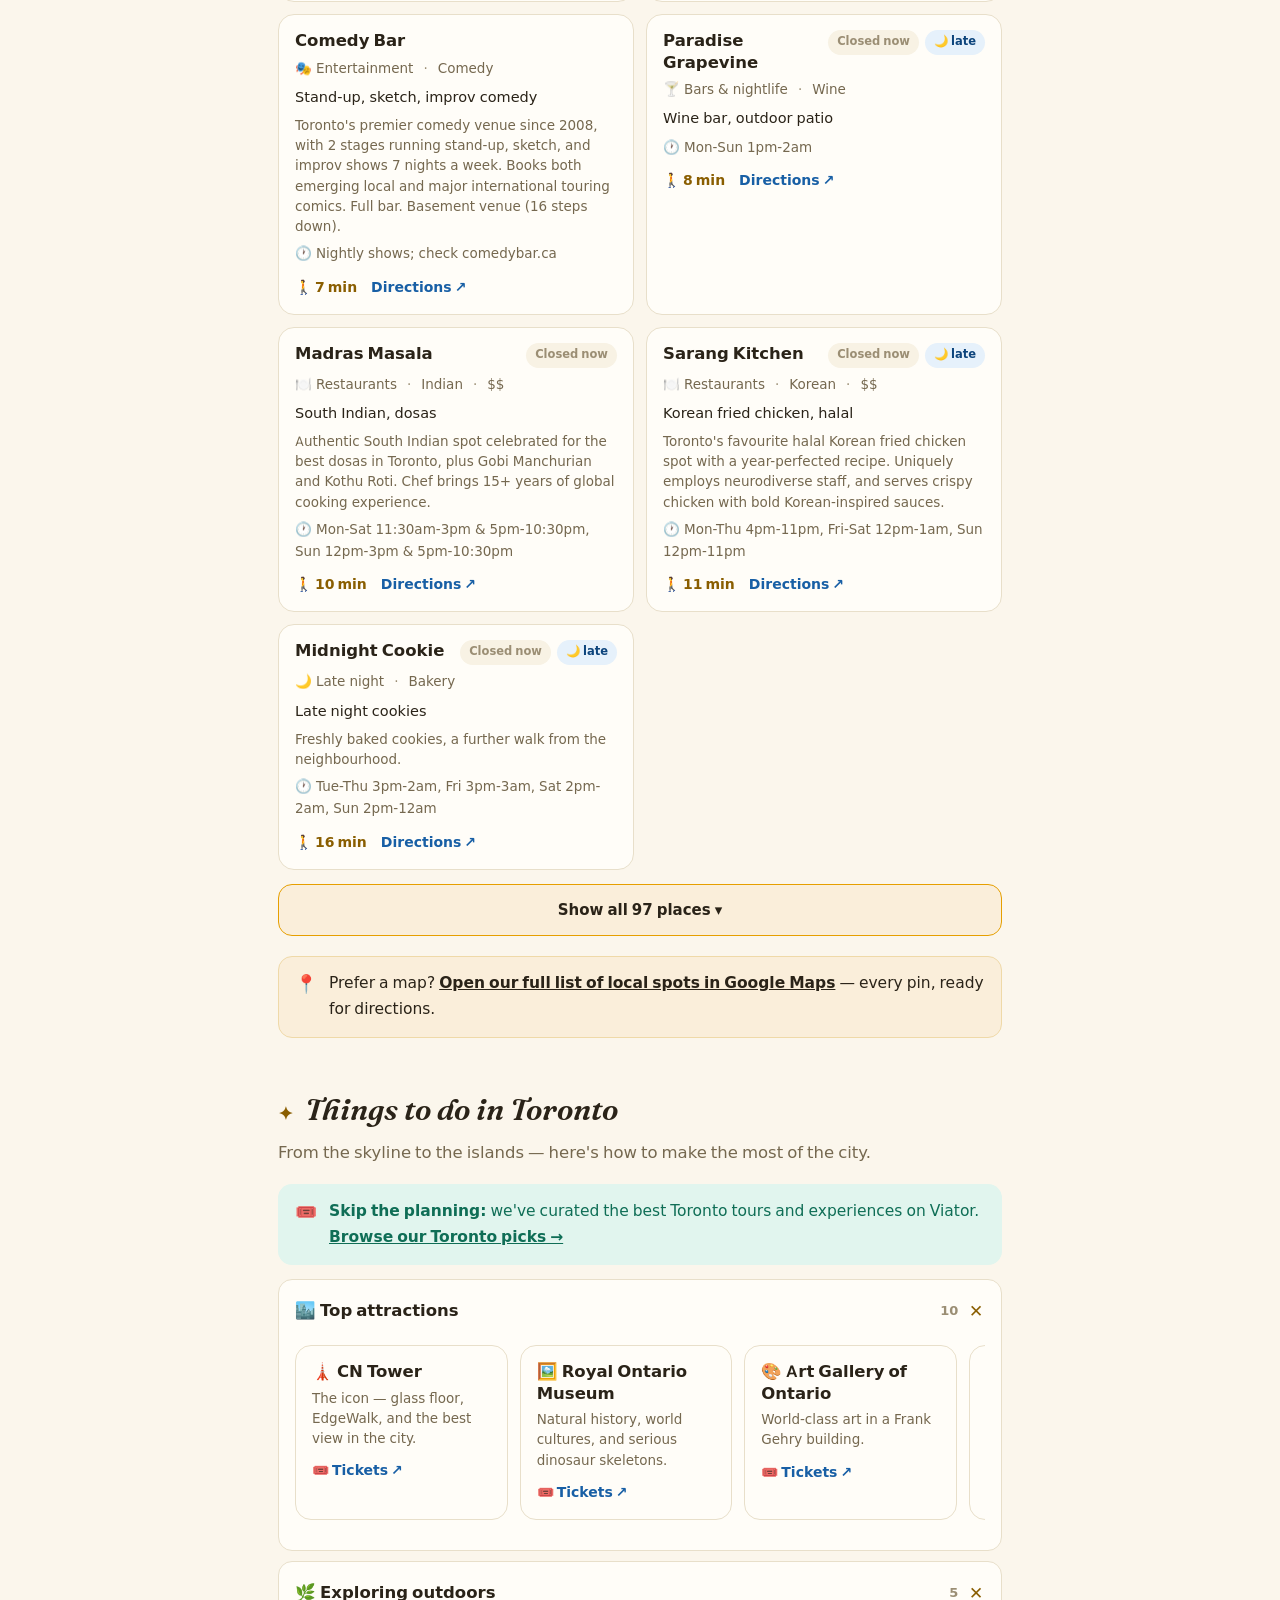
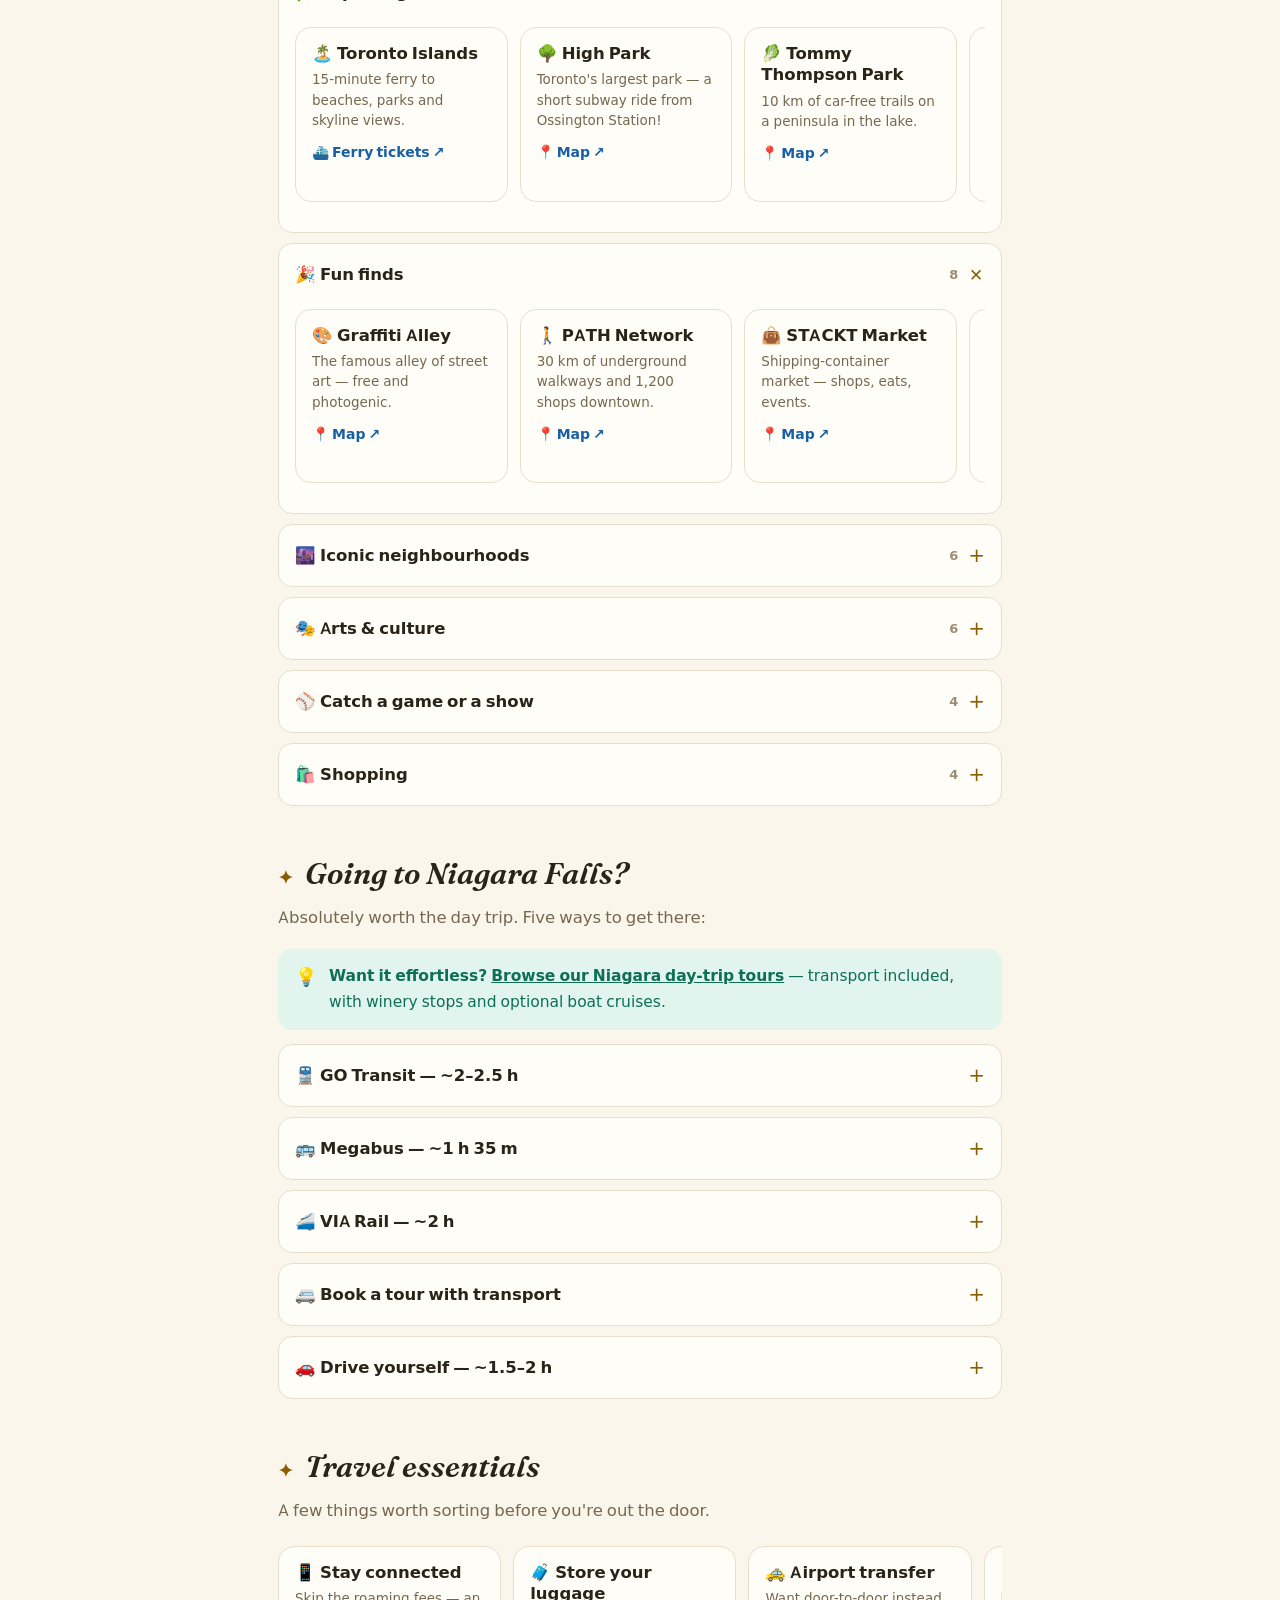
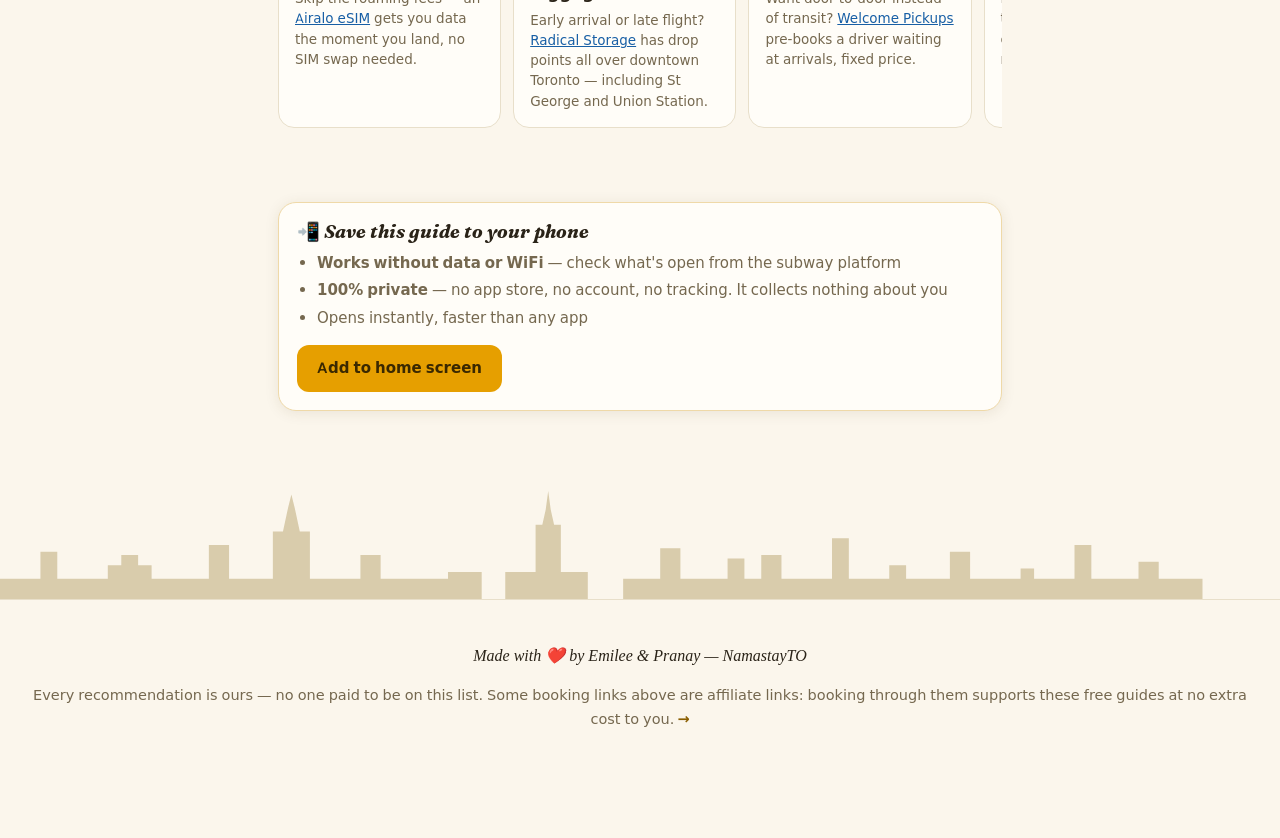
==== commit 4eb9758f: "Rename Around Us to Explore Guide Page title, H1, PWA install name, room-guide cards ("our street, T" ====
--- a/docs/aroundus/index.html
+++ b/docs/aroundus/index.html
@@ -5,8 +5,8 @@
 <meta name="viewport" content="width=device-width, initial-scale=1">
 <meta name="robots" content="noindex, nofollow, noarchive">
 <meta name="theme-color" content="#FBF6EC">
-<meta name="description" content="NamastayTO's hand-picked neighbourhood guide — Bloorcourt, Toronto.">
-<title>Around Us · NamastayTO Neighbourhood Guide</title>
+<meta name="description" content="NamastayTO's Explore Guide — our neighbourhood, Toronto's best & Niagara day trips.">
+<title>Explore Guide · NamastayTO</title>
 <link rel="stylesheet" href="../css/style.css">
 <link rel="manifest" href="../manifest-aroundus.webmanifest">
 <link rel="icon" href="../assets/img/brand/icon-192.png">
@@ -22,7 +22,7 @@
 
 <div class="wrap" id="top" style="padding-top:8px">
   <p class="eyebrow" style="font-size:12.5px;font-weight:700;letter-spacing:.22em;text-transform:uppercase;color:var(--gold-ink);margin:0 0 6px" data-greet data-i18n="9819fce8">Welcome to</p>
-  <h1 style="font-size:clamp(32px,8vw,46px);font-weight:620;margin:0 0 8px" data-i18n="198b2efc">Around Us</h1>
+  <h1 style="font-size:clamp(32px,8vw,46px);font-weight:620;margin:0 0 8px" data-i18n="1e5273c0">Explore Guide</h1>
   <p class="lead" style="font-size:17px" data-i18n="11d849ec">Our hand-picked guide to <strong>Bloorcourt &amp; the Ossington strip</strong> — one of Toronto's most walkable neighbourhoods (Walk Score 95!). Every spot below is somewhere we'd actually send a friend.</p>
 </div>
 
--- a/docs/css/style.css
+++ b/docs/css/style.css
@@ -298,6 +298,7 @@
 .mini-table{width:100%; border-collapse:collapse; font-size:15px; margin:10px 0}
 .mini-table td,.mini-table th{padding:8px 10px; border-bottom:1px solid var(--line); text-align:left}
 .mini-table th{font-size:12.5px; text-transform:uppercase; letter-spacing:.1em; color:var(--faint)}
+.rate-table .stars{white-space:nowrap; color:var(--gold-ink); letter-spacing:1.5px; font-size:14px}
 
 /* ---------- footer ---------- */
 .skyline{margin-top:44px; color:var(--line2)}
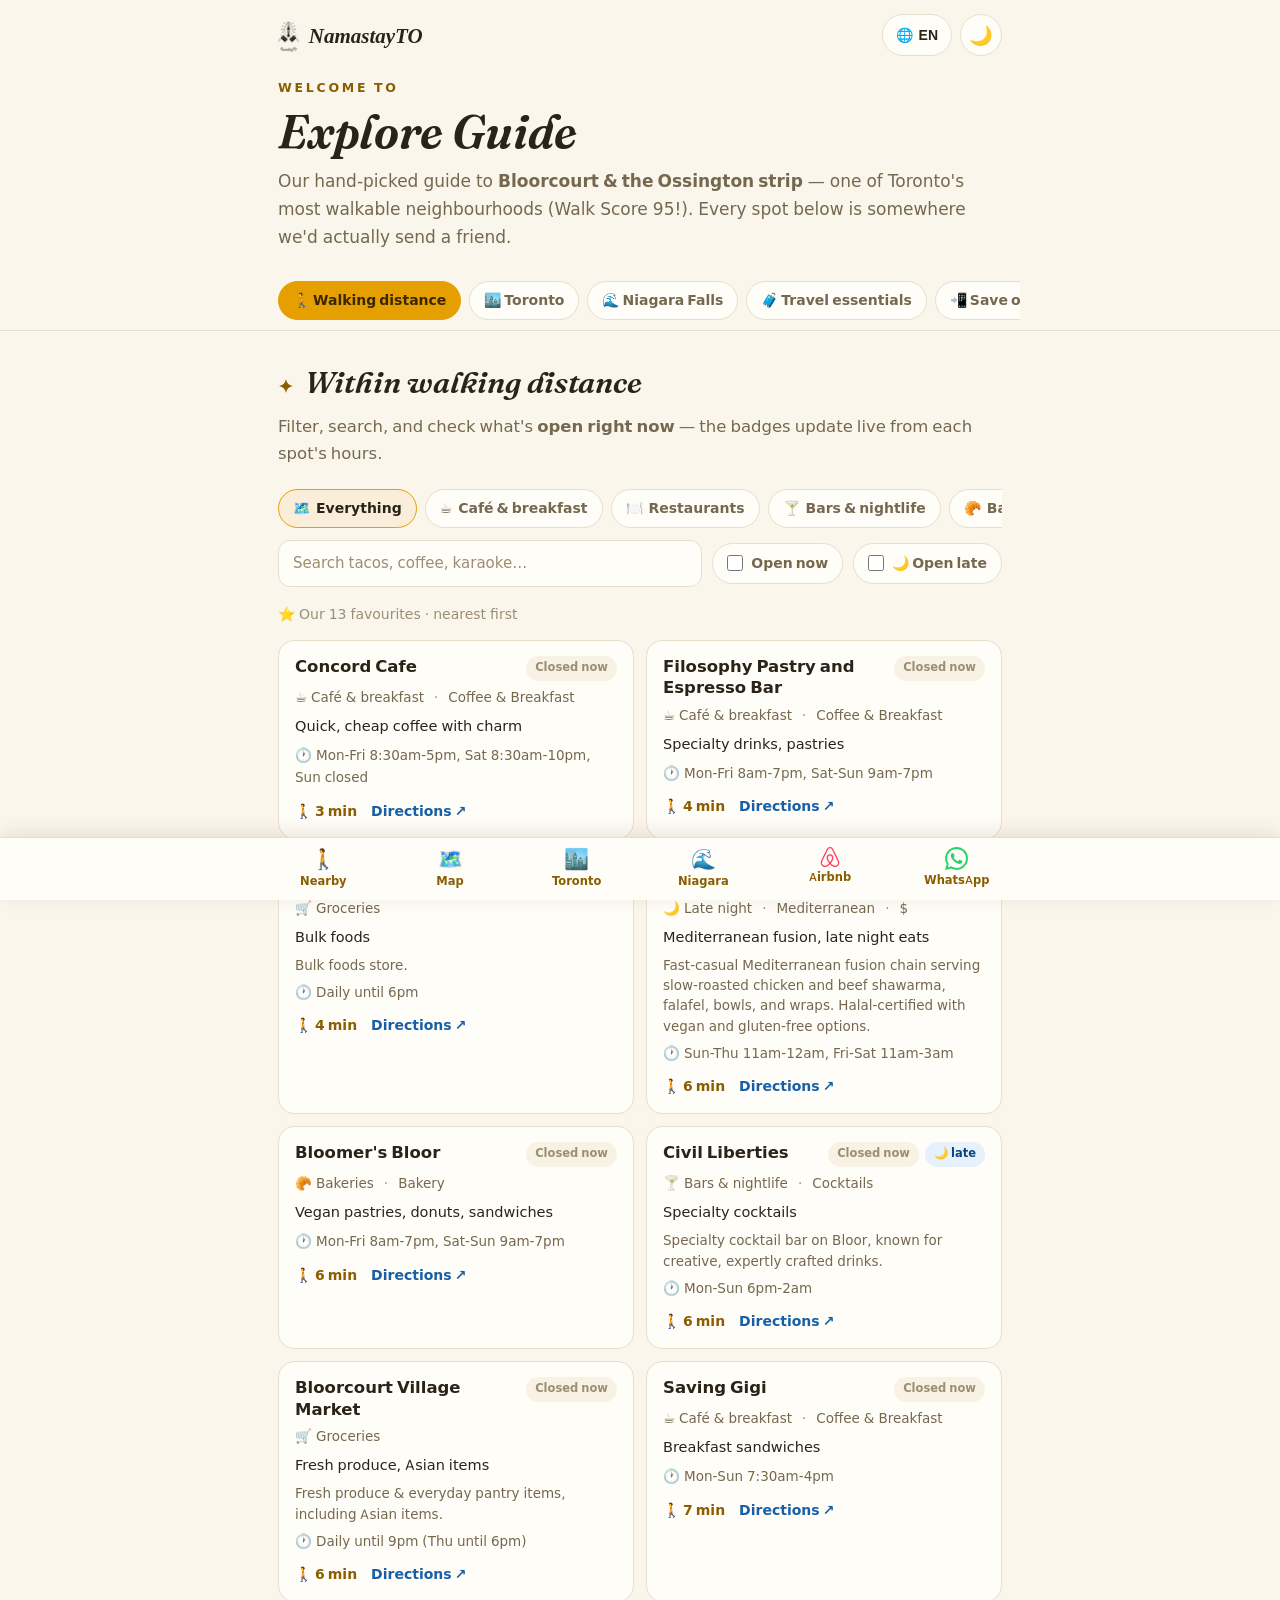
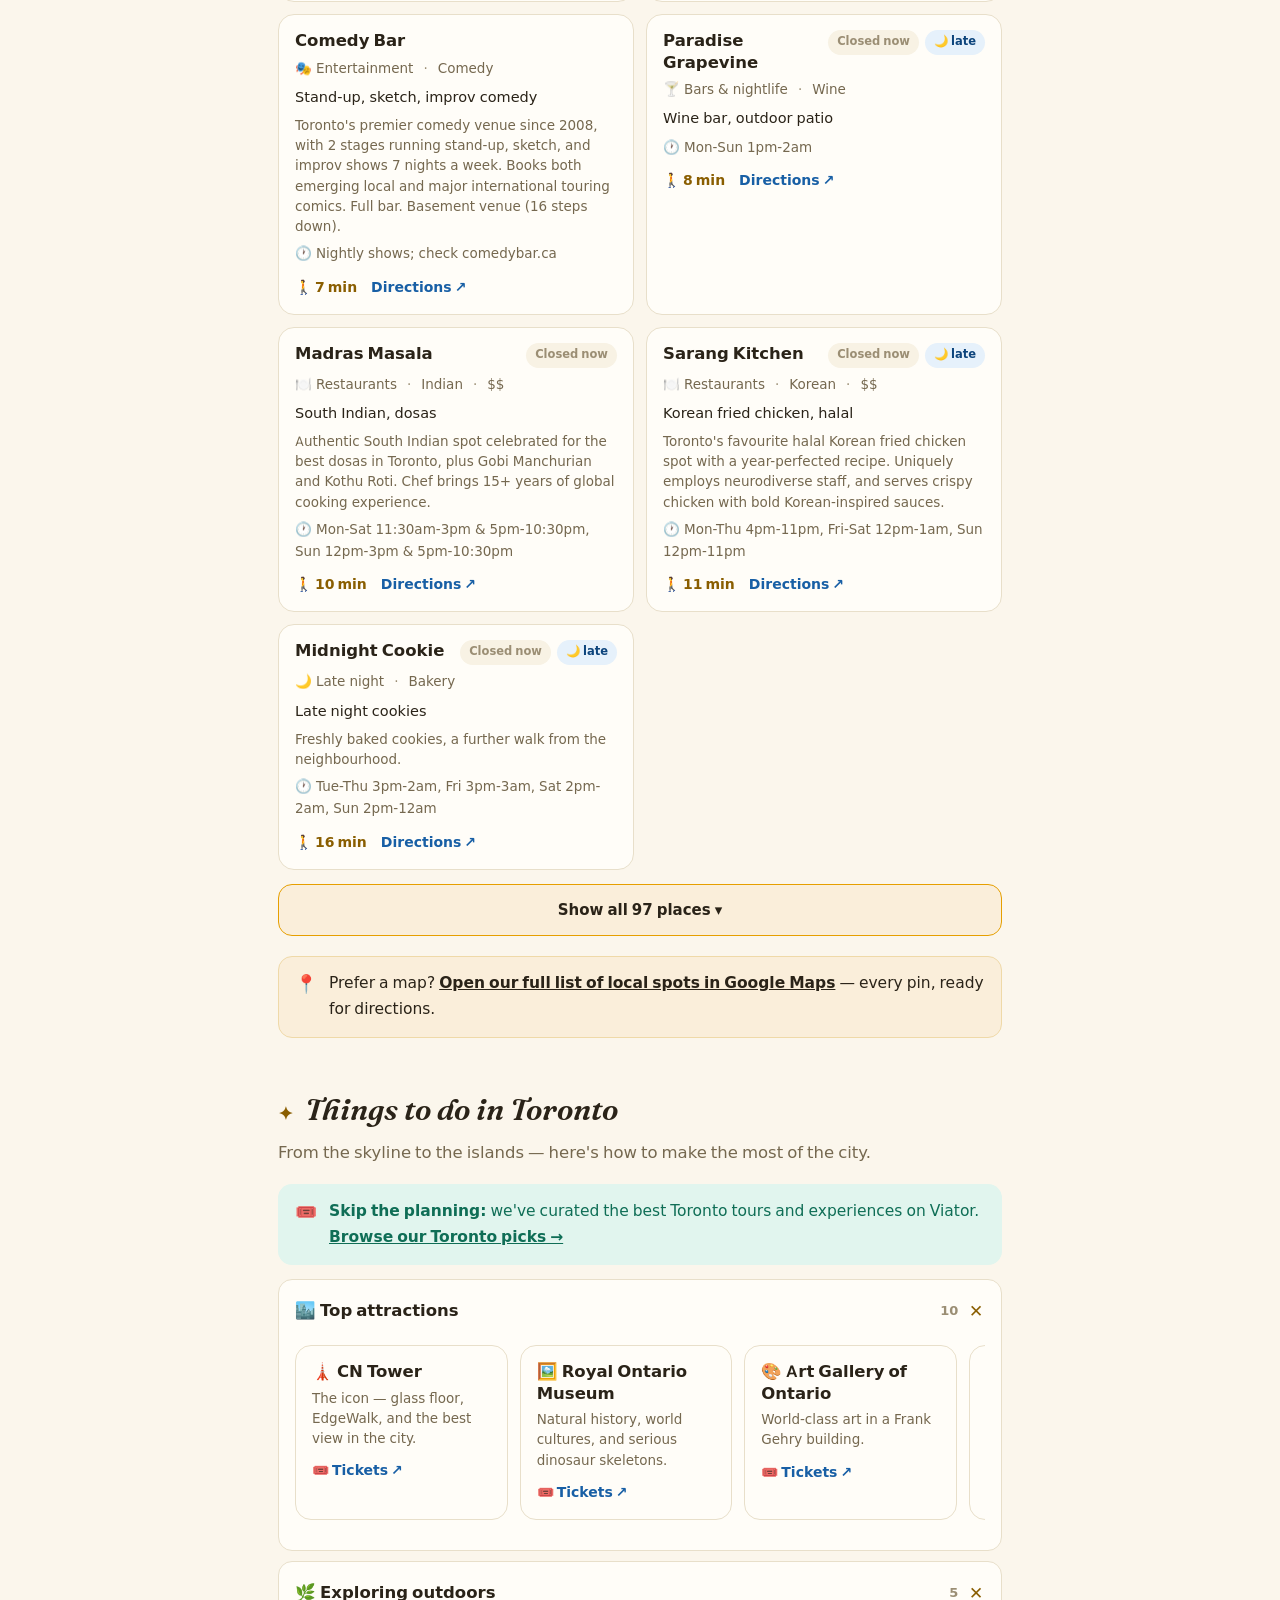
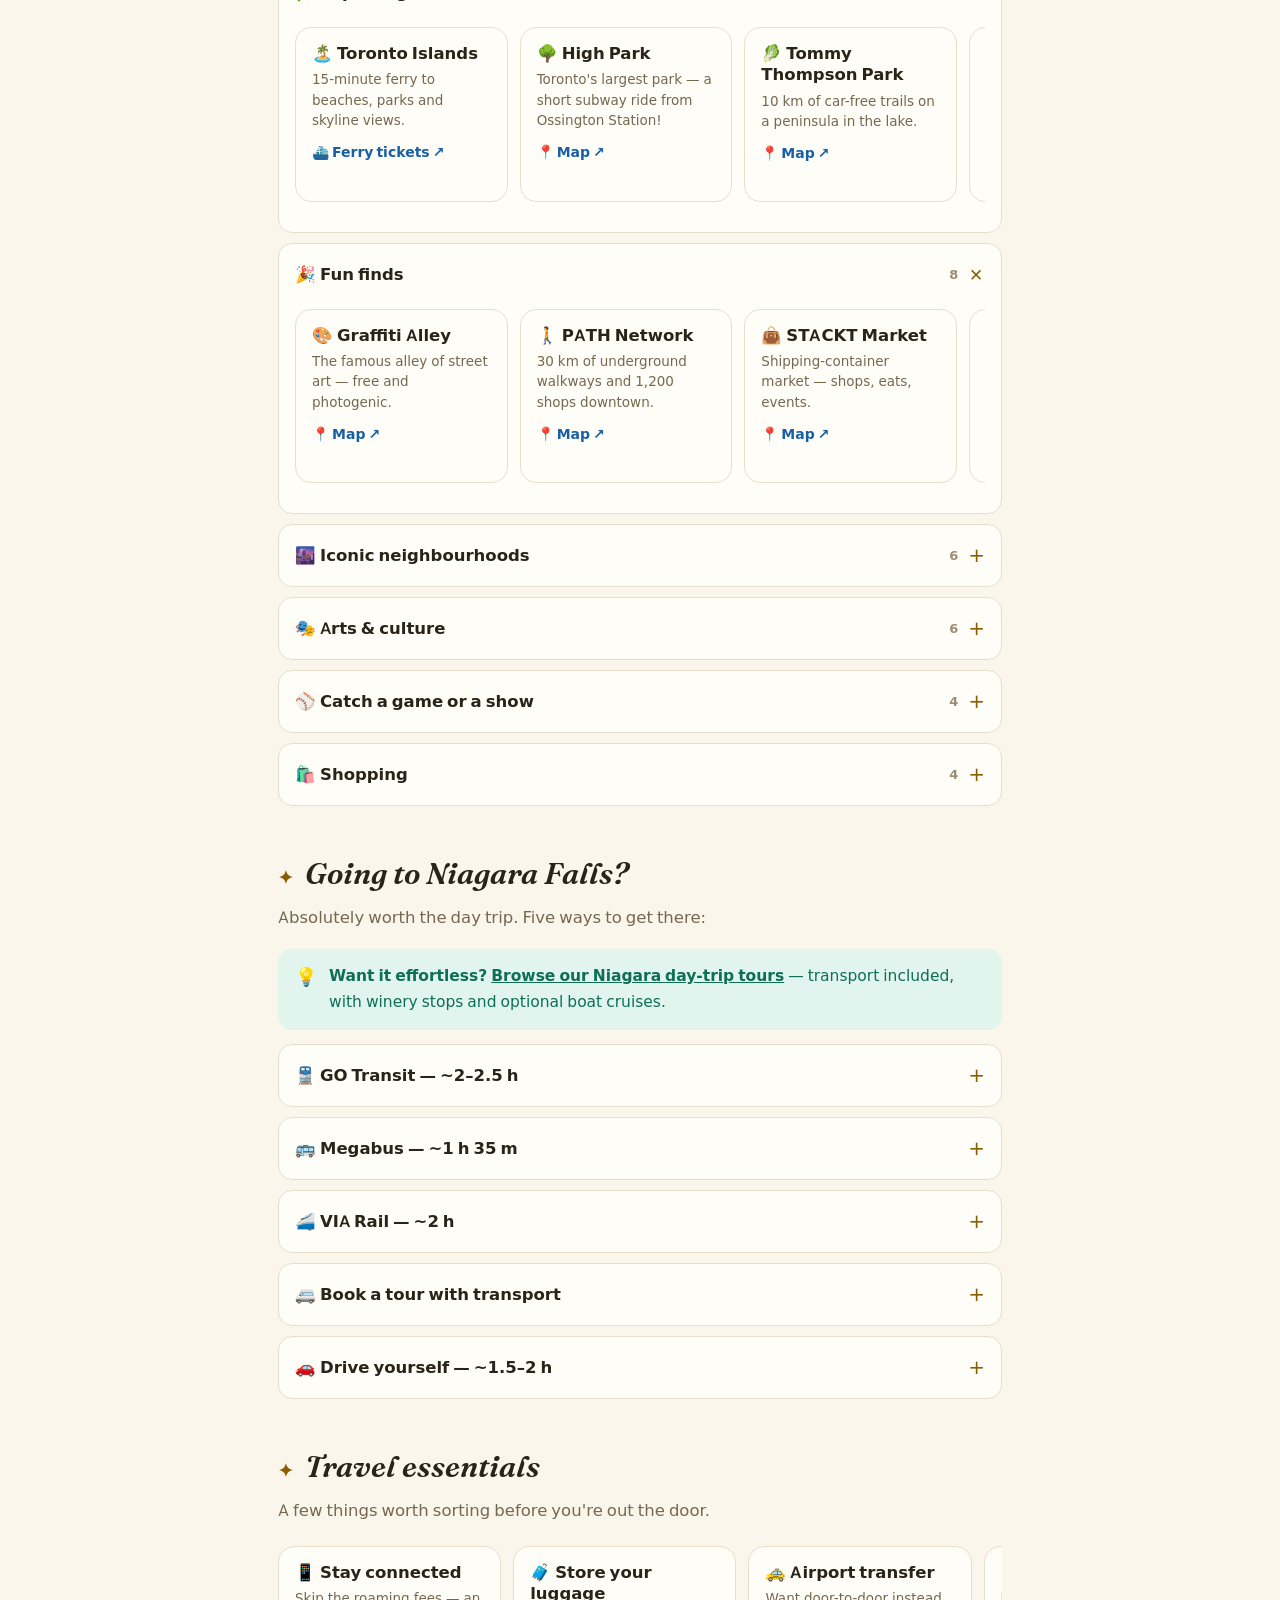
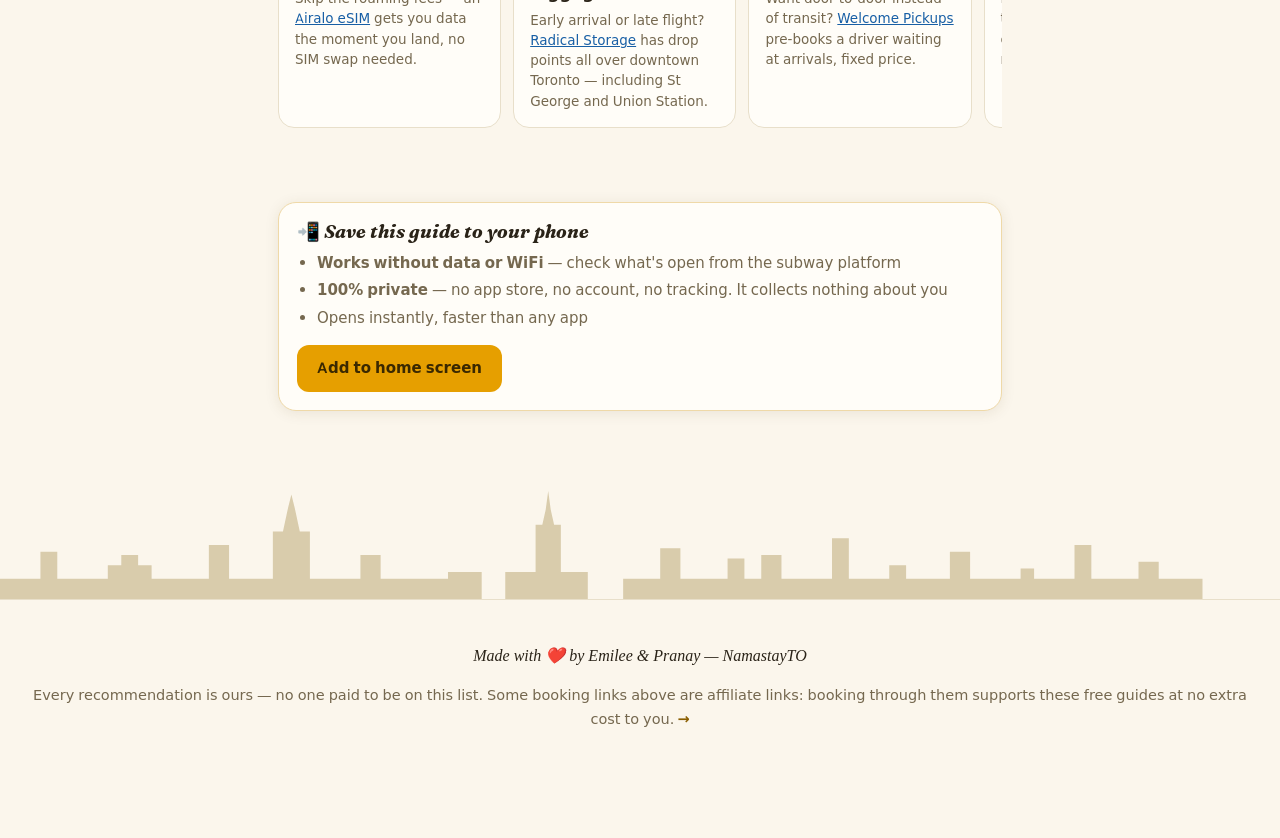
==== commit 8813c08f: "Make Airbnb messaging the primary contact channel - Quickbar: Airbnb inbox button (Belo icon) replac" ====
--- a/docs/aroundus/index.html
+++ b/docs/aroundus/index.html
@@ -191,7 +191,7 @@
     <a href="https://maps.app.goo.gl/4qhESNe2efMqXMdH6" target="_blank" rel="noopener"><span class="qico">🗺️</span>Map</a>
     <a href="#toronto" data-i18n="f046269f"><span class="qico">🏙️</span>Toronto</a>
     <a href="#niagara" data-i18n="d656ad56"><span class="qico">🌊</span>Niagara</a>
-    <a href="tel:+16477079594"><span class="qico">📞</span>Call us</a>
+    <a href="https://www.airbnb.com/guest/inbox" target="_blank" rel="noopener"><span class="qico"><svg class="ab-ico" viewBox="0 0 24 24" role="img" aria-label="Airbnb"><path fill="#FF385C" d="M12.001 18.275c-1.353-1.697-2.148-3.184-2.413-4.457-.263-1.027-.16-1.848.291-2.465.477-.71 1.188-1.056 2.121-1.056s1.643.345 2.12 1.063c.446.61.558 1.432.286 2.465-.291 1.298-1.085 2.785-2.412 4.458zm9.601 1.14c-.185 1.246-1.034 2.28-2.2 2.783-2.253.98-4.483-.583-6.392-2.704 3.157-3.951 3.74-7.028 2.385-9.018-.795-1.14-1.933-1.695-3.394-1.695-2.944 0-4.563 2.49-3.927 5.382.37 1.565 1.352 3.343 2.917 5.332-.98 1.085-1.91 1.856-2.732 2.333-.636.344-1.245.558-1.828.609-2.679.399-4.778-2.2-3.825-4.88.132-.345.395-.98.845-1.961l.025-.053c1.464-3.178 3.242-6.79 5.285-10.795l.053-.132.58-1.116c.45-.822.635-1.19 1.351-1.643.346-.21.77-.315 1.246-.315.954 0 1.698.558 2.016 1.007.158.239.345.557.582.953l.558 1.089.08.159c2.041 4.004 3.821 7.608 5.279 10.794l.026.025.533 1.22.318.764c.243.613.294 1.222.213 1.858zm1.22-2.39c-.186-.583-.505-1.271-.9-2.094v-.03c-1.889-4.006-3.642-7.608-5.307-10.844l-.111-.163C15.317 1.461 14.468 0 12.001 0c-2.44 0-3.476 1.695-4.535 3.898l-.081.16c-1.669 3.236-3.421 6.843-5.303 10.847v.053l-.559 1.22c-.21.504-.317.768-.345.847C-.172 20.74 2.611 24 5.98 24c.027 0 .132 0 .265-.027h.372c1.75-.213 3.554-1.325 5.384-3.317 1.829 1.989 3.635 3.104 5.382 3.317h.372c.133.027.239.027.265.027 3.37.003 6.152-3.261 4.802-6.975z"/></svg></span>Airbnb</a>
     <a href="https://wa.me/16477079594" target="_blank" rel="noopener"><span class="qico"><svg class="wa-ico" viewBox="0 0 24 24" role="img" aria-label="WhatsApp"><path fill="#25D366" d="M17.472 14.382c-.297-.149-1.758-.867-2.03-.967-.273-.099-.471-.148-.67.15-.197.297-.767.966-.94 1.164-.173.199-.347.223-.644.075-.297-.149-1.255-.463-2.39-1.475-.883-.788-1.48-1.761-1.653-2.059-.173-.297-.018-.458.13-.606.134-.133.298-.347.446-.52.149-.174.198-.298.298-.497.099-.198.05-.371-.025-.52-.075-.149-.669-1.612-.916-2.207-.242-.579-.487-.5-.669-.51-.173-.008-.371-.01-.57-.01-.198 0-.52.074-.792.372-.272.297-1.04 1.016-1.04 2.479 0 1.462 1.065 2.875 1.213 3.074.149.198 2.096 3.2 5.077 4.487.709.306 1.262.489 1.694.625.712.227 1.36.195 1.871.118.571-.085 1.758-.719 2.006-1.413.248-.694.248-1.289.173-1.413-.074-.124-.272-.198-.57-.347m-5.421 7.403h-.004a9.87 9.87 0 01-5.031-1.378l-.361-.214-3.741.982.998-3.648-.235-.374a9.86 9.86 0 01-1.51-5.26c.001-5.45 4.436-9.884 9.888-9.884 2.64 0 5.122 1.03 6.988 2.898a9.825 9.825 0 012.893 6.994c-.003 5.45-4.437 9.884-9.885 9.884m8.413-18.297A11.815 11.815 0 0012.05 0C5.495 0 .16 5.335.157 11.892c0 2.096.547 4.142 1.588 5.945L.057 24l6.305-1.654a11.882 11.882 0 005.683 1.448h.005c6.554 0 11.89-5.335 11.893-11.893a11.821 11.821 0 00-3.48-8.413z"/></svg></span>WhatsApp</a>
   </div>
 </nav>
--- a/docs/css/style.css
+++ b/docs/css/style.css
@@ -113,6 +113,11 @@
 .ess-item:nth-child(odd){border-right:1px solid var(--line)}
 .ess-item:nth-last-child(-n+2){border-bottom:none}
 .ess-label{font-size:11.5px; font-weight:700; letter-spacing:.14em; text-transform:uppercase; color:var(--faint)}
+.ess-note{display:flex; align-items:center; justify-content:space-between; gap:10px; width:100%; padding:12px 16px; background:none; border:none; border-top:1px solid var(--line); font:inherit; cursor:pointer; text-align:left; -webkit-tap-highlight-color:transparent}
+.ess-note .ess-label{letter-spacing:.1em}
+.ess-note-hint{font-size:13.5px; font-weight:650; color:var(--gold-ink); white-space:nowrap}
+.sp-txt{display:block; font-family:'DM Sans',-apple-system,'Segoe UI',sans-serif; letter-spacing:0; word-break:normal; overflow-wrap:break-word; white-space:normal; font-size:15.5px; font-weight:500; line-height:1.55; text-align:left; max-width:340px}
+.ess-sub{display:block; font-size:11px; color:var(--faint); margin-top:2px}
 .ess-value{font-size:15.5px; font-weight:560; overflow-wrap:anywhere}
 .ess-value small{color:var(--muted); font-weight:400}
 .ess-act{border:none; background:none; padding:0; text-align:left; font:inherit; color:var(--link); font-weight:560; cursor:pointer; font-size:15.5px}
@@ -220,7 +225,8 @@
 .quickbar-inner{max-width:760px; margin:0 auto; display:flex}
 .quickbar a, .quickbar button{flex:1; display:flex; flex-direction:column; align-items:center; gap:2px; padding:9px 4px 8px; font:inherit; font-size:11.5px; font-weight:560; color:var(--gold-ink); background:none; border:none; text-decoration:none; cursor:pointer}
 .quickbar .qico{font-size:20px; line-height:1.2}
-.quickbar .qico .wa-ico{width:23px; height:23px; display:block}
+.quickbar .qico .ab-ico{width:20px;height:20px;display:block}
+.wa-ico{width:23px; height:23px; display:block}
 
 /* ---------- toast ---------- */
 .toast{position:fixed; left:50%; transform:translateX(-50%) translateY(20px); bottom:calc(88px + env(safe-area-inset-bottom)); background:var(--ink); color:var(--bg); font-size:14px; font-weight:560; padding:10px 18px; border-radius:99px; opacity:0; pointer-events:none; transition:all .3s; z-index:60; max-width:88vw; text-align:center}
